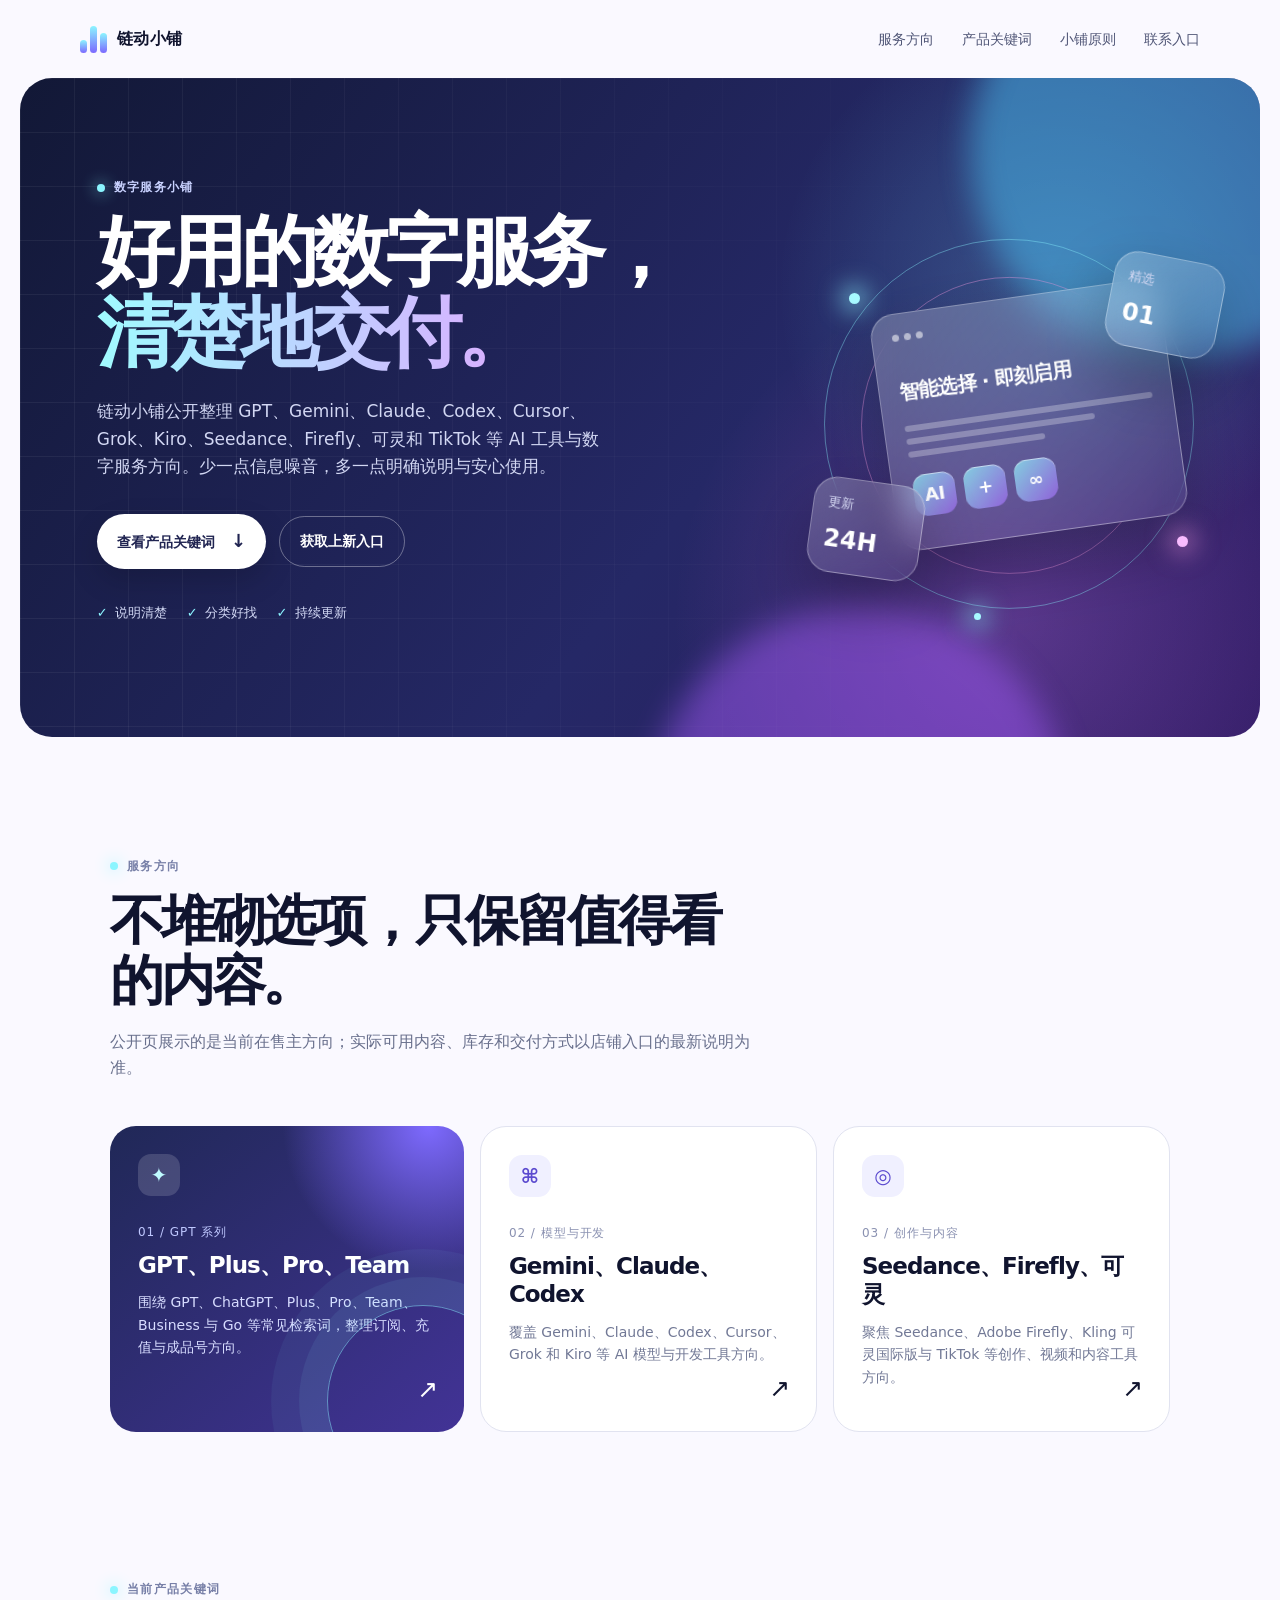
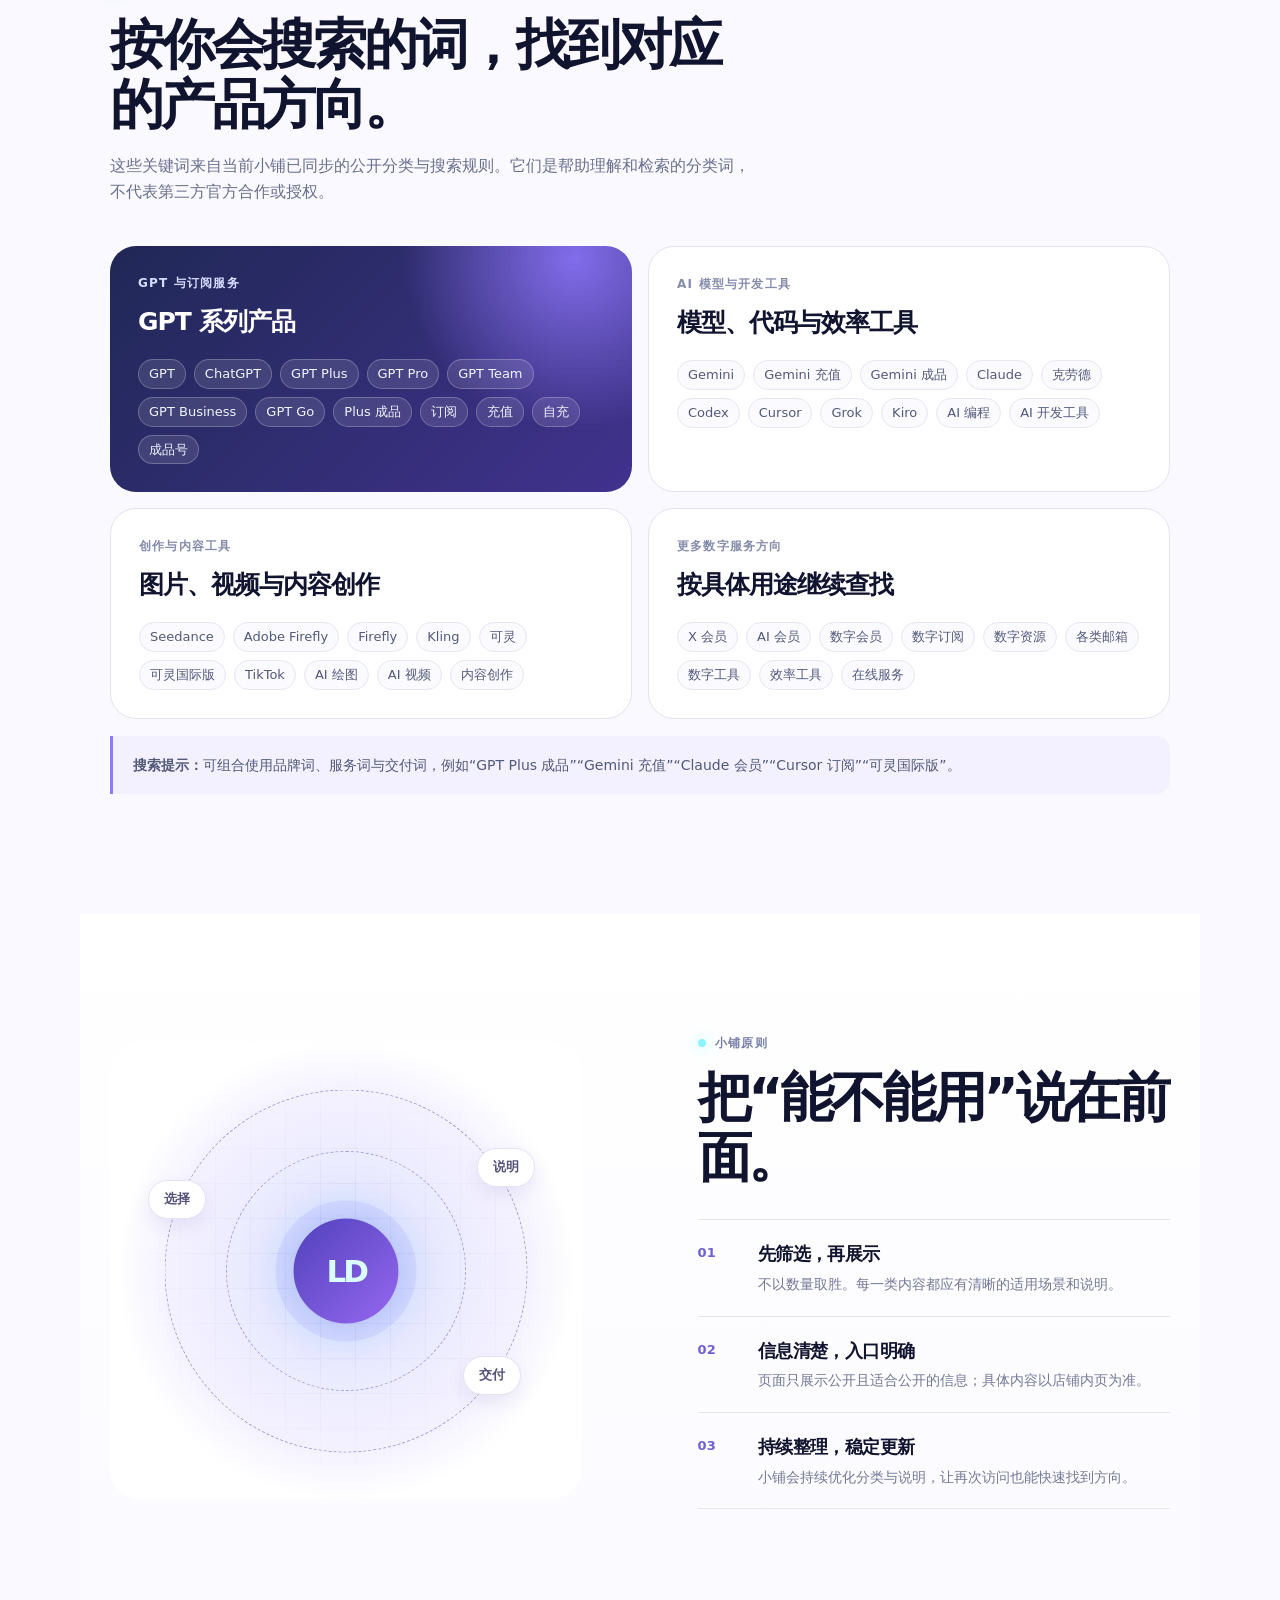
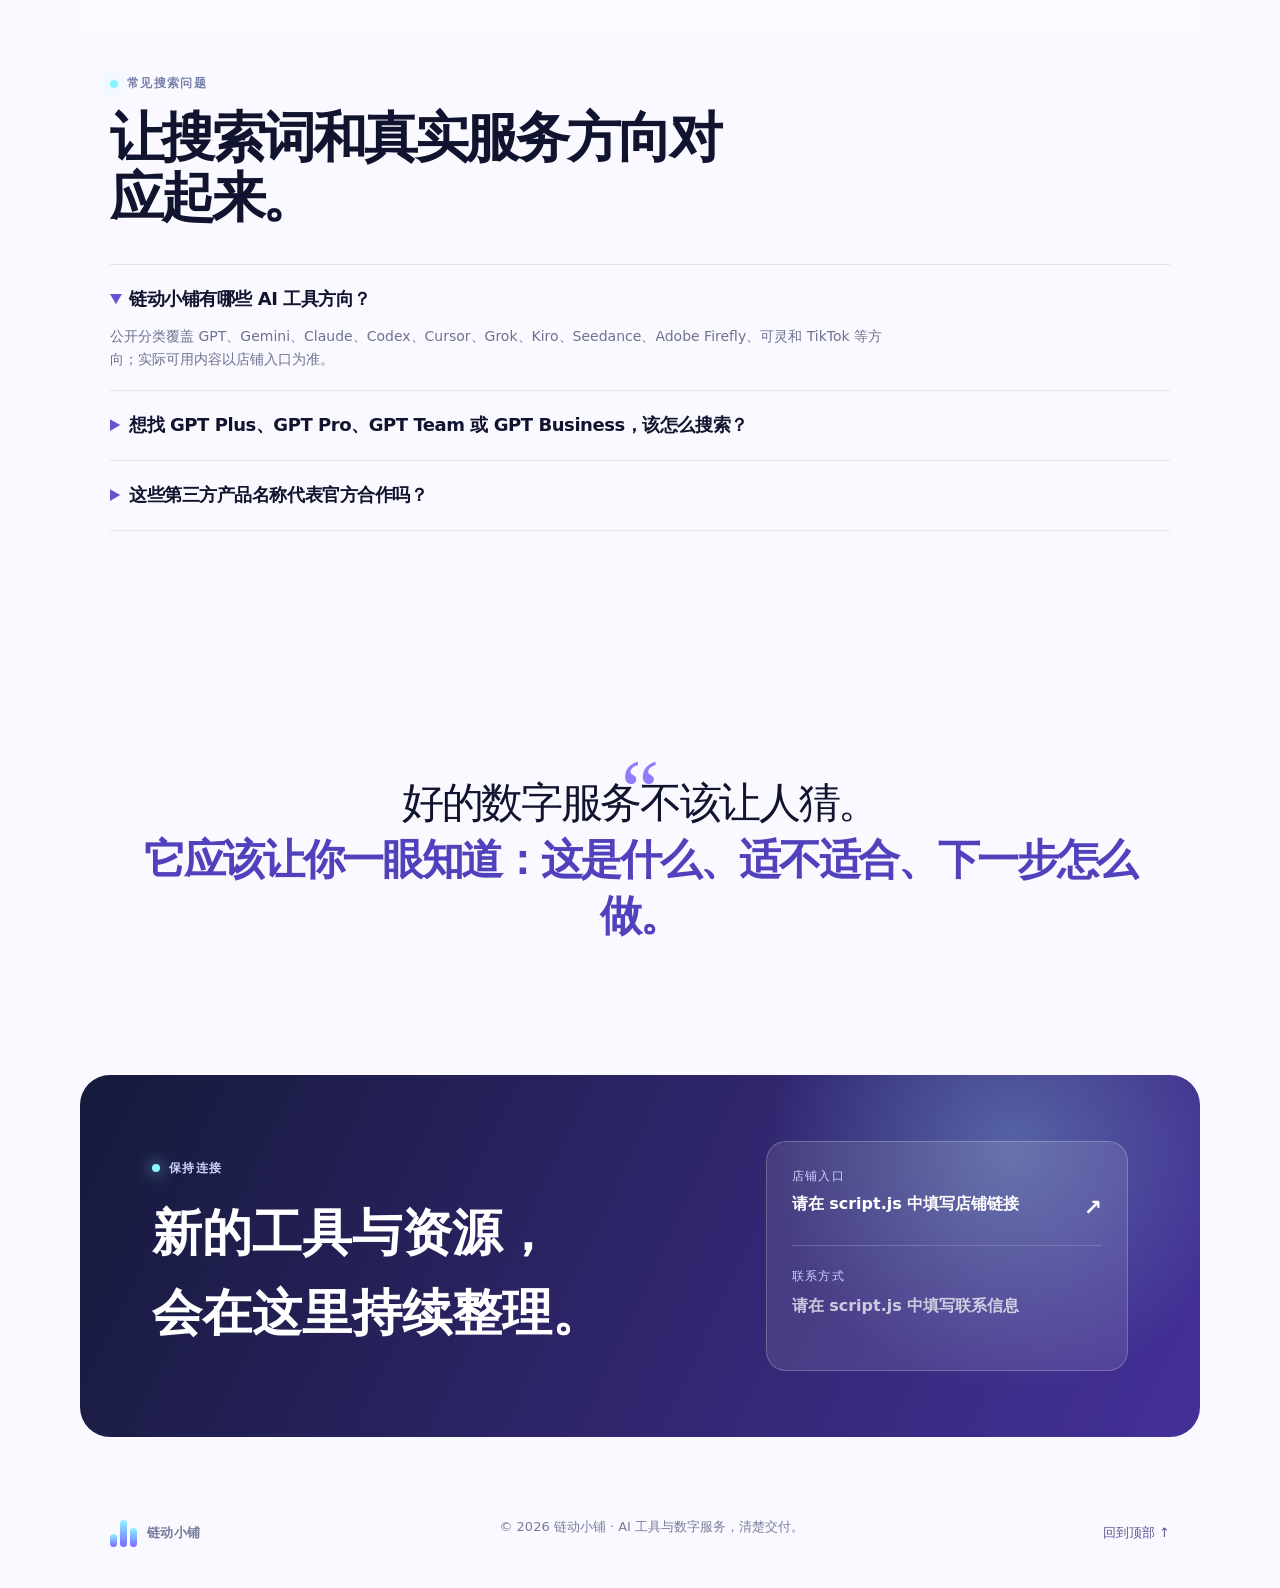
==== index.html @ d486da79 "Add files via upload" ====
<!doctype html>
<html lang="zh-CN">
  <head>
    <meta charset="UTF-8" />
    <meta name="viewport" content="width=device-width, initial-scale=1.0" />
    <meta name="description" content="链动小铺提供 GPT、Gemini、Claude、Codex、Cursor、Grok、Kiro、Seedance、Firefly、可灵和 TikTok 等 AI 工具与数字服务的公开分类入口。" />
    <meta name="keywords" content="链动小铺,AI工具,GPT,ChatGPT,GPT Plus,GPT Pro,GPT Team,GPT Business,GPT Go,Gemini,Claude,Codex,Cursor,Grok,Kiro,Seedance,Adobe Firefly,可灵,Kling,TikTok,AI会员,AI订阅,AI充值,AI成品号,数字服务" />
    <meta name="robots" content="index,follow,max-image-preview:large" />
    <meta property="og:type" content="website" />
    <meta property="og:title" content="链动小铺｜GPT、Gemini、Claude 等 AI 工具与数字服务" />
    <meta property="og:description" content="公开整理 GPT、Gemini、Claude、Codex、Cursor、Grok、Kiro、Seedance、Firefly、可灵、TikTok 等数字服务方向。" />
    <meta name="theme-color" content="#10142e" />
    <title>链动小铺｜GPT、Gemini、Claude 等 AI 工具与数字服务</title>
    <link rel="stylesheet" href="styles.css" />
    <link rel="stylesheet" href="seo.css" />
    <script type="application/ld+json">
      {"@context":"https://schema.org","@graph":[
        {"@type":"WebSite","name":"链动小铺","inLanguage":"zh-CN","description":"公开整理 GPT、Gemini、Claude、Codex、Cursor、Grok、Kiro、Seedance、Firefly、可灵和 TikTok 等 AI 工具与数字服务方向。"},
        {"@type":"FAQPage","mainEntity":[
          {"@type":"Question","name":"链动小铺有哪些 AI 工具方向？","acceptedAnswer":{"@type":"Answer","text":"公开分类覆盖 GPT、Gemini、Claude、Codex、Cursor、Grok、Kiro、Seedance、Adobe Firefly、可灵和 TikTok 等方向；实际可用内容以店铺入口为准。"}},
          {"@type":"Question","name":"如何查找 GPT Plus、GPT Pro、GPT Team 或 GPT Business？","acceptedAnswer":{"@type":"Answer","text":"可通过店铺内的 GPT、Plus、Pro、Team、Business、Go、订阅、充值或成品号等关键词查找对应分类。"}},
          {"@type":"Question","name":"页面展示的品牌名称代表官方合作吗？","acceptedAnswer":{"@type":"Answer","text":"不是。页面中的第三方产品名称仅用于说明服务适用方向和搜索分类，相关商标归各自权利人所有。"}}
        ]}
      ]}
    </script>
  </head>
  <body>
    <a class="skip-link" href="#main">跳到正文</a>
    <header class="site-header">
      <a class="brand" href="#top" aria-label="链动小铺首页">
        <span class="brand-mark" aria-hidden="true"><i></i><i></i><i></i></span>
        <span>链动小铺</span>
      </a>
      <button class="nav-toggle" type="button" aria-expanded="false" aria-controls="site-nav">菜单</button>
      <nav id="site-nav" class="site-nav" aria-label="主导航">
        <a href="#services">服务方向</a>
        <a href="#catalog">产品关键词</a>
        <a href="#why">小铺原则</a>
        <a href="#contact">联系入口</a>
      </nav>
    </header>

    <main id="main">
      <section id="top" class="hero">
        <div class="orb orb-one" aria-hidden="true"></div>
        <div class="orb orb-two" aria-hidden="true"></div>
        <div class="hero-grid" aria-hidden="true"></div>
        <div class="hero-copy">
          <p class="eyebrow"><span></span> 数字服务小铺</p>
          <h1>好用的数字服务，<em>清楚地交付。</em></h1>
          <p class="hero-intro">链动小铺公开整理 GPT、Gemini、Claude、Codex、Cursor、Grok、Kiro、Seedance、Firefly、可灵和 TikTok 等 AI 工具与数字服务方向。少一点信息噪音，多一点明确说明与安心使用。</p>
          <div class="hero-actions">
            <a class="button button-primary" href="#catalog">查看产品关键词 <b>↓</b></a>
            <a class="button button-quiet" href="#contact">获取上新入口</a>
          </div>
          <ul class="hero-points" aria-label="小铺承诺">
            <li>说明清楚</li><li>分类好找</li><li>持续更新</li>
          </ul>
        </div>
        <div class="hero-art" aria-label="抽象的数字服务与智能工具展示插画">
          <div class="glow-ring ring-a"></div>
          <div class="glow-ring ring-b"></div>
          <div class="display-panel panel-main">
            <div class="panel-top"><span></span><span></span><span></span></div>
            <div class="panel-title">智能选择 · 即刻启用</div>
            <div class="panel-lines"><i></i><i></i><i></i></div>
            <div class="panel-cards"><b>AI</b><b>+</b><b>∞</b></div>
          </div>
          <div class="display-panel panel-small top-card"><small>精选</small><strong>01</strong></div>
          <div class="display-panel panel-small bottom-card"><small>更新</small><strong>24H</strong></div>
          <div class="spark spark-a"></div><div class="spark spark-b"></div><div class="spark spark-c"></div>
        </div>
      </section>

      <section id="services" class="section services">
        <div class="section-heading">
          <p class="eyebrow"><span></span> 服务方向</p>
          <h2>不堆砌选项，只保留值得看的内容。</h2>
          <p>公开页展示的是当前在售主方向；实际可用内容、库存和交付方式以店铺入口的最新说明为准。</p>
        </div>
        <div class="service-grid">
          <article class="service-card featured">
            <div class="icon icon-ai">✦</div>
            <p class="service-index">01 / GPT 系列</p>
            <h3>GPT、Plus、Pro、Team</h3>
            <p>围绕 GPT、ChatGPT、Plus、Pro、Team、Business 与 Go 等常见检索词，整理订阅、充值与成品号方向。</p>
            <span class="card-arrow">↗</span>
          </article>
          <article class="service-card">
            <div class="icon icon-code">⌘</div>
            <p class="service-index">02 / 模型与开发</p>
            <h3>Gemini、Claude、Codex</h3>
            <p>覆盖 Gemini、Claude、Codex、Cursor、Grok 和 Kiro 等 AI 模型与开发工具方向。</p>
            <span class="card-arrow">↗</span>
          </article>
          <article class="service-card">
            <div class="icon icon-star">◎</div>
            <p class="service-index">03 / 创作与内容</p>
            <h3>Seedance、Firefly、可灵</h3>
            <p>聚焦 Seedance、Adobe Firefly、Kling 可灵国际版与 TikTok 等创作、视频和内容工具方向。</p>
            <span class="card-arrow">↗</span>
          </article>
        </div>
      </section>

      <section id="catalog" class="section catalog-section">
        <div class="section-heading">
          <p class="eyebrow"><span></span> 当前产品关键词</p>
          <h2>按你会搜索的词，找到对应的产品方向。</h2>
          <p>这些关键词来自当前小铺已同步的公开分类与搜索规则。它们是帮助理解和检索的分类词，不代表第三方官方合作或授权。</p>
        </div>
        <div class="catalog-grid">
          <article class="catalog-card primary-catalog">
            <p class="catalog-label">GPT 与订阅服务</p><h3>GPT 系列产品</h3>
            <ul class="keyword-pills" aria-label="GPT 系列关键词"><li>GPT</li><li>ChatGPT</li><li>GPT Plus</li><li>GPT Pro</li><li>GPT Team</li><li>GPT Business</li><li>GPT Go</li><li>Plus 成品</li><li>订阅</li><li>充值</li><li>自充</li><li>成品号</li></ul>
          </article>
          <article class="catalog-card">
            <p class="catalog-label">AI 模型与开发工具</p><h3>模型、代码与效率工具</h3>
            <ul class="keyword-pills" aria-label="AI 模型与开发工具关键词"><li>Gemini</li><li>Gemini 充值</li><li>Gemini 成品</li><li>Claude</li><li>克劳德</li><li>Codex</li><li>Cursor</li><li>Grok</li><li>Kiro</li><li>AI 编程</li><li>AI 开发工具</li></ul>
          </article>
          <article class="catalog-card">
            <p class="catalog-label">创作与内容工具</p><h3>图片、视频与内容创作</h3>
            <ul class="keyword-pills" aria-label="创作工具关键词"><li>Seedance</li><li>Adobe Firefly</li><li>Firefly</li><li>Kling</li><li>可灵</li><li>可灵国际版</li><li>TikTok</li><li>AI 绘图</li><li>AI 视频</li><li>内容创作</li></ul>
          </article>
          <article class="catalog-card">
            <p class="catalog-label">更多数字服务方向</p><h3>按具体用途继续查找</h3>
            <ul class="keyword-pills" aria-label="更多数字服务关键词"><li>X 会员</li><li>AI 会员</li><li>数字会员</li><li>数字订阅</li><li>数字资源</li><li>各类邮箱</li><li>数字工具</li><li>效率工具</li><li>在线服务</li></ul>
          </article>
        </div>
        <div class="search-note"><b>搜索提示：</b>可组合使用品牌词、服务词与交付词，例如“GPT Plus 成品”“Gemini 充值”“Claude 会员”“Cursor 订阅”“可灵国际版”。</div>
      </section>

      <section id="why" class="section principles">
        <div class="principle-visual" aria-hidden="true">
          <div class="visual-grid"></div><div class="visual-orbit orbit-one"></div><div class="visual-orbit orbit-two"></div>
          <div class="visual-core">LD</div><div class="visual-label one">选择</div><div class="visual-label two">说明</div><div class="visual-label three">交付</div>
        </div>
        <div class="principle-copy">
          <p class="eyebrow"><span></span> 小铺原则</p>
          <h2>把“能不能用”说在前面。</h2>
          <div class="principle-list">
            <article><b>01</b><div><h3>先筛选，再展示</h3><p>不以数量取胜。每一类内容都应有清晰的适用场景和说明。</p></div></article>
            <article><b>02</b><div><h3>信息清楚，入口明确</h3><p>页面只展示公开且适合公开的信息；具体内容以店铺内页为准。</p></div></article>
            <article><b>03</b><div><h3>持续整理，稳定更新</h3><p>小铺会持续优化分类与说明，让再次访问也能快速找到方向。</p></div></article>
          </div>
        </div>
      </section>

      <section class="section faq-section" aria-labelledby="faq-title">
        <div class="section-heading"><p class="eyebrow"><span></span> 常见搜索问题</p><h2 id="faq-title">让搜索词和真实服务方向对应起来。</h2></div>
        <div class="faq-list">
          <details open><summary>链动小铺有哪些 AI 工具方向？</summary><p>公开分类覆盖 GPT、Gemini、Claude、Codex、Cursor、Grok、Kiro、Seedance、Adobe Firefly、可灵和 TikTok 等方向；实际可用内容以店铺入口为准。</p></details>
          <details><summary>想找 GPT Plus、GPT Pro、GPT Team 或 GPT Business，该怎么搜索？</summary><p>可使用 GPT、Plus、Pro、Team、Business、Go、订阅、充值、自充或成品号等关键词组合查找。</p></details>
          <details><summary>这些第三方产品名称代表官方合作吗？</summary><p>不代表。页面中的第三方产品名称仅用于说明服务适用方向和搜索分类；相关商标归各自权利人所有。</p></details>
        </div>
      </section>

      <section class="section note-section">
        <div class="note-mark">“</div>
        <p>好的数字服务不该让人猜。<br /><strong>它应该让你一眼知道：这是什么、适不适合、下一步怎么做。</strong></p>
      </section>

      <section id="contact" class="contact-section">
        <div>
          <p class="eyebrow"><span></span> 保持连接</p>
          <h2>新的工具与资源，<br />会在这里持续整理。</h2>
        </div>
        <div class="contact-card">
          <p>店铺入口</p>
          <a id="store-link" class="contact-link" href="#" rel="noopener noreferrer">请在 script.js 中填写店铺链接 <span>↗</span></a>
          <hr />
          <p>联系方式</p>
          <button id="contact-copy" class="copy-button" type="button" disabled>请在 script.js 中填写联系信息</button>
          <small id="copy-feedback" aria-live="polite"></small>
        </div>
      </section>
    </main>

    <footer class="site-footer">
      <a class="brand" href="#top"><span class="brand-mark" aria-hidden="true"><i></i><i></i><i></i></span><span>链动小铺</span></a>
      <p>© <span id="year"></span> 链动小铺 · AI 工具与数字服务，清楚交付。</p>
      <a href="#top">回到顶部 ↑</a>
    </footer>
    <script src="script.js"></script>
  </body>
</html>
---- styles.css ----
:root{--ink:#10142e;--ink-2:#1b2150;--cream:#faf9ff;--muted:#959ab6;--line:rgba(132,143,196,.21);--cyan:#8bf5ff;--violet:#9078ff;--pink:#f79ce3;--radius:26px}*{box-sizing:border-box}html{scroll-behavior:smooth}body{margin:0;color:var(--ink);background:var(--cream);font-family:"Microsoft YaHei",ui-sans-serif,system-ui,-apple-system,"Segoe UI",sans-serif;line-height:1.6}.skip-link{position:absolute;left:12px;top:-48px;padding:9px 14px;background:#fff;color:#111;border-radius:8px;z-index:9}.skip-link:focus{top:12px}.site-header{height:78px;max-width:1180px;margin:auto;padding:0 30px;display:flex;align-items:center;justify-content:space-between;position:relative;z-index:4}.brand{display:flex;gap:10px;align-items:center;color:inherit;text-decoration:none;font-weight:800;letter-spacing:.03em}.brand-mark{width:27px;height:27px;display:grid;grid-template-columns:repeat(3,1fr);gap:3px;align-items:end}.brand-mark i{display:block;border-radius:4px;background:linear-gradient(180deg,#8bf5ff,#7c68ff)}.brand-mark i:nth-child(1){height:48%}.brand-mark i:nth-child(2){height:100%}.brand-mark i:nth-child(3){height:72%}.site-nav{display:flex;gap:28px}.site-nav a{font-size:14px;color:#4f5576;text-decoration:none}.site-nav a:hover{color:#5648c9}.nav-toggle{display:none;border:0;background:transparent;font:inherit;color:var(--ink);font-weight:700}.hero{position:relative;overflow:hidden;min-height:610px;margin:0 max(16px,calc((100vw - 1240px)/2));padding:100px clamp(28px,6vw,82px);border-radius:32px;background:radial-gradient(circle at 84% 32%,rgba(113,229,255,.25),transparent 25%),radial-gradient(circle at 80% 82%,rgba(228,120,255,.25),transparent 30%),linear-gradient(127deg,#121836 0%,#252866 57%,#301c65 100%);color:white}.hero-grid{position:absolute;inset:0;background-image:linear-gradient(rgba(255,255,255,.06) 1px,transparent 1px),linear-gradient(90deg,rgba(255,255,255,.06) 1px,transparent 1px);background-size:54px 54px;mask-image:linear-gradient(90deg,#000,transparent 80%)}.orb{position:absolute;width:420px;height:420px;border-radius:50%;filter:blur(16px);opacity:.45}.orb-one{right:-130px;top:-140px;background:#4ecfff}.orb-two{right:190px;bottom:-290px;background:#a85dff}.hero-copy{max-width:590px;position:relative;z-index:2}.eyebrow{display:flex;align-items:center;gap:9px;color:#7880a8;letter-spacing:.11em;text-transform:uppercase;font-size:12px;font-weight:700;margin:0 0 15px}.hero .eyebrow{color:#c9d2ff}.eyebrow span{height:8px;width:8px;border-radius:50%;background:var(--cyan);box-shadow:0 0 16px var(--cyan)}h1,h2,h3,p{margin-top:0}h1{font-size:clamp(48px,6vw,78px);letter-spacing:-.065em;line-height:1.05;margin-bottom:25px;max-width:620px}h1 em{font-style:normal;background:linear-gradient(90deg,#a0fbff,#dcaaff);-webkit-background-clip:text;background-clip:text;color:transparent}.hero-intro{max-width:510px;color:#d2d7f3;font-size:17px}.hero-actions{display:flex;gap:13px;align-items:center;margin:34px 0}.button{border-radius:999px;padding:13px 20px;text-decoration:none;font-weight:700;font-size:14px;transition:transform .2s,background .2s}.button:hover{transform:translateY(-2px)}.button-primary{background:#fff;color:#202451;box-shadow:0 12px 30px rgba(0,0,0,.16)}.button-primary b{font-size:18px;margin-left:11px}.button-quiet{border:1px solid rgba(255,255,255,.35);color:white}.button-quiet:hover{background:rgba(255,255,255,.1)}.hero-points{list-style:none;padding:0;display:flex;gap:20px;color:#d5dbf7;font-size:13px}.hero-points li:before{content:"✓";color:var(--cyan);margin-right:7px}.hero-art{position:absolute;right:3%;top:50%;width:430px;height:430px;transform:translateY(-47%);z-index:1}.display-panel{position:absolute;border:1px solid rgba(255,255,255,.33);box-shadow:0 28px 65px rgba(0,0,0,.27);backdrop-filter:blur(14px);background:linear-gradient(140deg,rgba(255,255,255,.23),rgba(255,255,255,.06));border-radius:24px}.panel-main{width:292px;height:238px;right:48px;top:91px;padding:20px;transform:rotate(-8deg)}.panel-top{display:flex;gap:5px}.panel-top span{width:7px;height:7px;border-radius:99px;background:rgba(255,255,255,.55)}.panel-title{font-size:20px;font-weight:700;margin-top:35px;letter-spacing:-.04em}.panel-lines{margin:18px 0;display:grid;gap:7px}.panel-lines i{display:block;height:6px;background:rgba(255,255,255,.28);border-radius:9px}.panel-lines i:nth-child(2){width:76%}.panel-lines i:nth-child(3){width:55%}.panel-cards{display:flex;gap:9px}.panel-cards b{font-size:18px;width:42px;height:42px;display:grid;place-items:center;border-radius:13px;background:linear-gradient(135deg,rgba(147,255,255,.7),rgba(170,108,255,.65));box-shadow:inset 0 1px rgba(255,255,255,.5)}.panel-small{width:112px;height:96px;padding:14px;display:flex;flex-direction:column;justify-content:space-between}.panel-small small{color:#d7daf4}.panel-small strong{font-size:24px}.top-card{right:2px;top:52px;transform:rotate(11deg)}.bottom-card{left:17px;bottom:58px;transform:rotate(8deg)}.glow-ring{position:absolute;border:1px solid rgba(139,245,255,.4);border-radius:50%}.ring-a{width:370px;height:370px;top:34px;left:31px}.ring-b{width:297px;height:297px;top:72px;left:68px;border-color:rgba(247,156,227,.4)}.spark{position:absolute;width:11px;height:11px;border-radius:50%;background:#a7faff;box-shadow:0 0 24px 7px rgba(139,245,255,.7)}.spark-a{left:56px;top:88px}.spark-b{right:35px;bottom:88px;background:#f9bcff;box-shadow:0 0 24px 7px rgba(247,156,227,.55)}.spark-c{bottom:15px;left:181px;width:7px;height:7px}.section{max-width:1120px;margin:0 auto;padding:120px 30px}.section-heading{max-width:650px}.section h2{font-size:clamp(34px,4.2vw,54px);line-height:1.12;letter-spacing:-.06em;margin-bottom:18px}.section-heading>p:last-child{color:#69708d}.service-grid{display:grid;grid-template-columns:1.05fr 1fr 1fr;gap:16px;margin-top:46px}.service-card{min-height:306px;border:1px solid #e1e3f0;border-radius:var(--radius);padding:28px;position:relative;background:#fff;overflow:hidden;transition:transform .25s,box-shadow .25s}.service-card:hover{transform:translateY(-6px);box-shadow:0 20px 45px rgba(25,30,78,.09)}.service-card.featured{color:white;border:0;background:radial-gradient(circle at 90% 0%,#7e6aff,transparent 33%),linear-gradient(140deg,#202857,#423396)}.service-card.featured:after{content:"";position:absolute;width:190px;height:190px;right:-55px;bottom:-65px;border:1px solid rgba(139,245,255,.5);border-radius:50%;box-shadow:0 0 0 28px rgba(139,245,255,.07),0 0 0 56px rgba(139,245,255,.05)}.icon{width:42px;height:42px;border-radius:13px;display:grid;place-items:center;background:#f0f0ff;color:#5b4acf;font-weight:900;font-size:20px}.featured .icon{background:rgba(255,255,255,.15);color:#bffbff}.service-index{font-size:12px;letter-spacing:.08em;color:#8a91b1;margin:27px 0 8px}.featured .service-index{color:#bfc8ff}.service-card h3{font-size:23px;line-height:1.25;letter-spacing:-.04em;margin-bottom:12px}.service-card>p:not(.service-index){color:#727996;font-size:14px;margin-bottom:0}.featured>p:not(.service-index){color:#d7dcff}.card-arrow{position:absolute;right:26px;bottom:22px;font-size:25px}.principles{display:grid;grid-template-columns:1fr 1fr;gap:9vw;align-items:center;background:linear-gradient(#fff,#fbfaff)}.principle-visual{height:456px;border-radius:30px;background:radial-gradient(circle at center,#c0f9ff 0%,#e9eaff 27%,#f4f1ff 54%,#fff 70%);position:relative;overflow:hidden}.visual-grid{position:absolute;inset:0;background-image:linear-gradient(rgba(107,102,196,.1) 1px,transparent 1px),linear-gradient(90deg,rgba(107,102,196,.1) 1px,transparent 1px);background-size:35px 35px;mask-image:radial-gradient(circle at center,#000,transparent 67%)}.visual-core{position:absolute;top:50%;left:50%;transform:translate(-50%,-50%);display:grid;place-items:center;width:105px;height:105px;border-radius:50%;background:linear-gradient(135deg,#5141bb,#9668f0);color:#dbffff;font-size:31px;font-weight:900;letter-spacing:-.1em;box-shadow:0 0 0 18px rgba(142,119,255,.13),0 0 52px rgba(104,72,220,.35)}.visual-orbit{position:absolute;border:1px dashed #a3a0db;border-radius:50%;left:50%;top:50%;transform:translate(-50%,-50%)}.orbit-one{width:240px;height:240px}.orbit-two{width:363px;height:363px}.visual-label{position:absolute;padding:8px 15px;border-radius:99px;background:white;border:1px solid #e3e2f7;box-shadow:0 8px 18px rgba(64,57,129,.08);font-size:13px;font-weight:700;color:#54517a}.visual-label.one{left:8%;top:30%}.visual-label.two{right:10%;top:23%}.visual-label.three{right:13%;bottom:23%}.principle-list{margin-top:31px;border-top:1px solid #e5e6ef}.principle-list article{display:grid;grid-template-columns:48px 1fr;gap:12px;padding:20px 0;border-bottom:1px solid #e5e6ef}.principle-list b{color:#7061d7;font-size:13px;padding-top:3px}.principle-list h3{margin:0 0 4px;font-size:18px;letter-spacing:-.03em}.principle-list p{margin:0;color:#737995;font-size:14px}.note-section{text-align:center;padding-top:72px;padding-bottom:130px}.note-mark{font-family:Georgia,serif;color:#8f7cff;font-size:86px;height:52px}.note-section p{font-size:clamp(25px,3.4vw,42px);line-height:1.35;letter-spacing:-.055em;margin:auto}.note-section strong{color:#5141bc}.contact-section{max-width:1120px;margin:0 auto 80px;padding:66px clamp(30px,6vw,72px);color:white;border-radius:30px;background:radial-gradient(circle at 83% 20%,rgba(162,249,255,.28),transparent 25%),linear-gradient(115deg,#161a3b,#453099);display:grid;grid-template-columns:1.2fr .8fr;gap:70px;align-items:center}.contact-section .eyebrow{color:#cbd2ff}.contact-section h2{margin:0;font-size:clamp(31px,4vw,50px)}.contact-card{background:rgba(255,255,255,.1);border:1px solid rgba(255,255,255,.22);border-radius:20px;padding:25px}.contact-card p{font-size:12px;text-transform:uppercase;letter-spacing:.11em;color:#cbd2ff;margin-bottom:7px}.contact-link,.copy-button{color:white;background:none;border:0;padding:0;font:inherit;text-align:left;font-weight:700;line-height:1.4}.contact-link{display:flex;justify-content:space-between;gap:12px;text-decoration:none}.contact-link span{font-size:22px}.contact-card hr{border:0;border-top:1px solid rgba(255,255,255,.18);margin:21px 0}.copy-button:disabled{opacity:.72;cursor:not-allowed}.copy-button:not(:disabled){cursor:pointer}.contact-card small{display:block;color:#aafaff;min-height:19px;margin-top:7px}.site-footer{max-width:1120px;margin:auto;padding:0 30px 38px;display:flex;align-items:center;justify-content:space-between;gap:18px;color:#767d9b;font-size:13px}.site-footer a:not(.brand){color:#5e5793;text-decoration:none}@media(max-width:820px){.site-header{height:68px;padding:0 22px}.nav-toggle{display:block}.site-nav{display:none;position:absolute;top:59px;right:18px;background:#fff;padding:16px;border-radius:14px;box-shadow:0 16px 35px rgba(28,31,70,.13);flex-direction:column;gap:11px}.site-nav.open{display:flex}.hero{margin:0 12px;padding:70px 27px;min-height:720px}.hero-art{opacity:.67;right:-100px;top:auto;bottom:-55px;transform:none}.hero-copy{max-width:500px}.service-grid,.principles,.contact-section{grid-template-columns:1fr}.service-grid{gap:13px}.service-card{min-height:248px}.principles{gap:50px}.principle-visual{height:350px}.contact-section{margin:0 16px 50px;gap:35px}.section{padding:85px 24px}.site-footer{padding:0 22px 28px;flex-wrap:wrap}.hero-points{gap:10px;flex-wrap:wrap}}@media(max-width:460px){h1{font-size:47px}.hero-actions{flex-direction:column;align-items:stretch}.button{text-align:center}.hero-art{transform:scale(.82);transform-origin:bottom right;right:-126px;bottom:-77px}.hero{min-height:700px}.panel-main{right:57px}.section h2{font-size:36px}.principle-visual{height:306px}.visual-label{font-size:11px;padding:6px 10px}.site-footer{align-items:flex-start;flex-direction:column}}
---- seo.css ----
.catalog-section{padding-top:28px}.catalog-grid{display:grid;grid-template-columns:repeat(2,minmax(0,1fr));gap:16px;margin-top:42px}.catalog-card{border:1px solid #e1e3f0;border-radius:var(--radius);padding:28px;background:#fff}.primary-catalog{color:#fff;border:0;background:radial-gradient(circle at 89% 5%,rgba(144,120,255,.85),transparent 33%),linear-gradient(135deg,#202856,#41328e)}.catalog-label{font-size:12px;font-weight:700;letter-spacing:.1em;text-transform:uppercase;color:#858cab;margin-bottom:14px}.primary-catalog .catalog-label{color:#d7ddff}.catalog-card h3{font-size:25px;line-height:1.2;letter-spacing:-.04em;margin-bottom:22px}.keyword-pills{display:flex;flex-wrap:wrap;gap:8px;padding:0;margin:0;list-style:none}.keyword-pills li{padding:6px 10px;border:1px solid #e5e7f2;border-radius:999px;color:#52597b;background:#fbfbff;font-size:13px;line-height:1.2}.primary-catalog .keyword-pills li{border-color:rgba(255,255,255,.24);background:rgba(255,255,255,.11);color:#f2f4ff}.search-note{margin-top:17px;padding:18px 20px;border-left:3px solid var(--violet);border-radius:0 14px 14px 0;background:#f3f1ff;color:#525979;font-size:14px}.faq-section{padding-top:45px}.faq-list{margin-top:35px;border-top:1px solid #e3e4ee}.faq-list details{border-bottom:1px solid #e3e4ee;padding:20px 0}.faq-list summary{cursor:pointer;font-size:18px;font-weight:800;letter-spacing:-.025em}.faq-list summary::marker{color:#6554cf}.faq-list p{max-width:780px;margin:12px 0 0;color:#6c7390;font-size:14px}@media(max-width:820px){.catalog-grid{grid-template-columns:1fr}.catalog-card{padding:23px}.catalog-section{padding-top:0}.faq-section{padding-top:8px}}
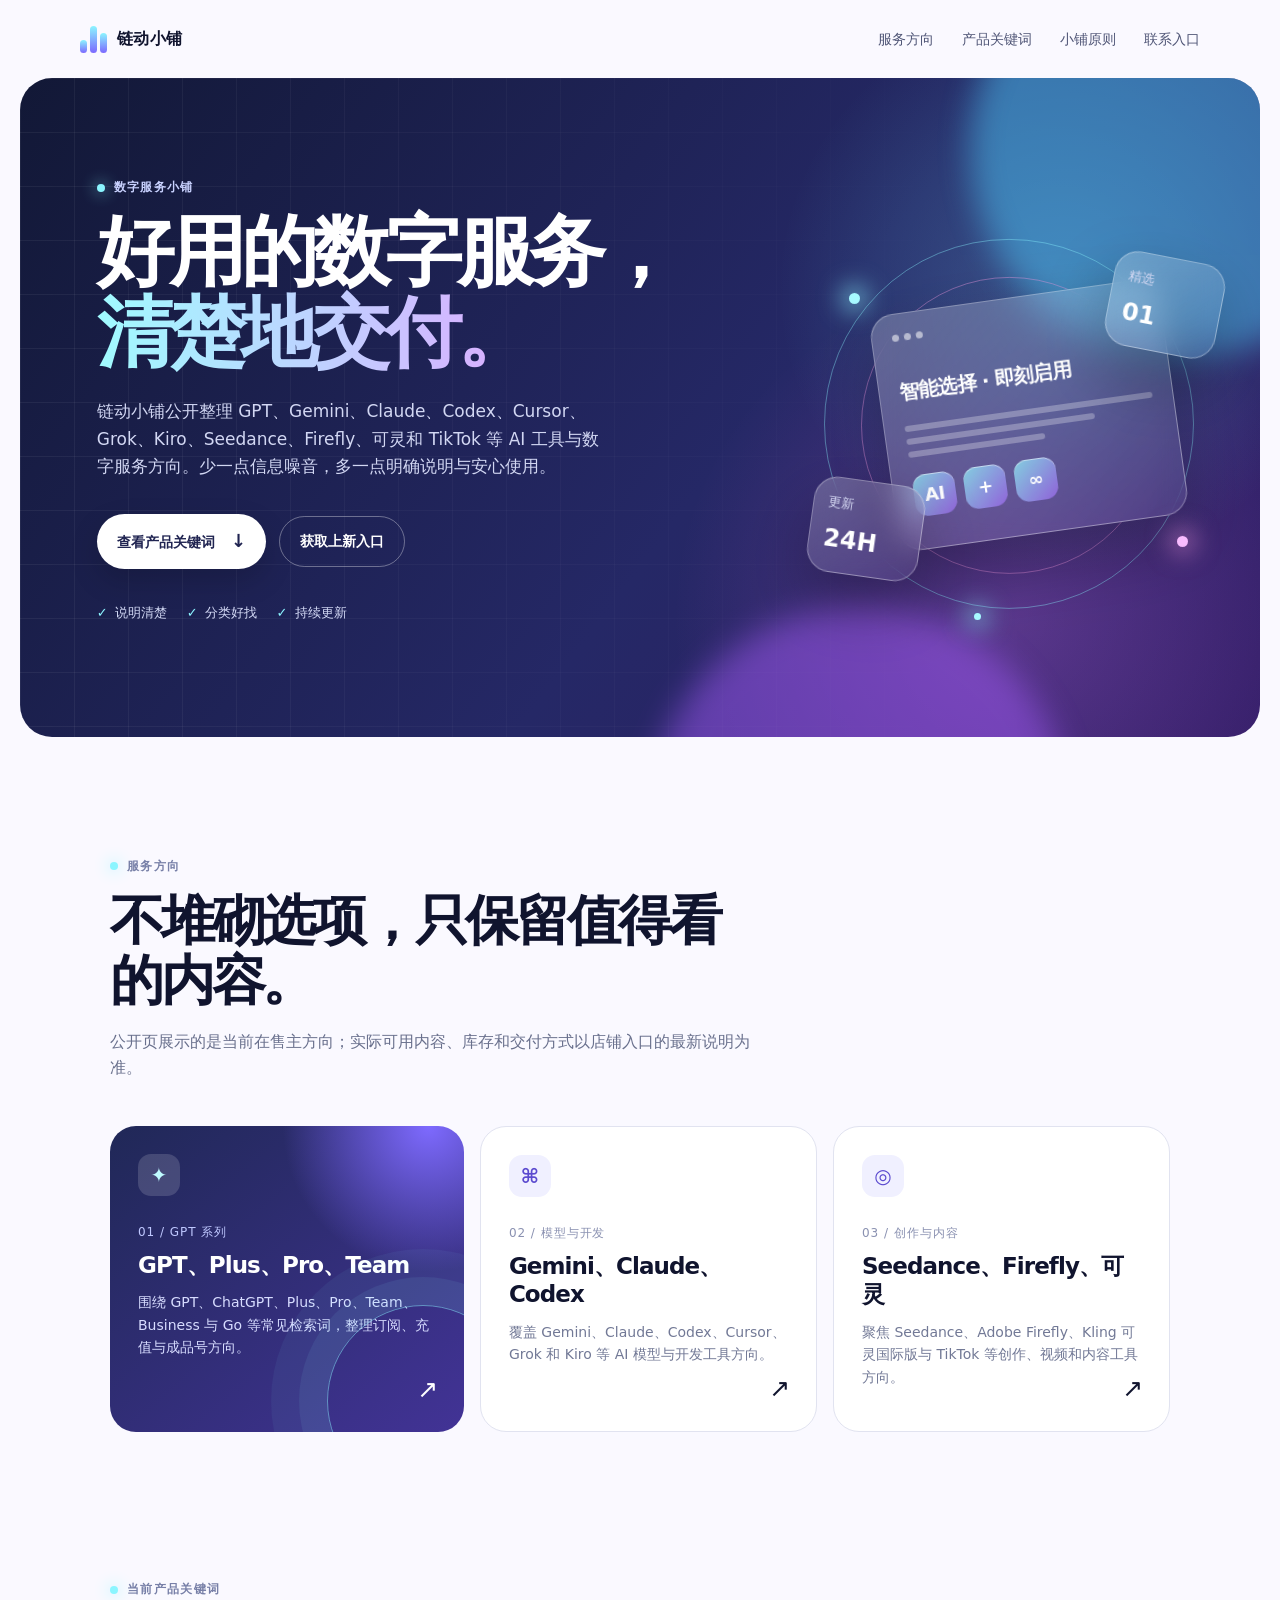
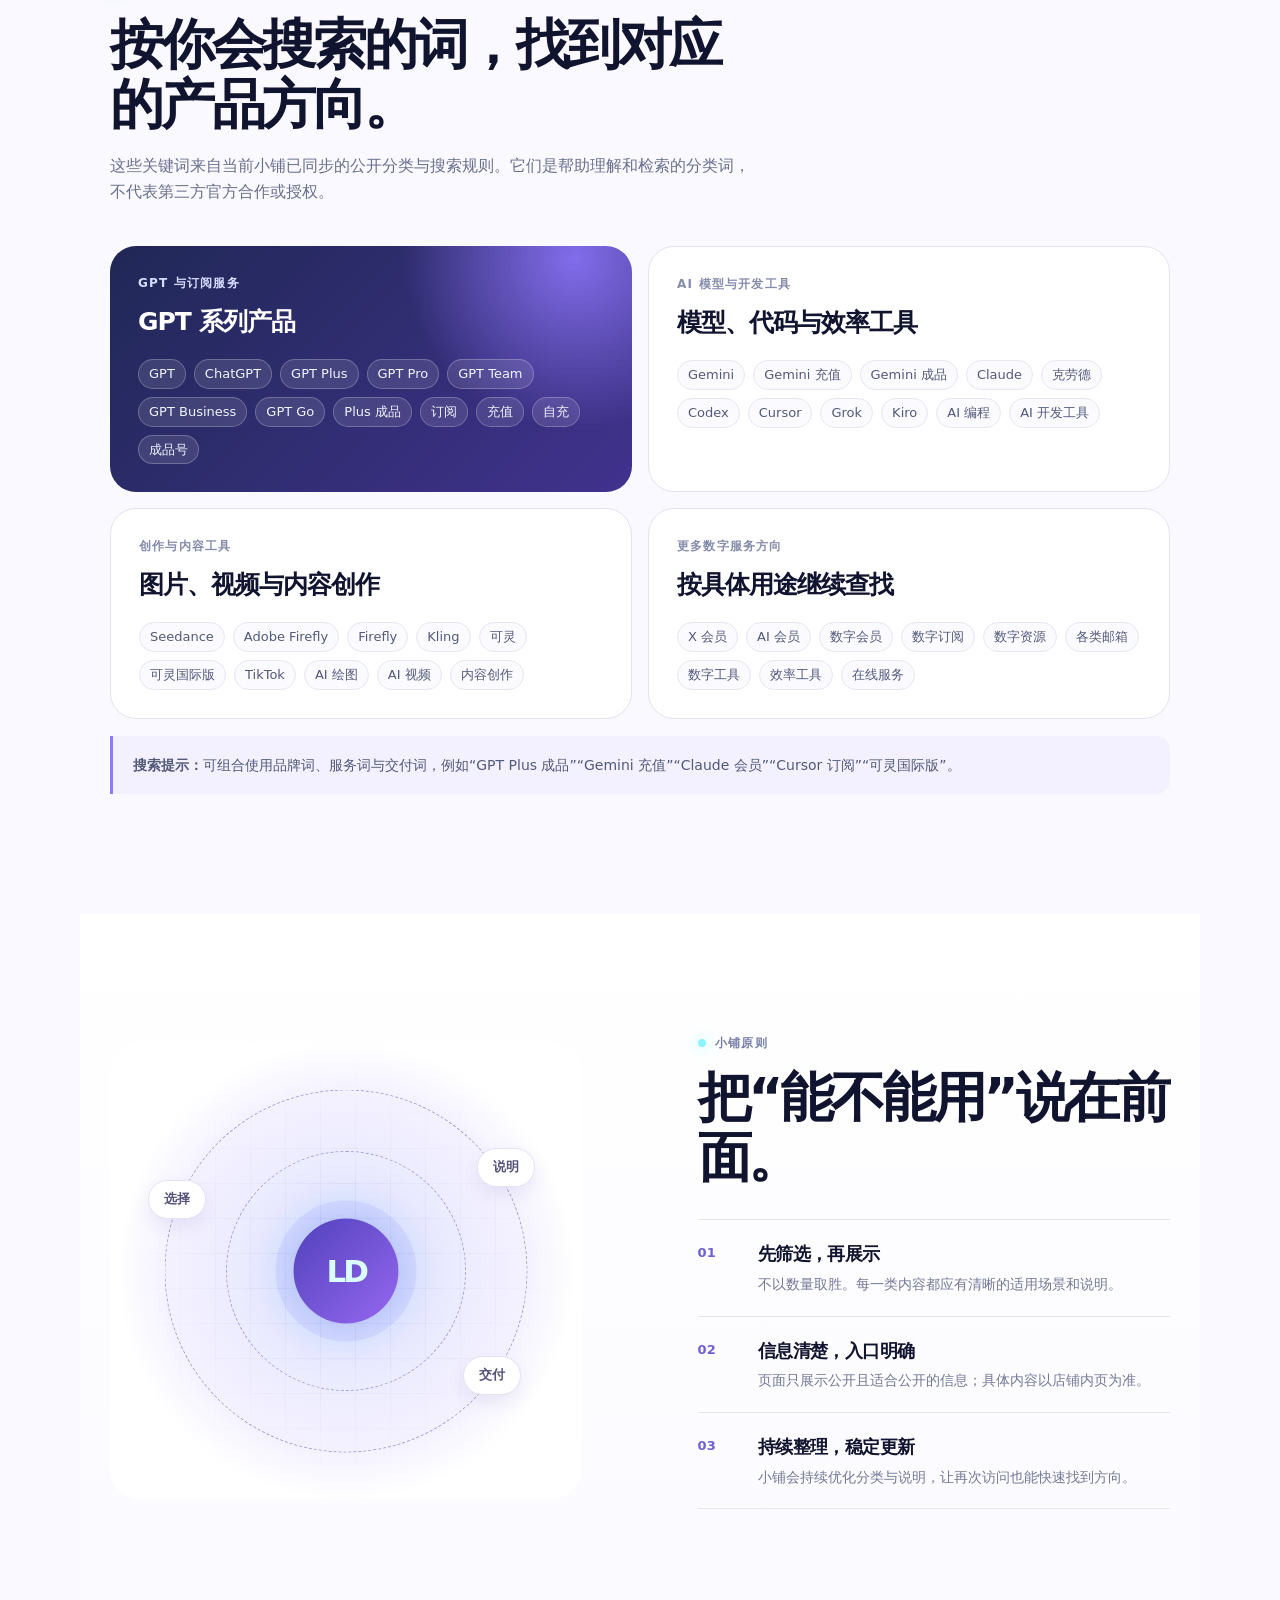
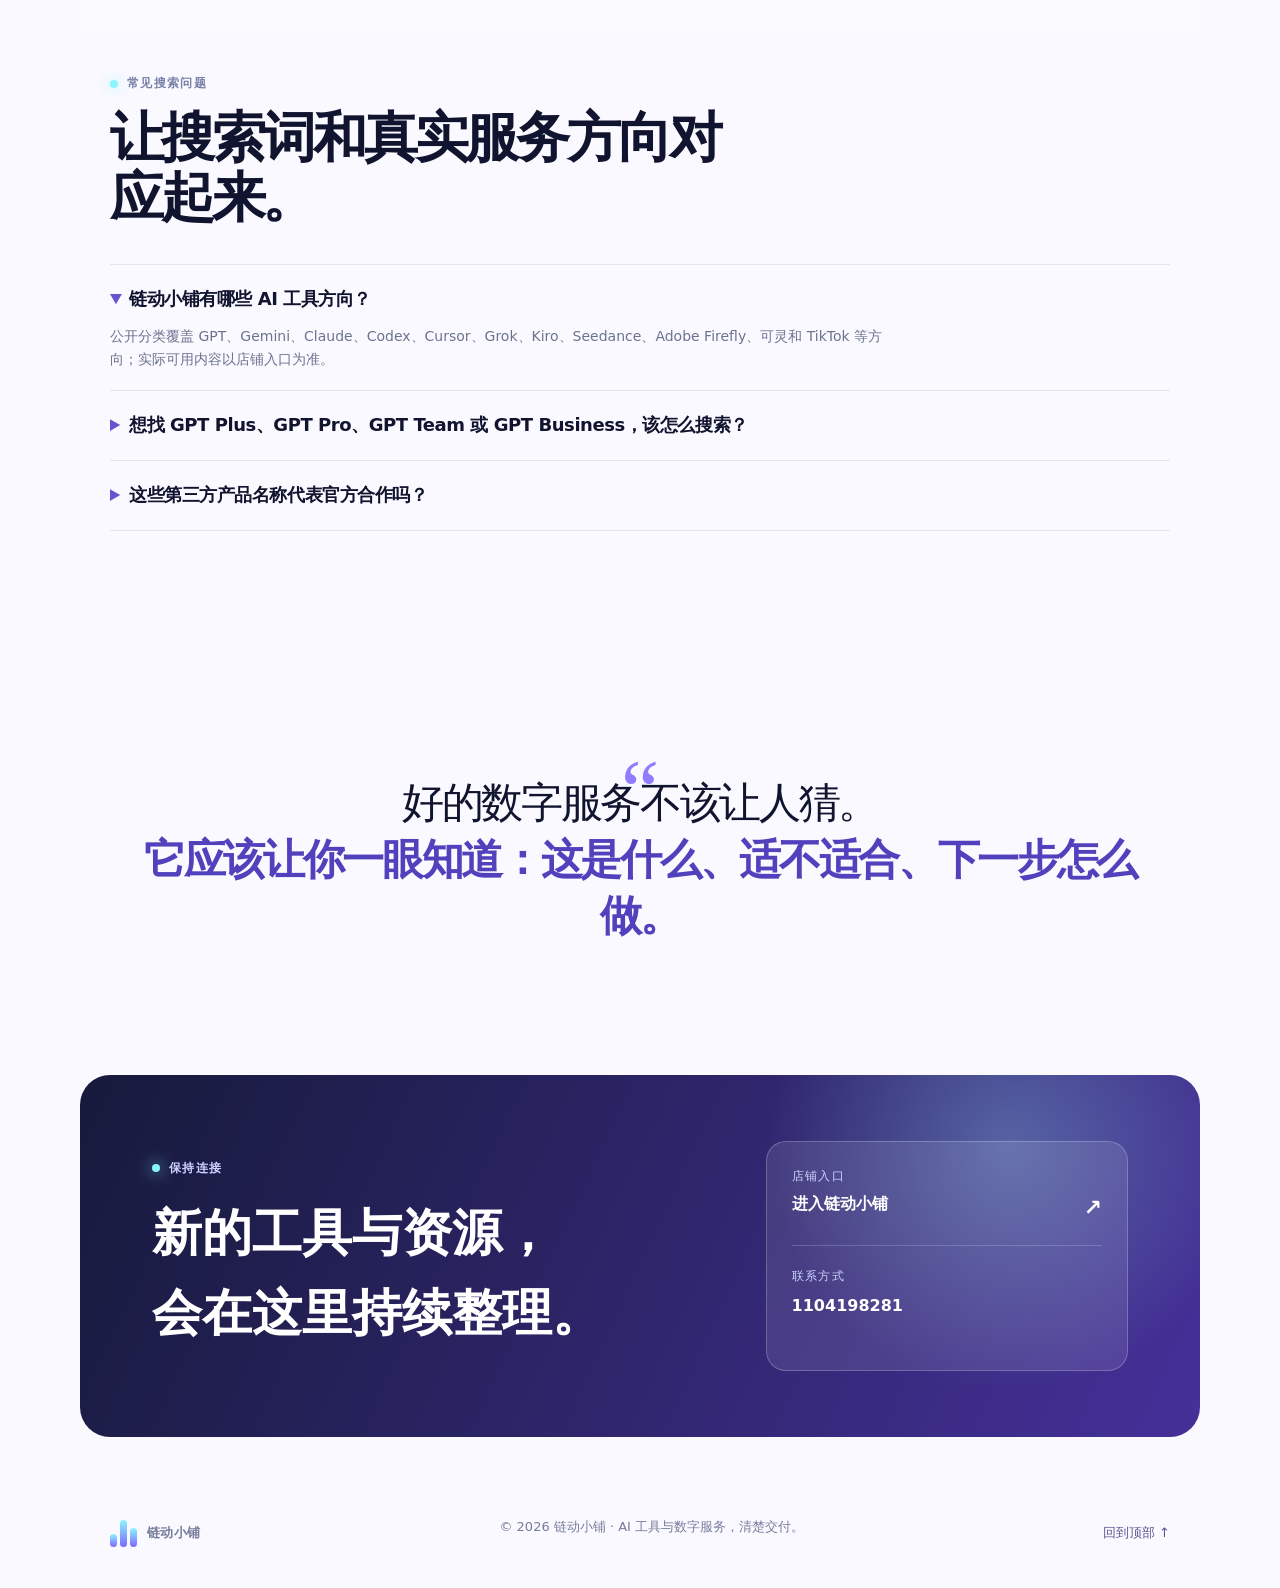
==== commit 17cc18fb: "Add files via upload" ====
--- a/index.html
+++ b/index.html
@@ -6,7 +6,9 @@
     <meta name="description" content="链动小铺提供 GPT、Gemini、Claude、Codex、Cursor、Grok、Kiro、Seedance、Firefly、可灵和 TikTok 等 AI 工具与数字服务的公开分类入口。" />
     <meta name="keywords" content="链动小铺,AI工具,GPT,ChatGPT,GPT Plus,GPT Pro,GPT Team,GPT Business,GPT Go,Gemini,Claude,Codex,Cursor,Grok,Kiro,Seedance,Adobe Firefly,可灵,Kling,TikTok,AI会员,AI订阅,AI充值,AI成品号,数字服务" />
     <meta name="robots" content="index,follow,max-image-preview:large" />
+    <link rel="canonical" href="https://s988777.github.io/ldxp-showcase/" />
     <meta property="og:type" content="website" />
+    <meta property="og:url" content="https://s988777.github.io/ldxp-showcase/" />
     <meta property="og:title" content="链动小铺｜GPT、Gemini、Claude 等 AI 工具与数字服务" />
     <meta property="og:description" content="公开整理 GPT、Gemini、Claude、Codex、Cursor、Grok、Kiro、Seedance、Firefly、可灵、TikTok 等数字服务方向。" />
     <meta name="theme-color" content="#10142e" />
@@ -15,7 +17,7 @@
     <link rel="stylesheet" href="seo.css" />
     <script type="application/ld+json">
       {"@context":"https://schema.org","@graph":[
-        {"@type":"WebSite","name":"链动小铺","inLanguage":"zh-CN","description":"公开整理 GPT、Gemini、Claude、Codex、Cursor、Grok、Kiro、Seedance、Firefly、可灵和 TikTok 等 AI 工具与数字服务方向。"},
+        {"@type":"WebSite","name":"链动小铺","url":"https://s988777.github.io/ldxp-showcase/","inLanguage":"zh-CN","description":"公开整理 GPT、Gemini、Claude、Codex、Cursor、Grok、Kiro、Seedance、Firefly、可灵和 TikTok 等 AI 工具与数字服务方向。"},
         {"@type":"FAQPage","mainEntity":[
           {"@type":"Question","name":"链动小铺有哪些 AI 工具方向？","acceptedAnswer":{"@type":"Answer","text":"公开分类覆盖 GPT、Gemini、Claude、Codex、Cursor、Grok、Kiro、Seedance、Adobe Firefly、可灵和 TikTok 等方向；实际可用内容以店铺入口为准。"}},
           {"@type":"Question","name":"如何查找 GPT Plus、GPT Pro、GPT Team 或 GPT Business？","acceptedAnswer":{"@type":"Answer","text":"可通过店铺内的 GPT、Plus、Pro、Team、Business、Go、订阅、充值或成品号等关键词查找对应分类。"}},
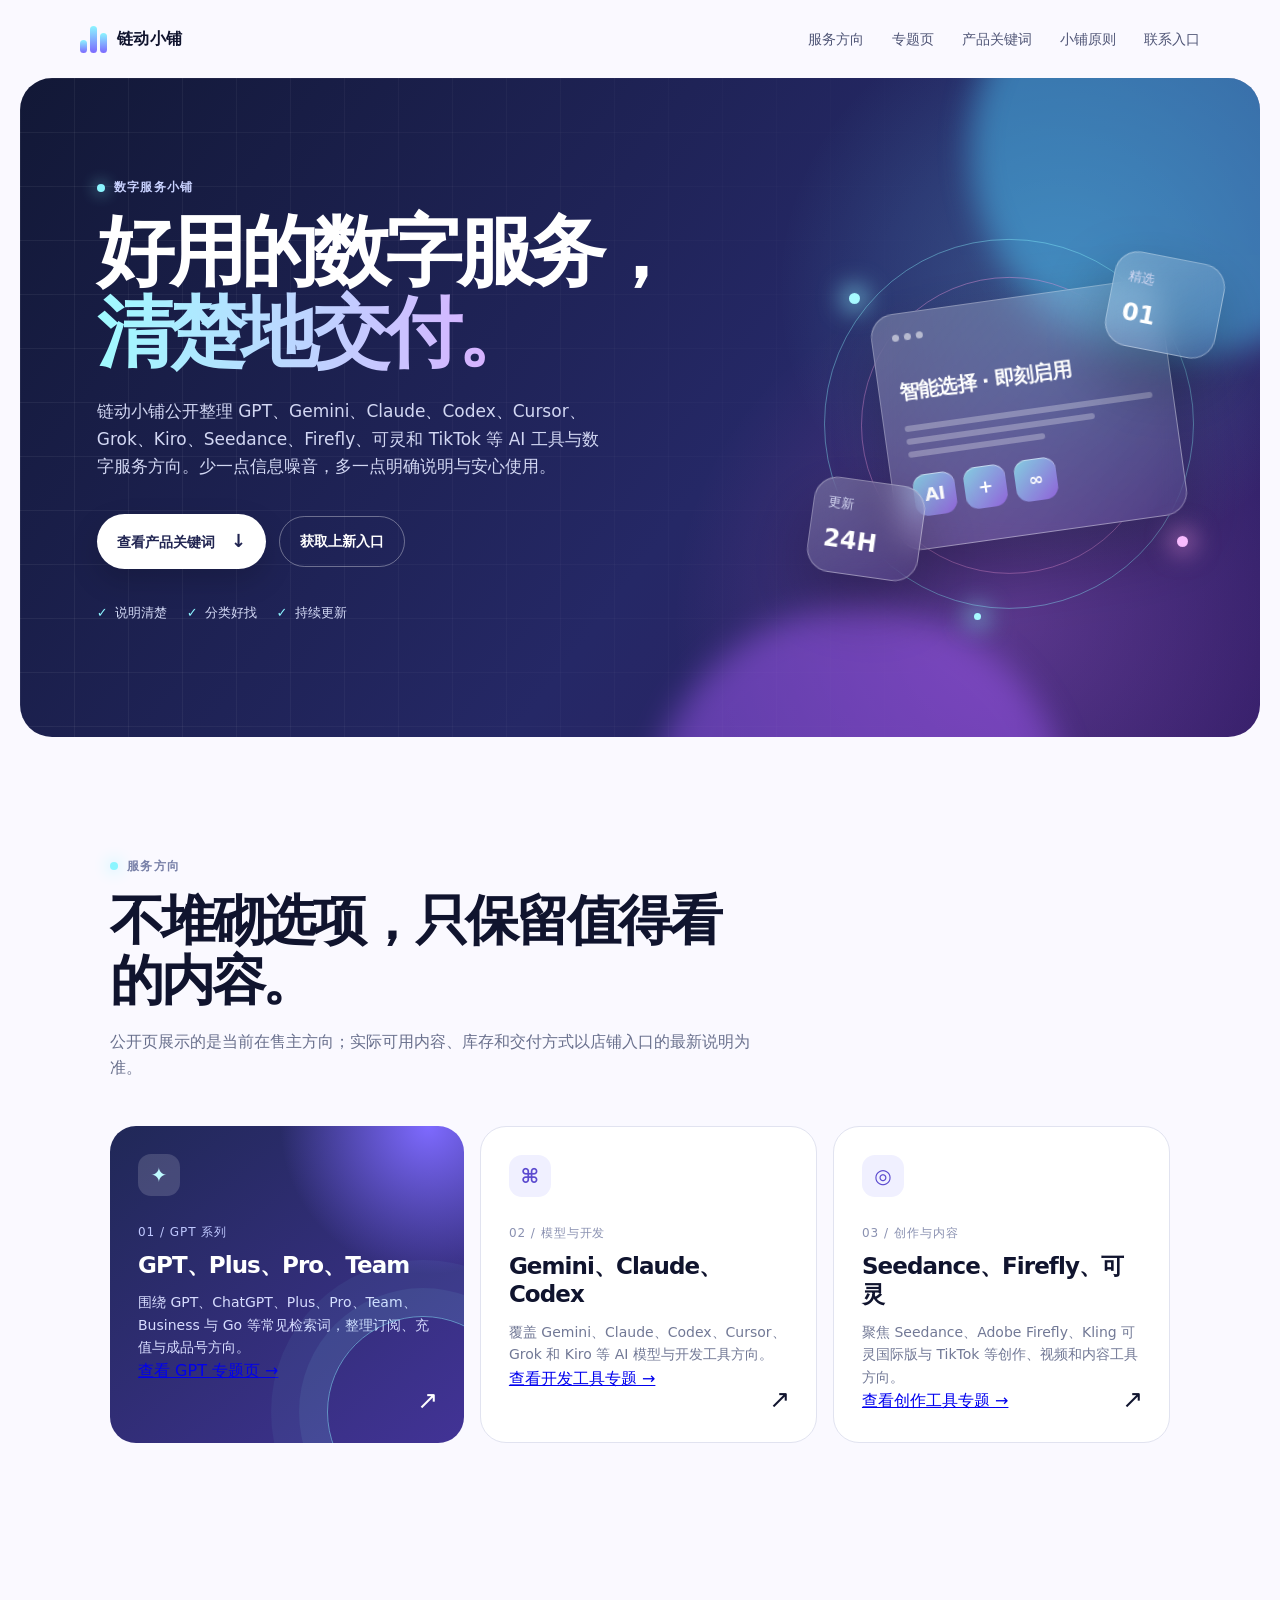
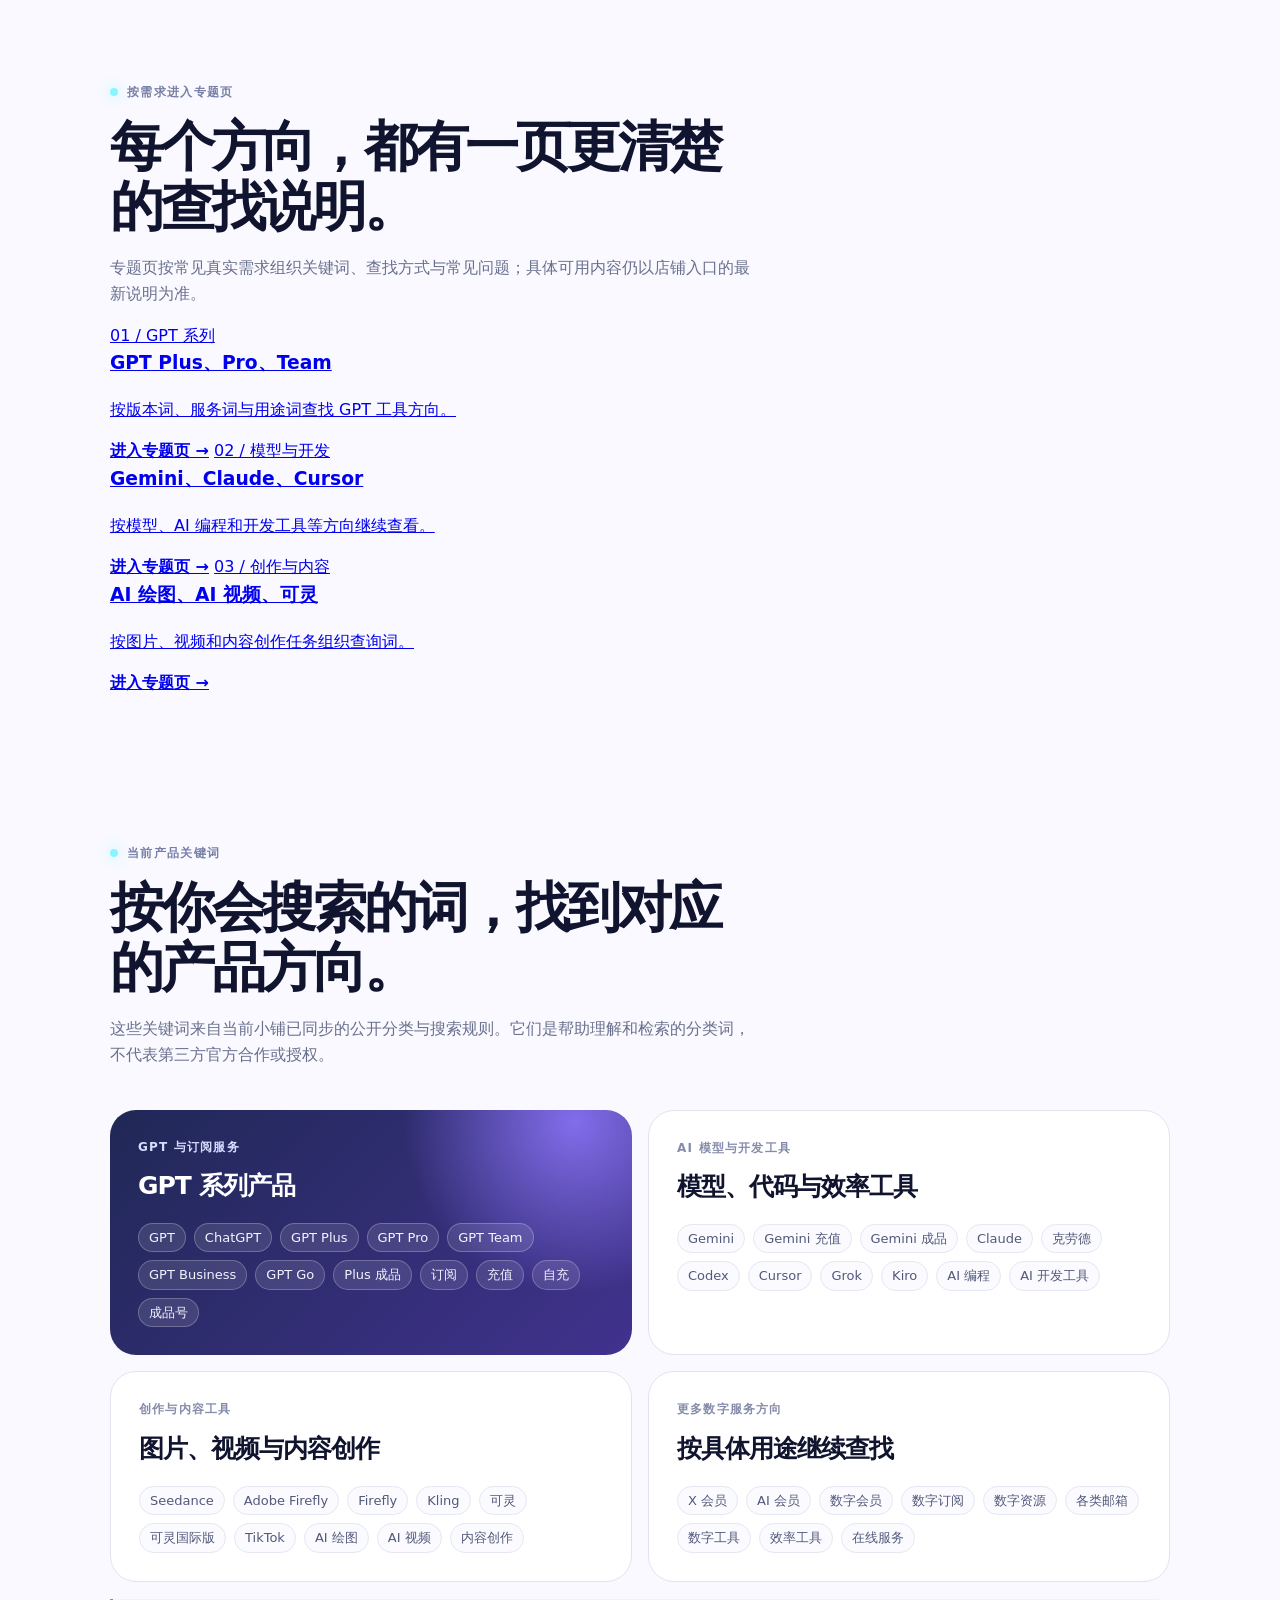
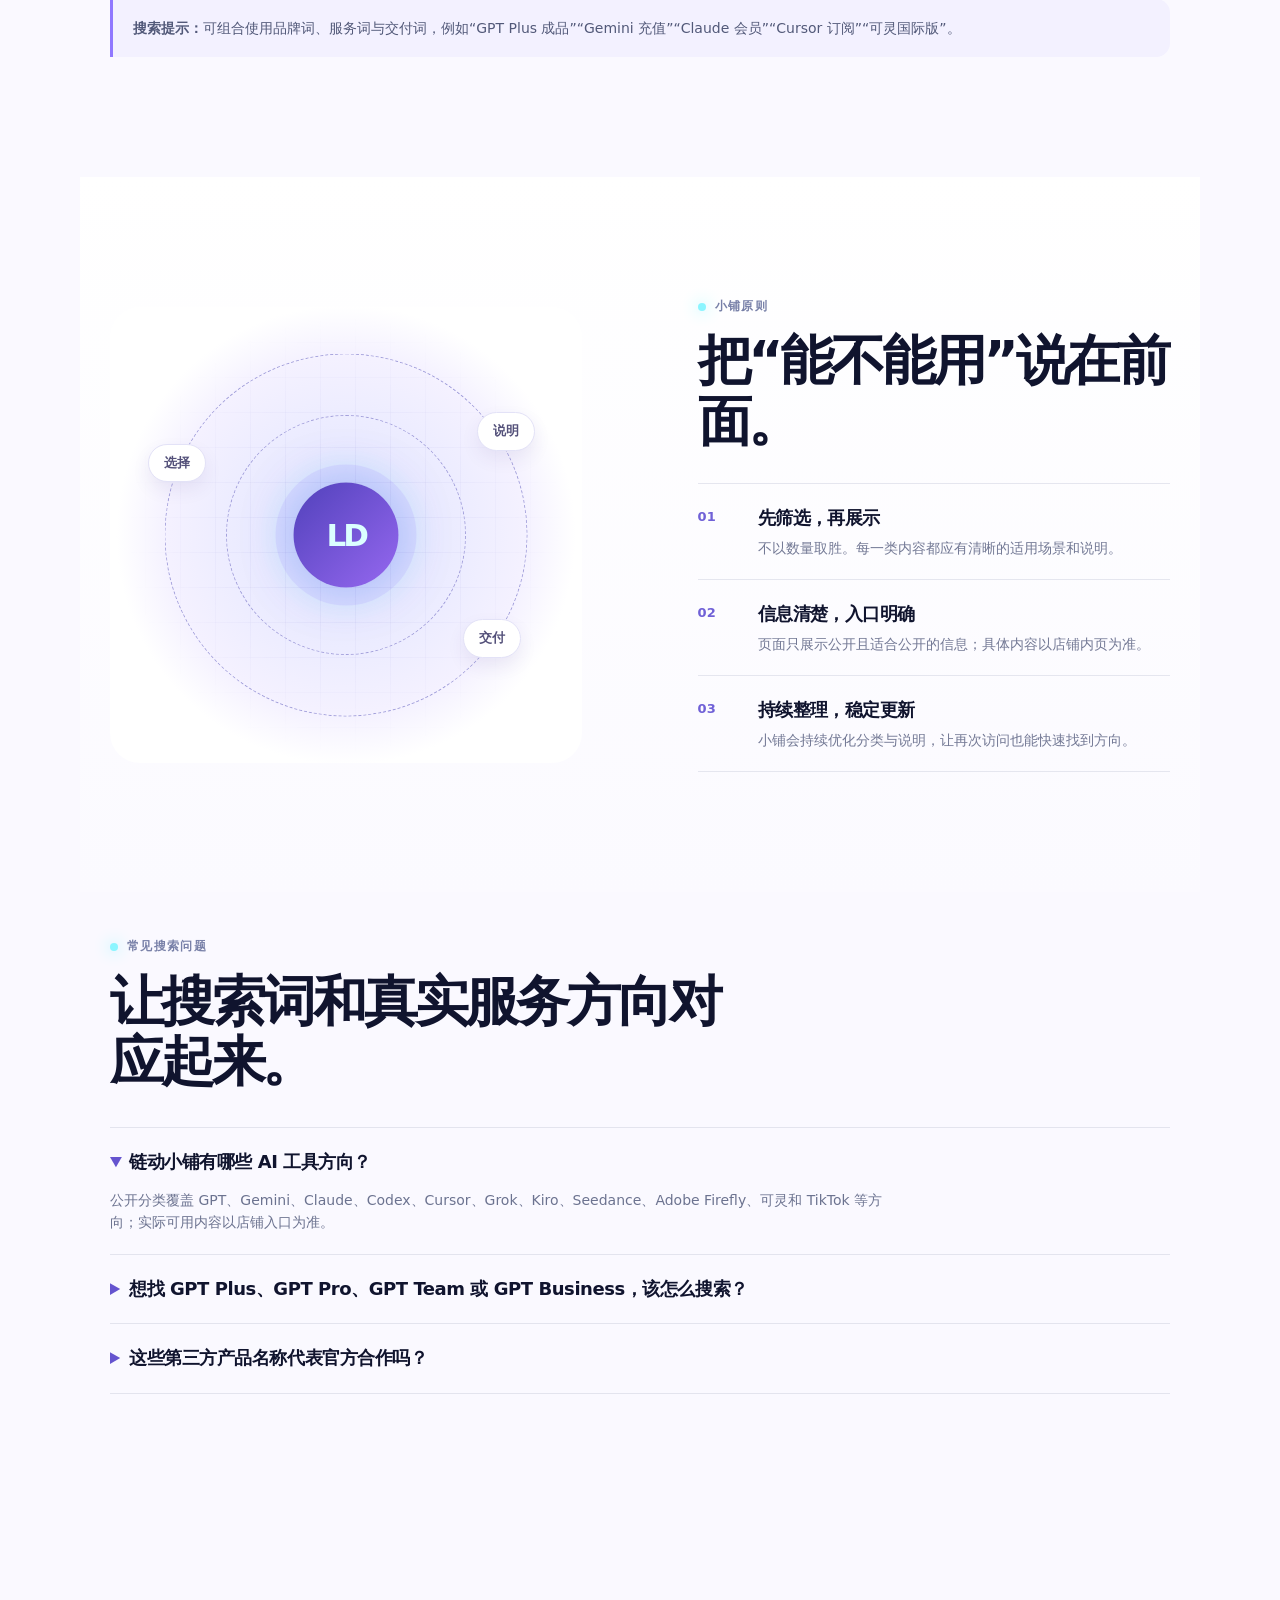
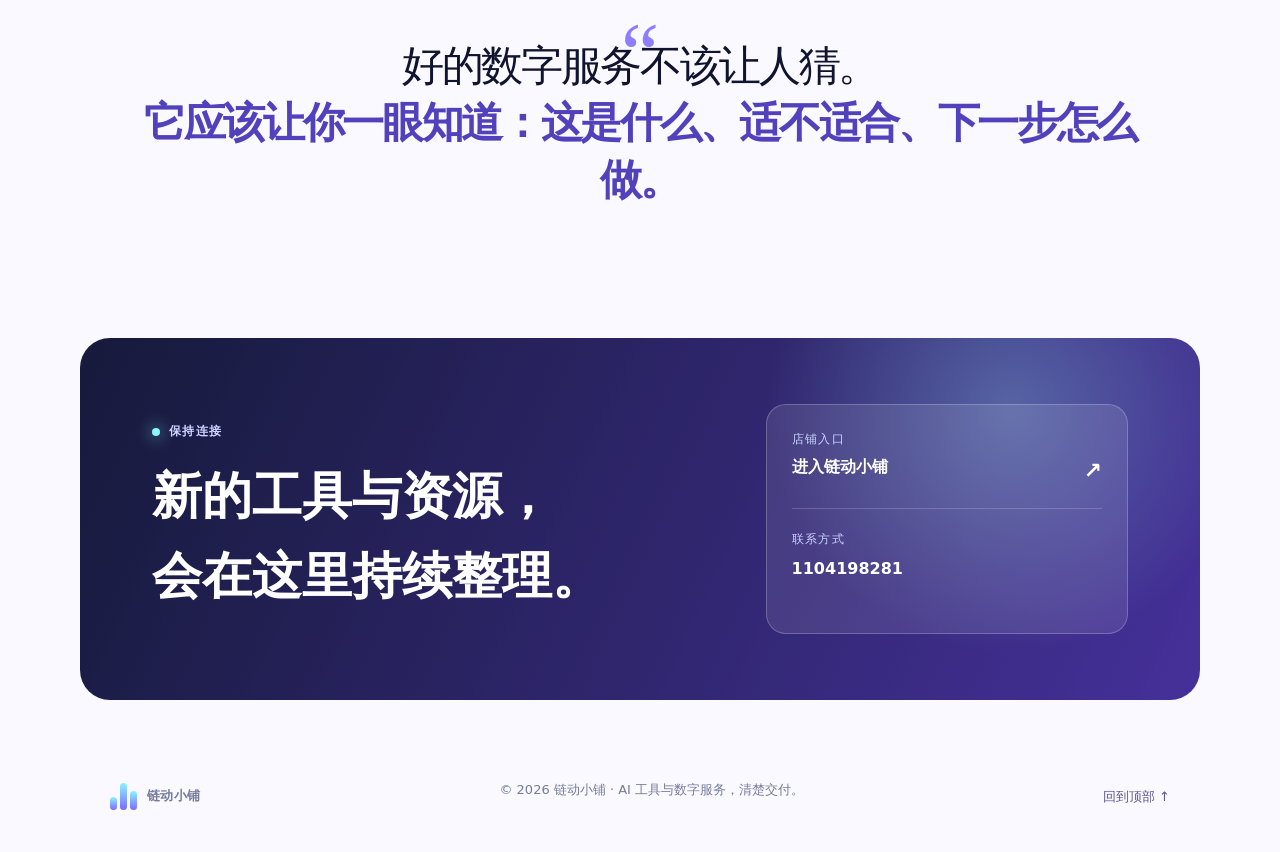
==== commit e8f03a89: "Add guides section with topic links Added new sections for guides and topics with links." ====
--- a/index.html
+++ b/index.html
@@ -36,6 +36,7 @@
       <button class="nav-toggle" type="button" aria-expanded="false" aria-controls="site-nav">菜单</button>
       <nav id="site-nav" class="site-nav" aria-label="主导航">
         <a href="#services">服务方向</a>
+        <a href="#guides">专题页</a>
         <a href="#catalog">产品关键词</a>
         <a href="#why">小铺原则</a>
         <a href="#contact">联系入口</a>
@@ -86,6 +87,7 @@
             <p class="service-index">01 / GPT 系列</p>
             <h3>GPT、Plus、Pro、Team</h3>
             <p>围绕 GPT、ChatGPT、Plus、Pro、Team、Business 与 Go 等常见检索词，整理订阅、充值与成品号方向。</p>
+            <a class="card-cta" href="gpt-plus.html">查看 GPT 专题页 <span>→</span></a>
             <span class="card-arrow">↗</span>
           </article>
           <article class="service-card">
@@ -93,6 +95,7 @@
             <p class="service-index">02 / 模型与开发</p>
             <h3>Gemini、Claude、Codex</h3>
             <p>覆盖 Gemini、Claude、Codex、Cursor、Grok 和 Kiro 等 AI 模型与开发工具方向。</p>
+            <a class="card-cta" href="ai-development.html">查看开发工具专题 <span>→</span></a>
             <span class="card-arrow">↗</span>
           </article>
           <article class="service-card">
@@ -100,8 +103,22 @@
             <p class="service-index">03 / 创作与内容</p>
             <h3>Seedance、Firefly、可灵</h3>
             <p>聚焦 Seedance、Adobe Firefly、Kling 可灵国际版与 TikTok 等创作、视频和内容工具方向。</p>
+            <a class="card-cta" href="ai-creation.html">查看创作工具专题 <span>→</span></a>
             <span class="card-arrow">↗</span>
           </article>
+        </div>
+      </section>
+
+      <section id="guides" class="section guide-section">
+        <div class="section-heading">
+          <p class="eyebrow"><span></span> 按需求进入专题页</p>
+          <h2>每个方向，都有一页更清楚的查找说明。</h2>
+          <p>专题页按常见真实需求组织关键词、查找方式与常见问题；具体可用内容仍以店铺入口的最新说明为准。</p>
+        </div>
+        <div class="guide-grid">
+          <a class="guide-card guide-gpt" href="gpt-plus.html"><span>01 / GPT 系列</span><h3>GPT Plus、Pro、Team</h3><p>按版本词、服务词与用途词查找 GPT 工具方向。</p><b>进入专题页 →</b></a>
+          <a class="guide-card" href="ai-development.html"><span>02 / 模型与开发</span><h3>Gemini、Claude、Cursor</h3><p>按模型、AI 编程和开发工具等方向继续查看。</p><b>进入专题页 →</b></a>
+          <a class="guide-card" href="ai-creation.html"><span>03 / 创作与内容</span><h3>AI 绘图、AI 视频、可灵</h3><p>按图片、视频和内容创作任务组织查询词。</p><b>进入专题页 →</b></a>
         </div>
       </section>
 
@@ -186,3 +203,4 @@
     <script src="script.js"></script>
   </body>
 </html>
+
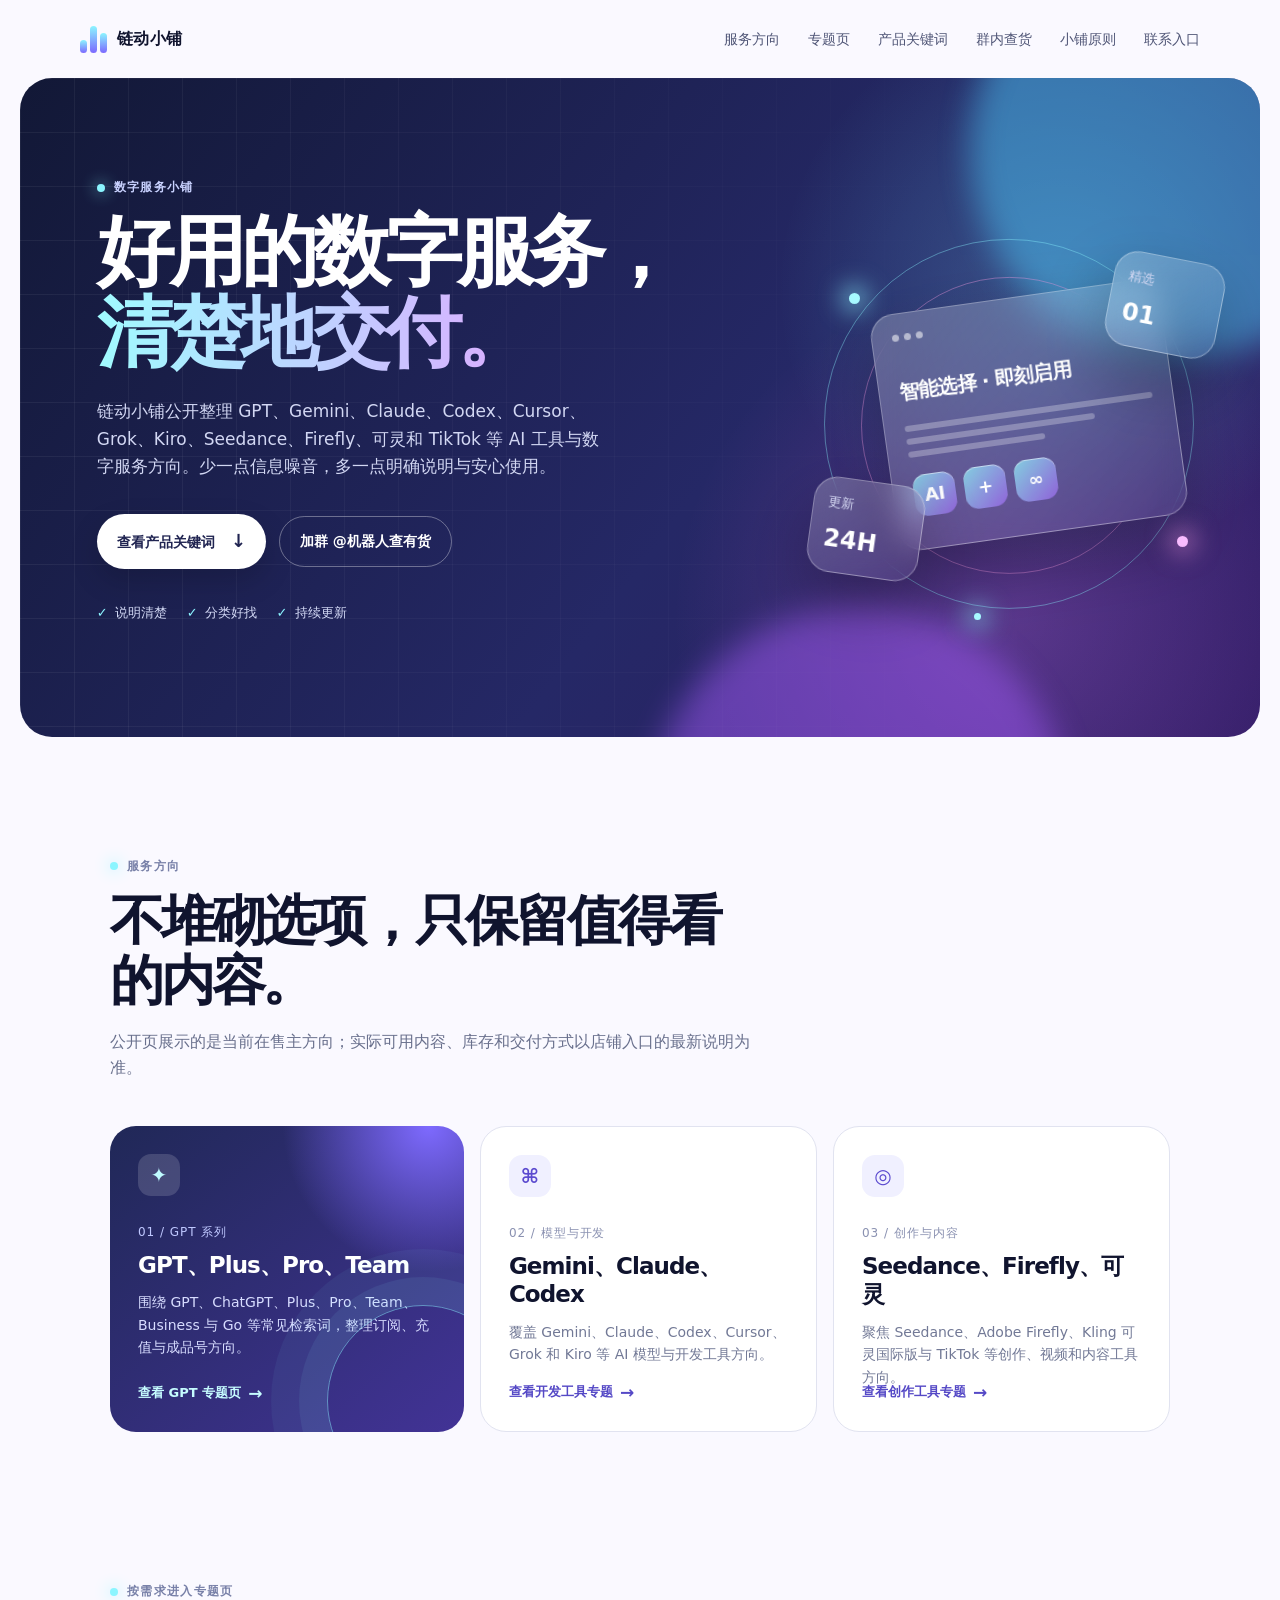
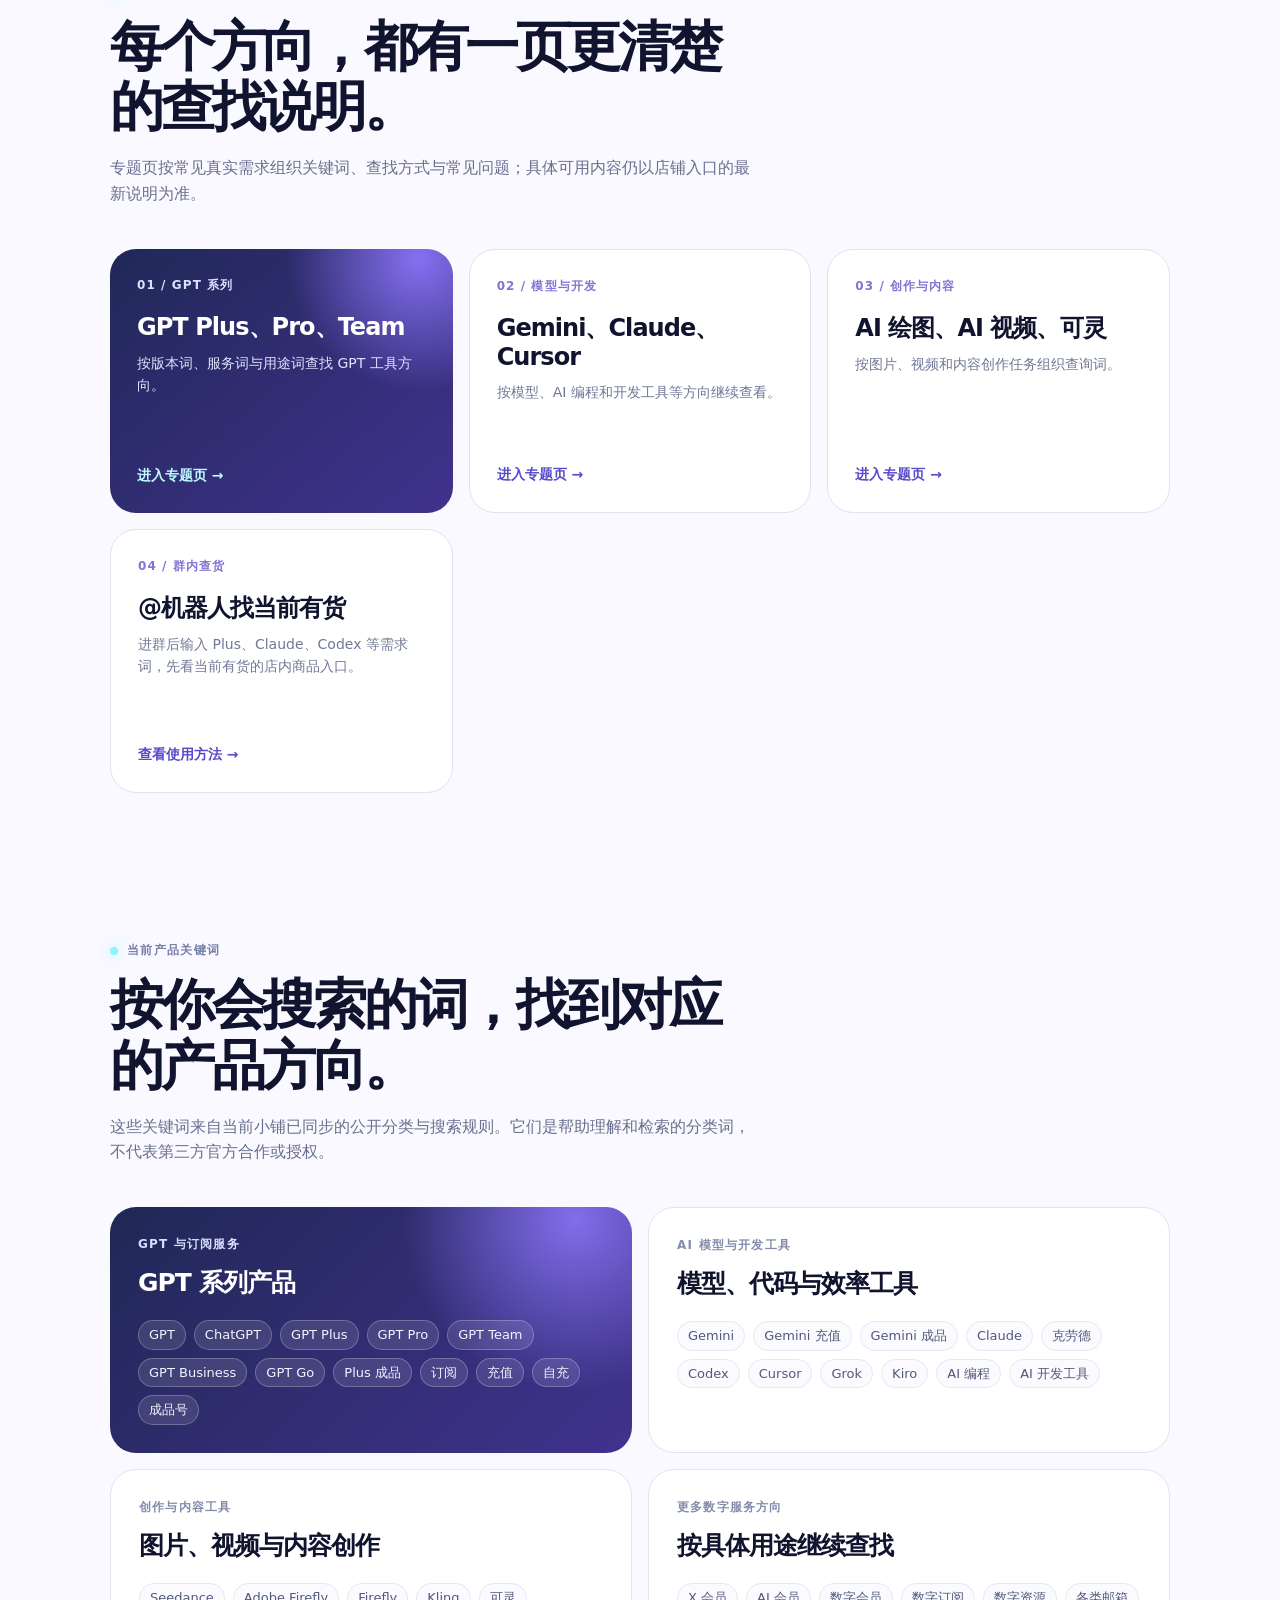
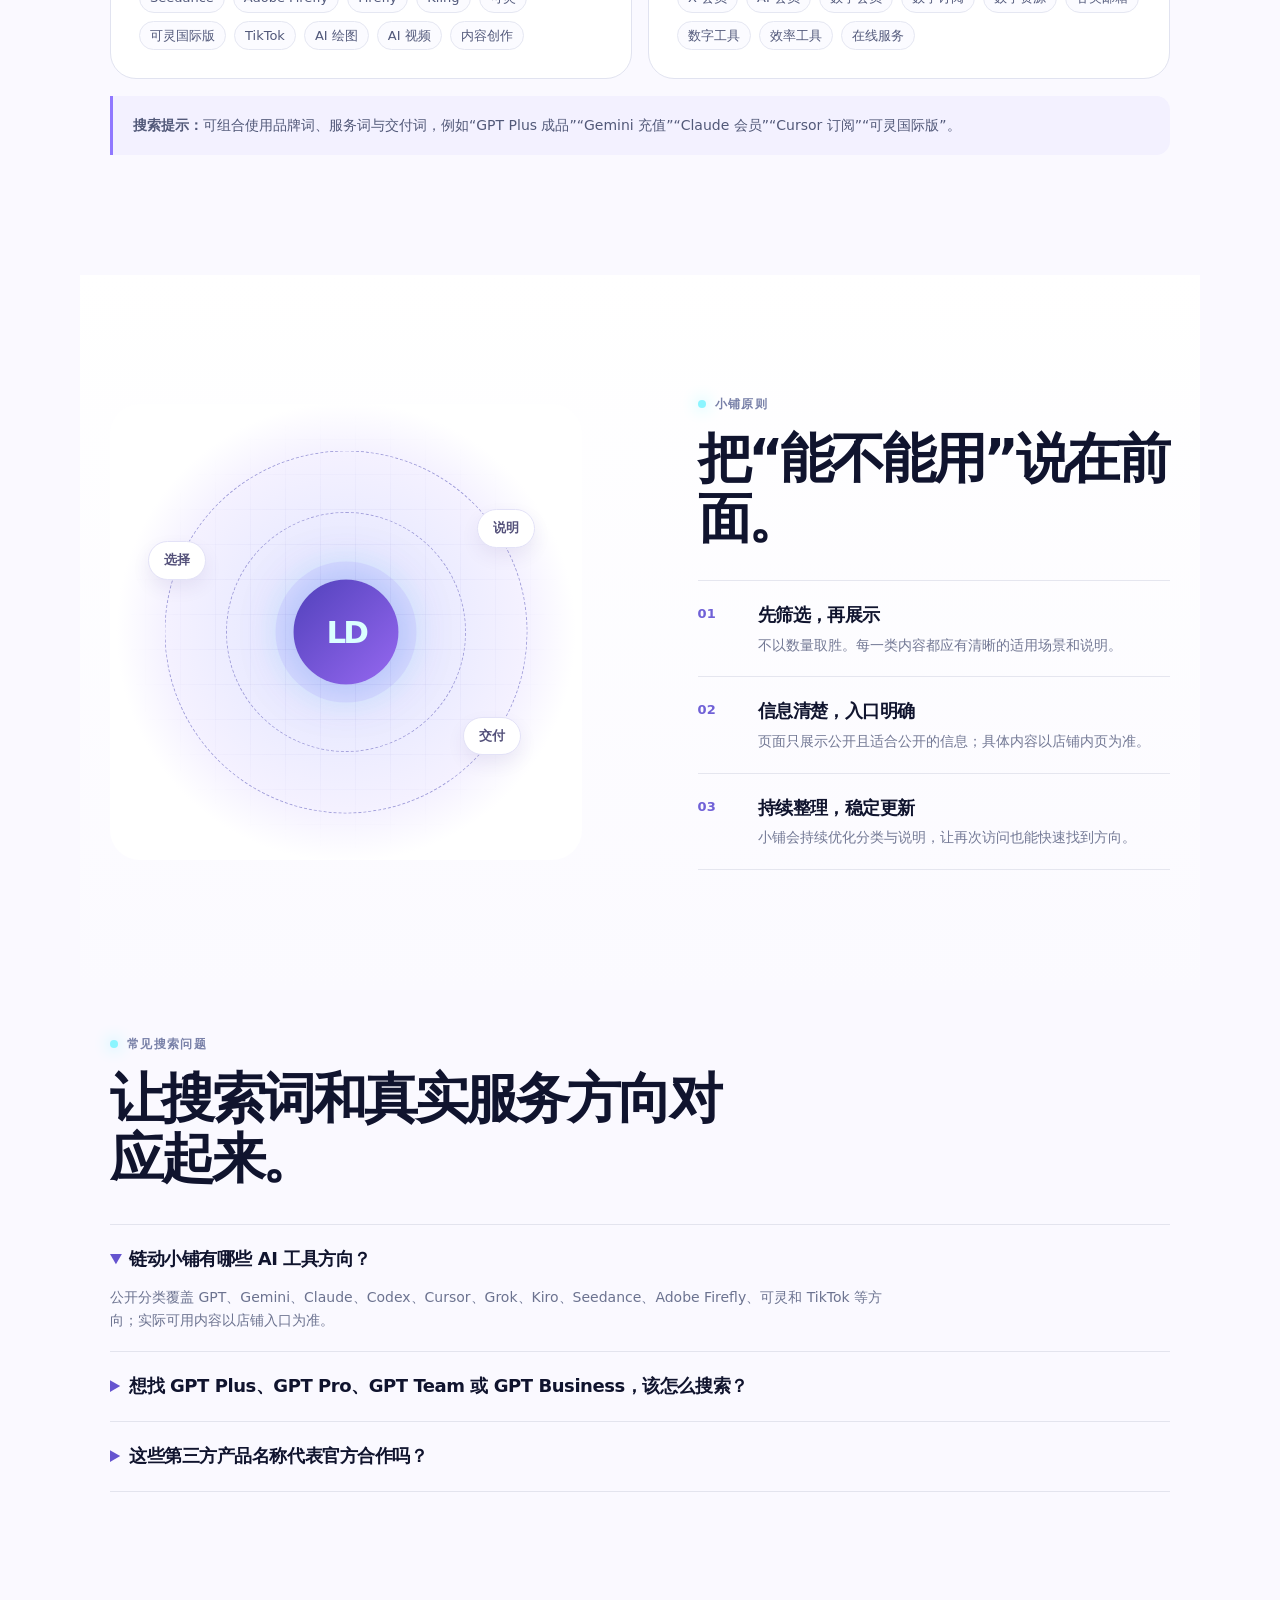
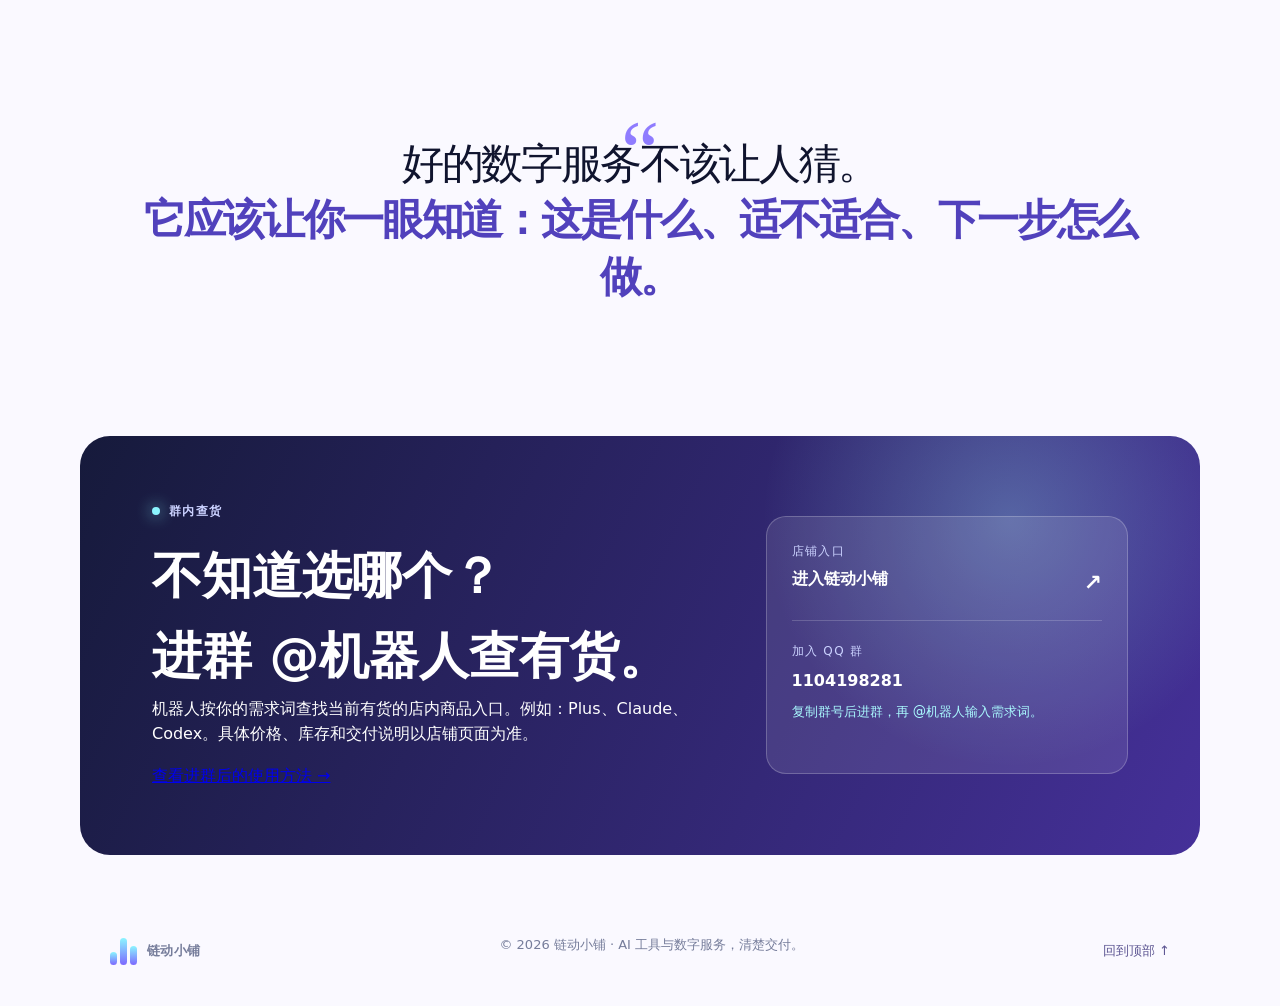
==== commit 4b196d44: "Add QQ bot group-entry promotion" ====
--- a/index.html
+++ b/index.html
@@ -15,6 +15,7 @@
     <title>链动小铺｜GPT、Gemini、Claude 等 AI 工具与数字服务</title>
     <link rel="stylesheet" href="styles.css" />
     <link rel="stylesheet" href="seo.css" />
+    <link rel="stylesheet" href="group-entry.css" />
     <script type="application/ld+json">
       {"@context":"https://schema.org","@graph":[
         {"@type":"WebSite","name":"链动小铺","url":"https://s988777.github.io/ldxp-showcase/","inLanguage":"zh-CN","description":"公开整理 GPT、Gemini、Claude、Codex、Cursor、Grok、Kiro、Seedance、Firefly、可灵和 TikTok 等 AI 工具与数字服务方向。"},
@@ -38,6 +39,7 @@
         <a href="#services">服务方向</a>
         <a href="#guides">专题页</a>
         <a href="#catalog">产品关键词</a>
+        <a href="qq-bot.html">群内查货</a>
         <a href="#why">小铺原则</a>
         <a href="#contact">联系入口</a>
       </nav>
@@ -54,7 +56,7 @@
           <p class="hero-intro">链动小铺公开整理 GPT、Gemini、Claude、Codex、Cursor、Grok、Kiro、Seedance、Firefly、可灵和 TikTok 等 AI 工具与数字服务方向。少一点信息噪音，多一点明确说明与安心使用。</p>
           <div class="hero-actions">
             <a class="button button-primary" href="#catalog">查看产品关键词 <b>↓</b></a>
-            <a class="button button-quiet" href="#contact">获取上新入口</a>
+            <a class="button button-quiet" href="qq-bot.html#join">加群 @机器人查有货</a>
           </div>
           <ul class="hero-points" aria-label="小铺承诺">
             <li>说明清楚</li><li>分类好找</li><li>持续更新</li>
@@ -119,6 +121,7 @@
           <a class="guide-card guide-gpt" href="gpt-plus.html"><span>01 / GPT 系列</span><h3>GPT Plus、Pro、Team</h3><p>按版本词、服务词与用途词查找 GPT 工具方向。</p><b>进入专题页 →</b></a>
           <a class="guide-card" href="ai-development.html"><span>02 / 模型与开发</span><h3>Gemini、Claude、Cursor</h3><p>按模型、AI 编程和开发工具等方向继续查看。</p><b>进入专题页 →</b></a>
           <a class="guide-card" href="ai-creation.html"><span>03 / 创作与内容</span><h3>AI 绘图、AI 视频、可灵</h3><p>按图片、视频和内容创作任务组织查询词。</p><b>进入专题页 →</b></a>
+          <a class="guide-card group-guide-card" href="qq-bot.html"><span>04 / 群内查货</span><h3>@机器人找当前有货</h3><p>进群后输入 Plus、Claude、Codex 等需求词，先看当前有货的店内商品入口。</p><b>查看使用方法 →</b></a>
         </div>
       </section>
 
@@ -181,15 +184,18 @@
 
       <section id="contact" class="contact-section">
         <div>
-          <p class="eyebrow"><span></span> 保持连接</p>
-          <h2>新的工具与资源，<br />会在这里持续整理。</h2>
+          <p class="eyebrow"><span></span> 群内查货</p>
+          <h2>不知道选哪个？<br />进群 @机器人查有货。</h2>
+          <p class="group-copy">机器人按你的需求词查找当前有货的店内商品入口。例如：Plus、Claude、Codex。具体价格、库存和交付说明以店铺页面为准。</p>
+          <a class="group-text-link" href="qq-bot.html#join">查看进群后的使用方法 →</a>
         </div>
         <div class="contact-card">
           <p>店铺入口</p>
           <a id="store-link" class="contact-link" href="#" rel="noopener noreferrer">请在 script.js 中填写店铺链接 <span>↗</span></a>
           <hr />
-          <p>联系方式</p>
+          <p>加入 QQ 群</p>
           <button id="contact-copy" class="copy-button" type="button" disabled>请在 script.js 中填写联系信息</button>
+          <small class="group-copy-hint">复制群号后进群，再 @机器人输入需求词。</small>
           <small id="copy-feedback" aria-live="polite"></small>
         </div>
       </section>
@@ -203,4 +209,3 @@
     <script src="script.js"></script>
   </body>
 </html>
-
--- a/seo.css
+++ b/seo.css
@@ -1 +1,3 @@
+.service-card .card-cta{display:inline-flex;align-items:center;gap:7px;position:absolute;left:28px;bottom:25px;color:#5549c6;text-decoration:none;font-size:13px;font-weight:800}.service-card .card-cta span{font-size:17px}.service-card.featured .card-cta{color:#c6fcff}.service-card .card-arrow{display:none}.guide-section{padding-top:30px}.guide-grid{display:grid;grid-template-columns:repeat(3,1fr);gap:16px;margin-top:43px}.guide-card{display:flex;min-height:264px;flex-direction:column;padding:27px;border:1px solid #e1e3f0;border-radius:var(--radius);background:#fff;color:var(--ink);text-decoration:none;transition:transform .25s,box-shadow .25s}.guide-card:hover{transform:translateY(-6px);box-shadow:0 20px 45px rgba(25,30,78,.09)}.guide-card>span{font-size:12px;font-weight:800;letter-spacing:.09em;color:#8075d3}.guide-card h3{margin:18px 0 10px;font-size:24px;line-height:1.18;letter-spacing:-.04em}.guide-card p{margin:0;color:#717896;font-size:14px}.guide-card b{margin-top:auto;padding-top:20px;font-size:14px;color:#584ac9}.guide-gpt{border:0;background:radial-gradient(circle at 90% 4%,rgba(143,119,255,.9),transparent 33%),linear-gradient(140deg,#202857,#41328e);color:#fff}.guide-gpt>span{color:#dbe0ff}.guide-gpt p{color:#e0e3ff}.guide-gpt b{color:#bffbff}@media(max-width:820px){.guide-grid{grid-template-columns:1fr}.guide-section{padding-top:0}.service-card .card-cta{bottom:24px}}
 .catalog-section{padding-top:28px}.catalog-grid{display:grid;grid-template-columns:repeat(2,minmax(0,1fr));gap:16px;margin-top:42px}.catalog-card{border:1px solid #e1e3f0;border-radius:var(--radius);padding:28px;background:#fff}.primary-catalog{color:#fff;border:0;background:radial-gradient(circle at 89% 5%,rgba(144,120,255,.85),transparent 33%),linear-gradient(135deg,#202856,#41328e)}.catalog-label{font-size:12px;font-weight:700;letter-spacing:.1em;text-transform:uppercase;color:#858cab;margin-bottom:14px}.primary-catalog .catalog-label{color:#d7ddff}.catalog-card h3{font-size:25px;line-height:1.2;letter-spacing:-.04em;margin-bottom:22px}.keyword-pills{display:flex;flex-wrap:wrap;gap:8px;padding:0;margin:0;list-style:none}.keyword-pills li{padding:6px 10px;border:1px solid #e5e7f2;border-radius:999px;color:#52597b;background:#fbfbff;font-size:13px;line-height:1.2}.primary-catalog .keyword-pills li{border-color:rgba(255,255,255,.24);background:rgba(255,255,255,.11);color:#f2f4ff}.search-note{margin-top:17px;padding:18px 20px;border-left:3px solid var(--violet);border-radius:0 14px 14px 0;background:#f3f1ff;color:#525979;font-size:14px}.faq-section{padding-top:45px}.faq-list{margin-top:35px;border-top:1px solid #e3e4ee}.faq-list details{border-bottom:1px solid #e3e4ee;padding:20px 0}.faq-list summary{cursor:pointer;font-size:18px;font-weight:800;letter-spacing:-.025em}.faq-list summary::marker{color:#6554cf}.faq-list p{max-width:780px;margin:12px 0 0;color:#6c7390;font-size:14px}@media(max-width:820px){.catalog-grid{grid-template-columns:1fr}.catalog-card{padding:23px}.catalog-section{padding-top:0}.faq-section{padding-top:8px}} 
+
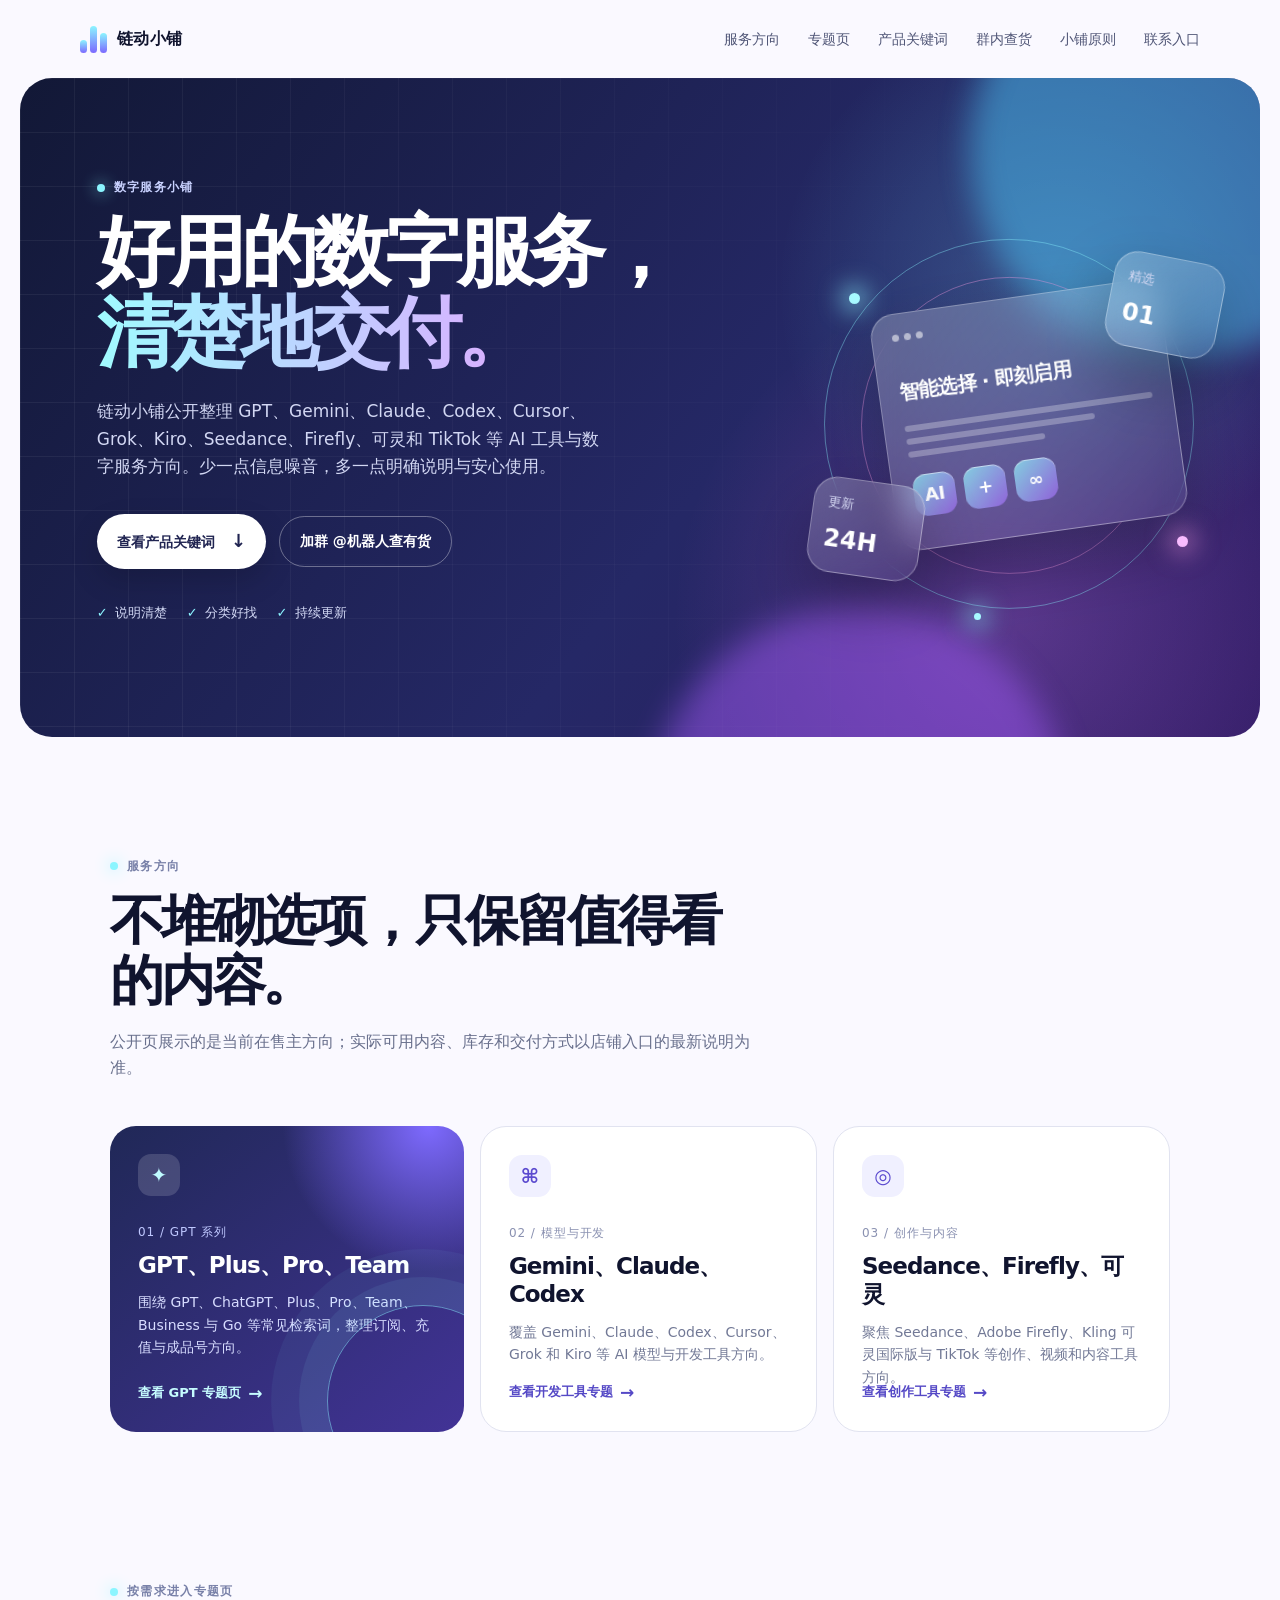
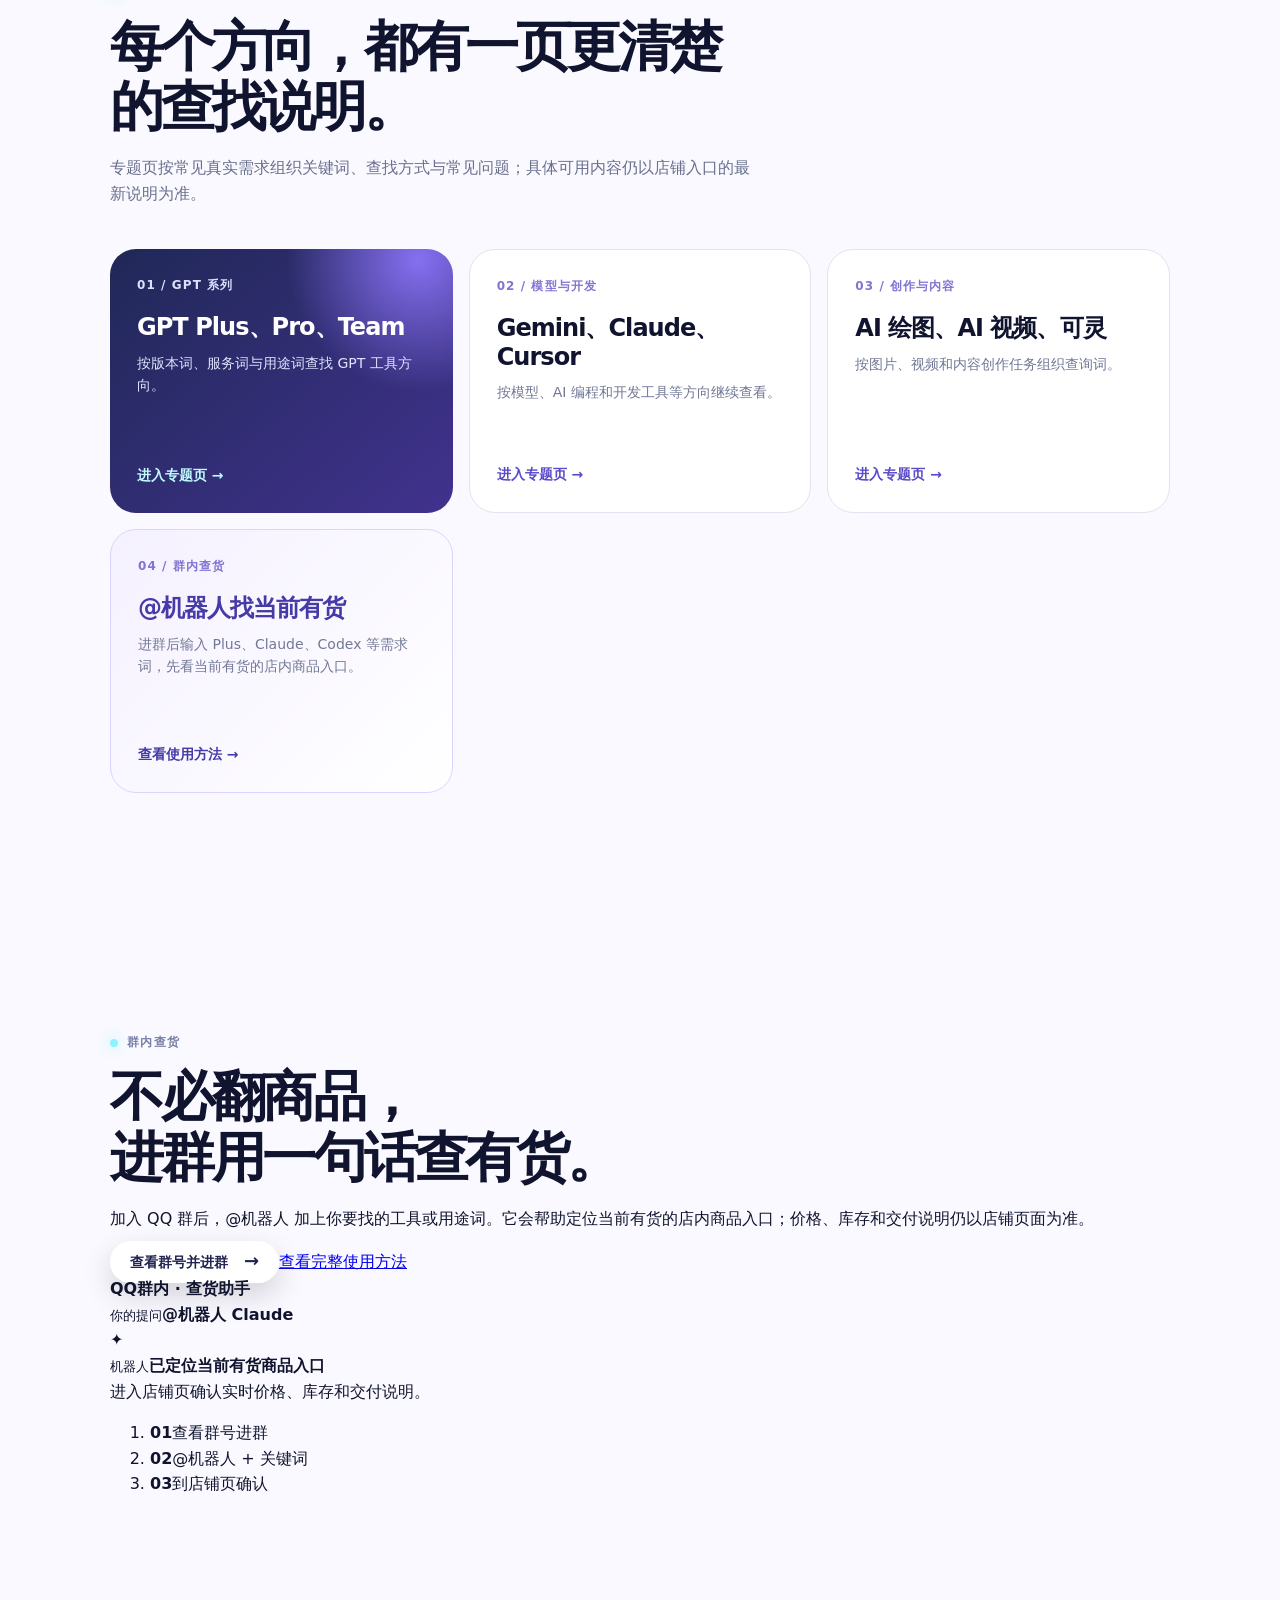
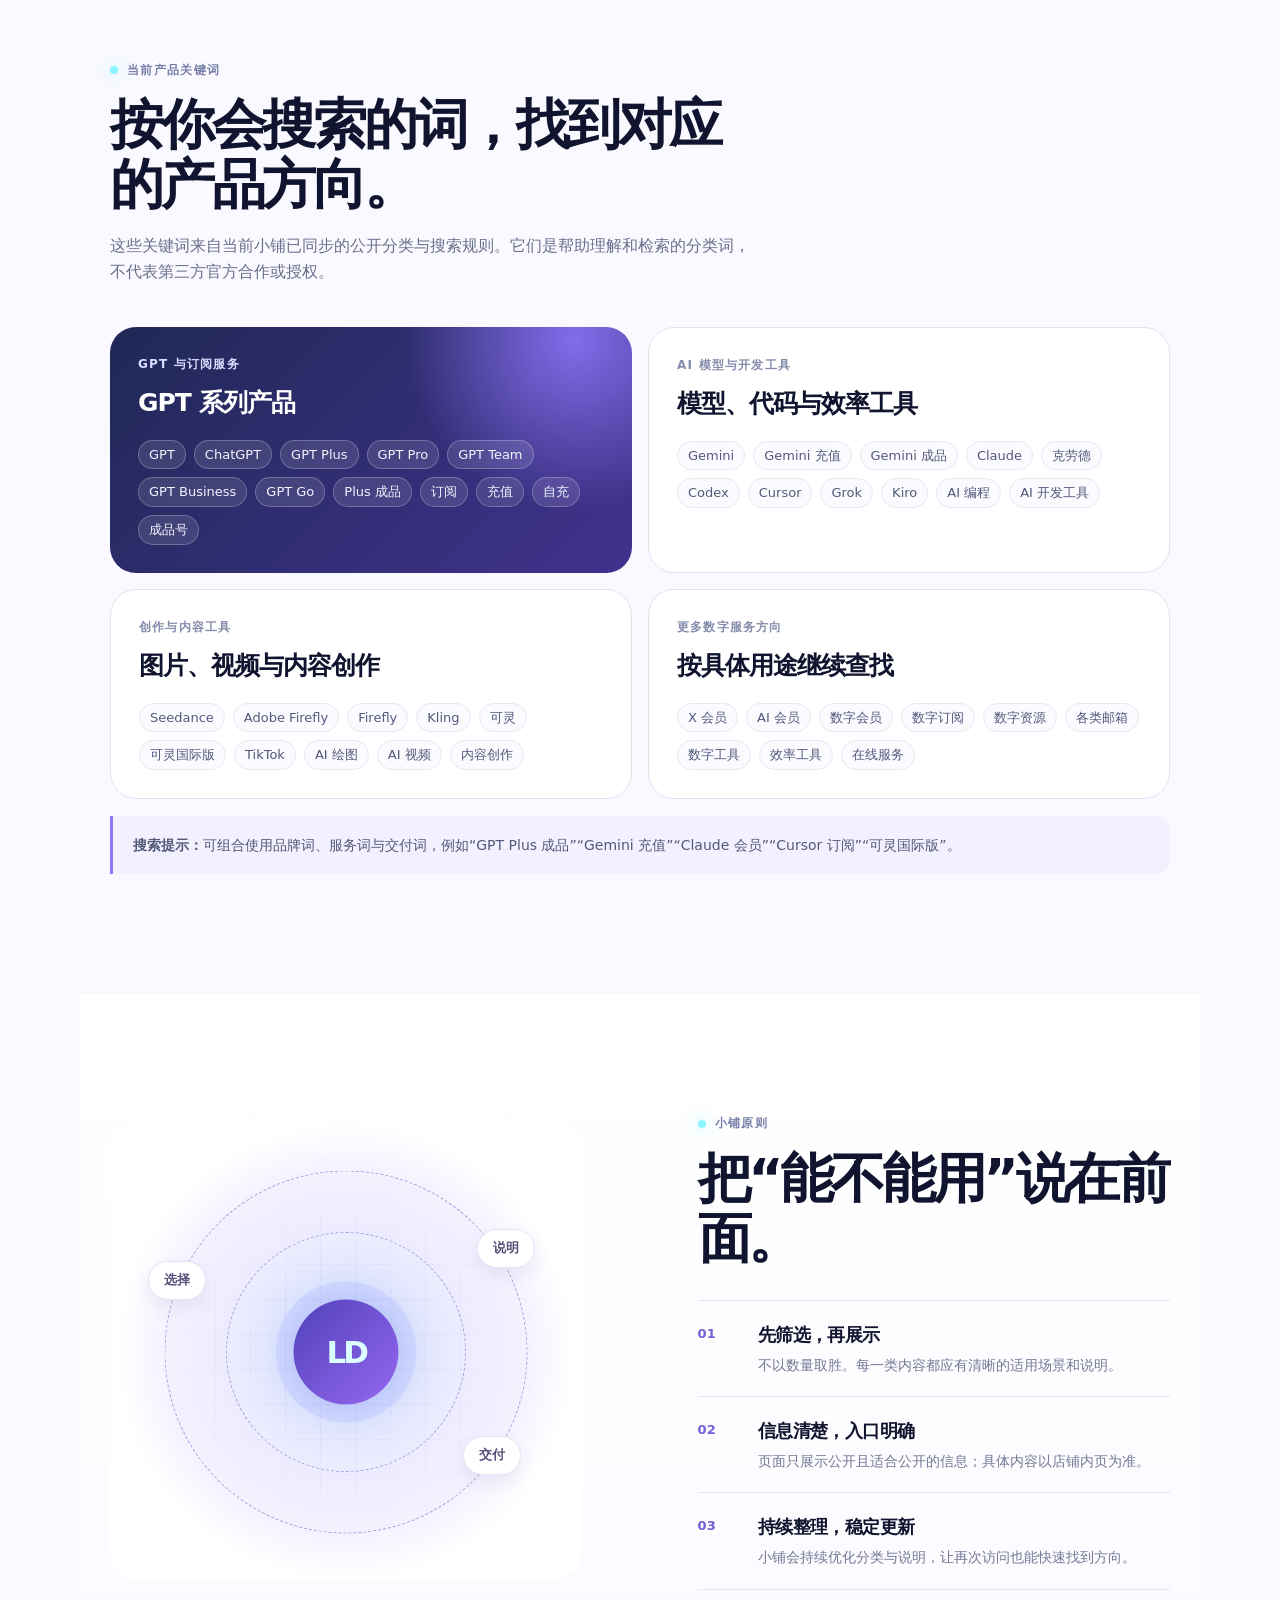
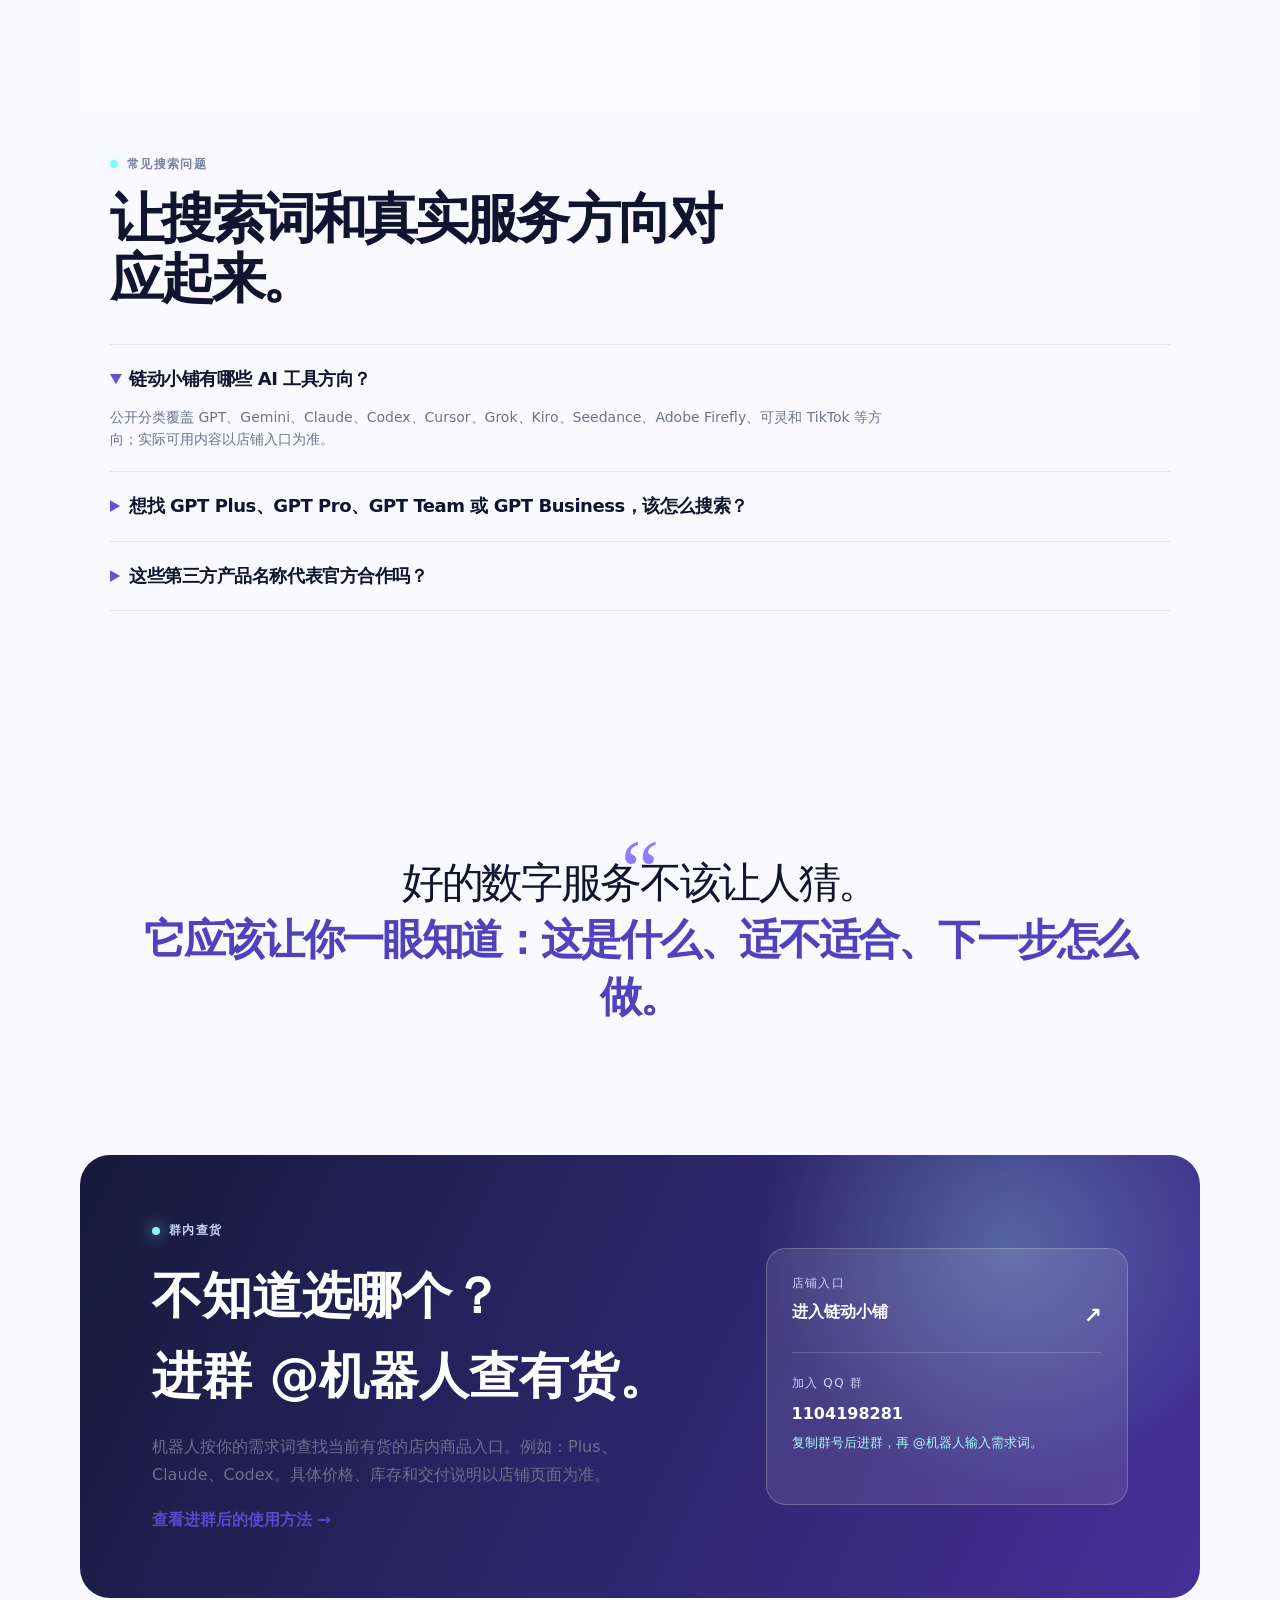
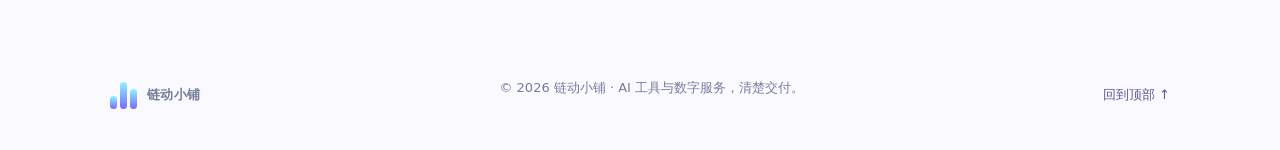
==== commit fd26caff: "Revise meta tags and add QQ bot instructions Updated meta tags for improved SEO and added instructio" ====
--- a/index.html
+++ b/index.html
@@ -3,14 +3,14 @@
   <head>
     <meta charset="UTF-8" />
     <meta name="viewport" content="width=device-width, initial-scale=1.0" />
-    <meta name="description" content="链动小铺提供 GPT、Gemini、Claude、Codex、Cursor、Grok、Kiro、Seedance、Firefly、可灵和 TikTok 等 AI 工具与数字服务的公开分类入口。" />
-    <meta name="keywords" content="链动小铺,AI工具,GPT,ChatGPT,GPT Plus,GPT Pro,GPT Team,GPT Business,GPT Go,Gemini,Claude,Codex,Cursor,Grok,Kiro,Seedance,Adobe Firefly,可灵,Kling,TikTok,AI会员,AI订阅,AI充值,AI成品号,数字服务" />
+    <meta name="description" content="链动小铺提供 GPT、Gemini、Claude、Codex、Cursor、Grok、Kiro、Seedance、Firefly、可灵和 TikTok 等 AI 工具与数字服务的公开分类入口；可加入 QQ 群 @机器人 查询当前有货商品入口。" />
+    <meta name="keywords" content="链动小铺,AI工具,QQ机器人查货,QQ群查货,GPT,ChatGPT,GPT Plus,GPT Pro,GPT Team,GPT Business,GPT Go,Gemini,Claude,Codex,Cursor,Grok,Kiro,Seedance,Adobe Firefly,可灵,Kling,TikTok,AI会员,AI订阅,AI充值,AI成品号,数字服务" />
     <meta name="robots" content="index,follow,max-image-preview:large" />
     <link rel="canonical" href="https://s988777.github.io/ldxp-showcase/" />
     <meta property="og:type" content="website" />
     <meta property="og:url" content="https://s988777.github.io/ldxp-showcase/" />
     <meta property="og:title" content="链动小铺｜GPT、Gemini、Claude 等 AI 工具与数字服务" />
-    <meta property="og:description" content="公开整理 GPT、Gemini、Claude、Codex、Cursor、Grok、Kiro、Seedance、Firefly、可灵、TikTok 等数字服务方向。" />
+    <meta property="og:description" content="公开整理 AI 工具与数字服务方向；加入 QQ 群后可 @机器人 查询当前有货商品入口。" />
     <meta name="theme-color" content="#10142e" />
     <title>链动小铺｜GPT、Gemini、Claude 等 AI 工具与数字服务</title>
     <link rel="stylesheet" href="styles.css" />
@@ -22,6 +22,7 @@
         {"@type":"FAQPage","mainEntity":[
           {"@type":"Question","name":"链动小铺有哪些 AI 工具方向？","acceptedAnswer":{"@type":"Answer","text":"公开分类覆盖 GPT、Gemini、Claude、Codex、Cursor、Grok、Kiro、Seedance、Adobe Firefly、可灵和 TikTok 等方向；实际可用内容以店铺入口为准。"}},
           {"@type":"Question","name":"如何查找 GPT Plus、GPT Pro、GPT Team 或 GPT Business？","acceptedAnswer":{"@type":"Answer","text":"可通过店铺内的 GPT、Plus、Pro、Team、Business、Go、订阅、充值或成品号等关键词查找对应分类。"}},
+          {"@type":"Question","name":"如何在 QQ 群内查当前有货商品？","acceptedAnswer":{"@type":"Answer","text":"加入公开 QQ 群后，@机器人 并输入需求词，例如 plus、Claude 或 Codex。机器人帮助定位当前有货的店内商品入口；价格、库存和交付说明以店铺页面为准。"}},
           {"@type":"Question","name":"页面展示的品牌名称代表官方合作吗？","acceptedAnswer":{"@type":"Answer","text":"不是。页面中的第三方产品名称仅用于说明服务适用方向和搜索分类，相关商标归各自权利人所有。"}}
         ]}
       ]}
@@ -125,6 +126,23 @@
         </div>
       </section>
 
+      <section id="bot-flow" class="section bot-flow-section" aria-labelledby="bot-flow-title">
+        <div class="bot-flow-copy">
+          <p class="eyebrow"><span></span> 群内查货</p>
+          <h2 id="bot-flow-title">不必翻商品，<br />进群用一句话查有货。</h2>
+          <p>加入 QQ 群后，@机器人 加上你要找的工具或用途词。它会帮助定位当前有货的店内商品入口；价格、库存和交付说明仍以店铺页面为准。</p>
+          <div class="bot-flow-actions"><a class="button button-primary" href="qq-bot.html#join">查看群号并进群 <b>→</b></a><a class="bot-flow-link" href="qq-bot.html">查看完整使用方法</a></div>
+        </div>
+        <div class="bot-demo" aria-label="群内机器人查货示意图">
+          <div class="bot-demo-window">
+            <div class="bot-demo-bar"><span></span><span></span><span></span><b>QQ群内 · 查货助手</b></div>
+            <div class="bot-query"><small>你的提问</small><strong>@机器人 Claude</strong></div>
+            <div class="bot-response"><div class="bot-avatar" aria-hidden="true">✦</div><div><small>机器人</small><strong>已定位当前有货商品入口</strong><p>进入店铺页确认实时价格、库存和交付说明。</p></div></div>
+          </div>
+          <ol class="bot-flow-steps"><li><b>01</b><span>查看群号进群</span></li><li><b>02</b><span>@机器人 + 关键词</span></li><li><b>03</b><span>到店铺页确认</span></li></ol>
+        </div>
+      </section>
+
       <section id="catalog" class="section catalog-section">
         <div class="section-heading">
           <p class="eyebrow"><span></span> 当前产品关键词</p>
--- a/group-entry.css
+++ b/group-entry.css
@@ -0,0 +1,157 @@
+.group-guide-card {
+  background: linear-gradient(135deg, #f5f1ff, #fff);
+  border-color: #dcd4ff;
+}
+
+.group-guide-card h3,
+.group-guide-card b {
+  color: #463aa7;
+}
+
+.group-copy {
+  max-width: 510px;
+  margin: 17px 0 0;
+  color: #69718e;
+  line-height: 1.75;
+}
+
+.group-text-link {
+  display: inline-flex;
+  margin-top: 18px;
+  color: #584ac9;
+  font-weight: 800;
+  text-decoration: none;
+}
+
+.group-copy-hint {
+  display: block;
+  margin-top: 9px;
+  color: #69718e;
+  font-size: 13px;
+  line-height: 1.55;
+}
+
+.group-page {
+  max-width: 1080px;
+  margin: 0 auto;
+}
+
+.group-command-grid {
+  display: grid;
+  grid-template-columns: repeat(3, 1fr);
+  gap: 16px;
+  margin-top: 28px;
+}
+
+.group-command {
+  padding: 23px;
+  border: 1px solid #e2e1f1;
+  border-radius: 18px;
+  background: #fff;
+}
+
+.group-command b {
+  display: block;
+  color: #4f43bd;
+  font-size: 16px;
+}
+
+.group-command span {
+  display: block;
+  margin-top: 9px;
+  color: #69718e;
+  font-size: 14px;
+  line-height: 1.6;
+}
+
+.group-join-panel {
+  margin-top: 30px;
+  padding: 31px;
+  border-radius: 22px;
+  color: #fff;
+  background: radial-gradient(circle at 92% 6%, rgba(144, 120, 255, .82), transparent 31%), linear-gradient(135deg, #202856, #41328e);
+}
+
+.group-join-panel p {
+  margin: 0;
+  color: #dfe3ff;
+}
+
+.group-join-panel h2 {
+  margin: 11px 0;
+  font-size: clamp(28px, 4vw, 42px);
+}
+
+.group-number {
+  display: inline-flex;
+  margin-top: 17px;
+  padding: 12px 16px;
+  border: 1px solid rgba(255, 255, 255, .26);
+  border-radius: 12px;
+  background: rgba(255, 255, 255, .11);
+  color: #fff;
+  font-size: 22px;
+  font-weight: 900;
+  letter-spacing: .07em;
+}
+
+.group-copy-row {
+  display: flex;
+  align-items: center;
+  gap: 12px;
+  margin-top: 12px;
+}
+
+.group-copy-button {
+  padding: 9px 13px;
+  border: 1px solid rgba(255, 255, 255, .45);
+  border-radius: 10px;
+  color: #fff;
+  background: transparent;
+  font: inherit;
+  font-size: 14px;
+  font-weight: 800;
+  cursor: pointer;
+}
+
+.group-copy-button:hover,
+.group-copy-button:focus-visible {
+  background: rgba(255, 255, 255, .12);
+}
+
+.group-copy-feedback {
+  min-height: 1.4em;
+  color: #dfe3ff;
+  font-size: 13px;
+}
+
+.group-join-panel .button-row {
+  margin-top: 20px;
+}
+
+.group-join-panel .button {
+  background: #fff;
+  color: #4538aa;
+}
+
+.group-join-panel .button.subtle {
+  background: transparent;
+  color: #fff;
+  border-color: rgba(255, 255, 255, .45);
+}
+
+@media (max-width: 820px) {
+  .group-command-grid {
+    grid-template-columns: 1fr;
+  }
+
+  .group-join-panel {
+    padding: 24px;
+  }
+
+  .group-copy-row {
+    align-items: flex-start;
+    flex-direction: column;
+    gap: 6px;
+  }
+}
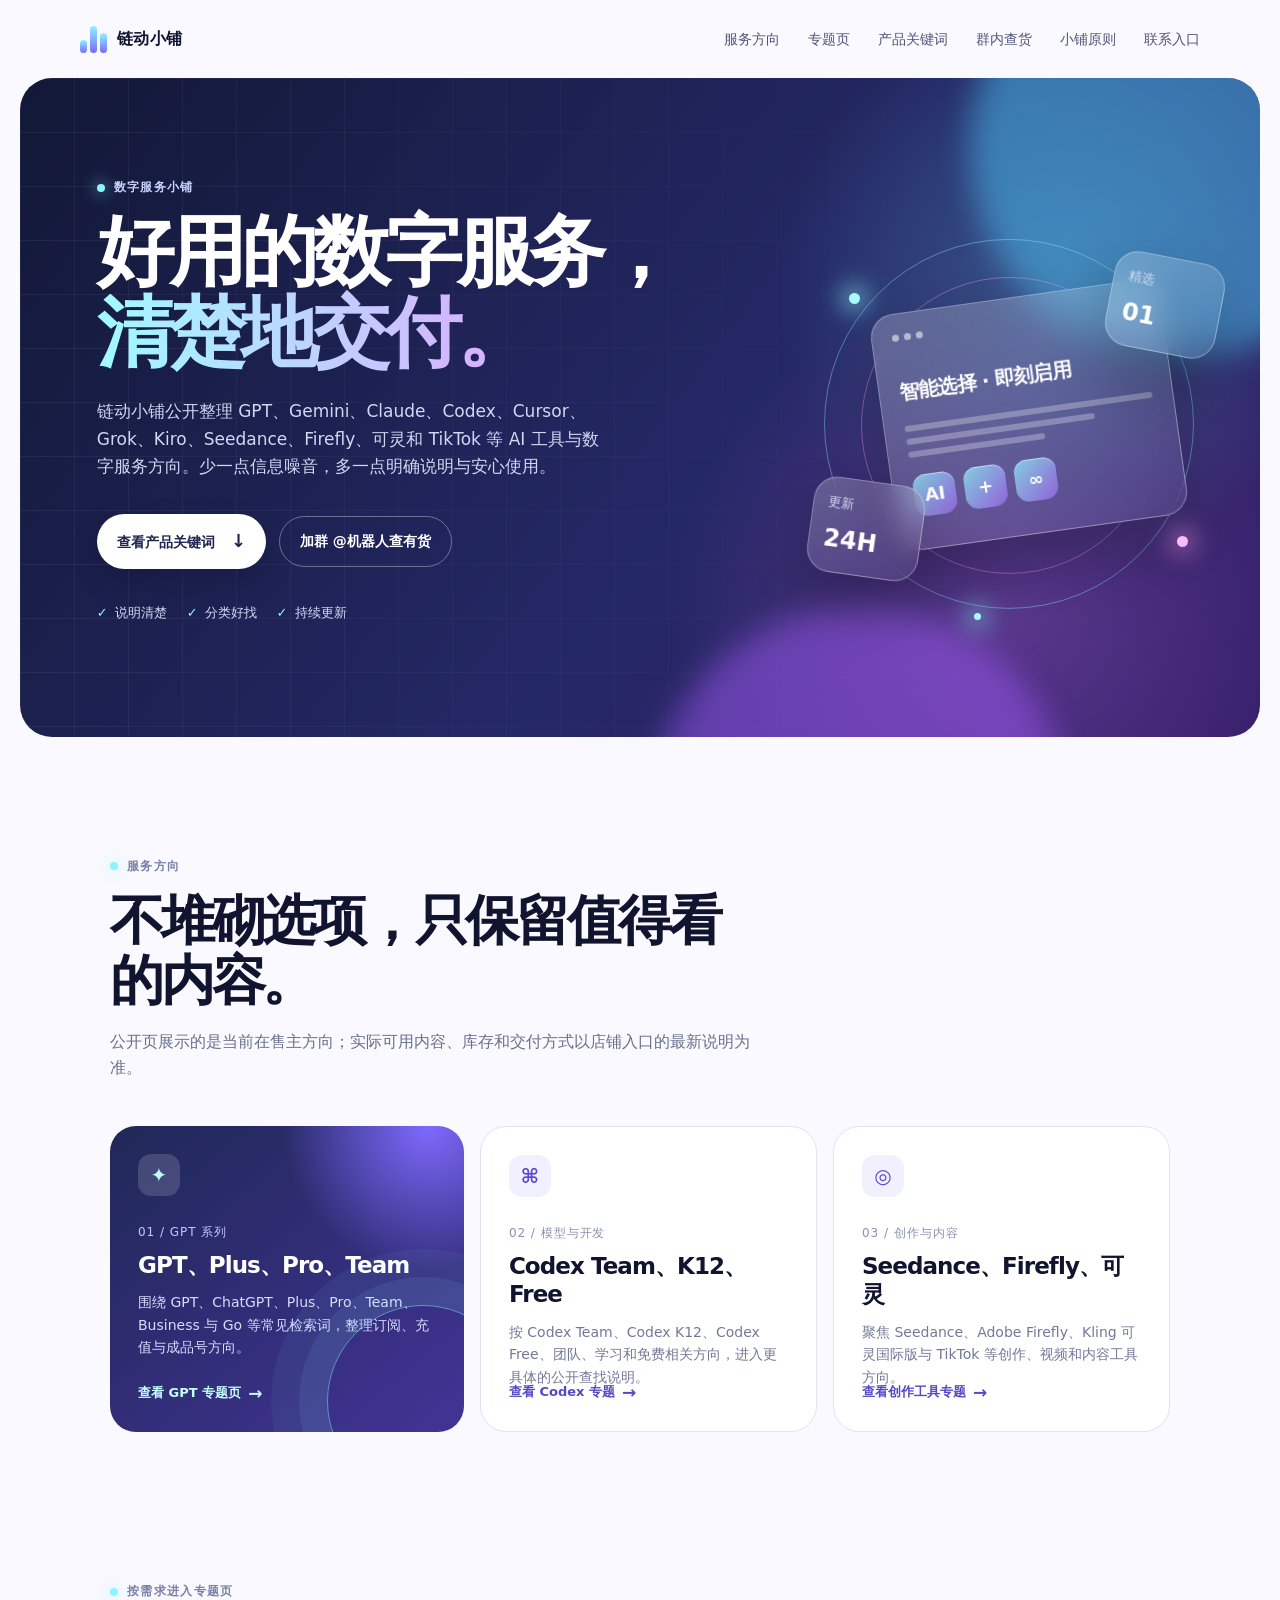
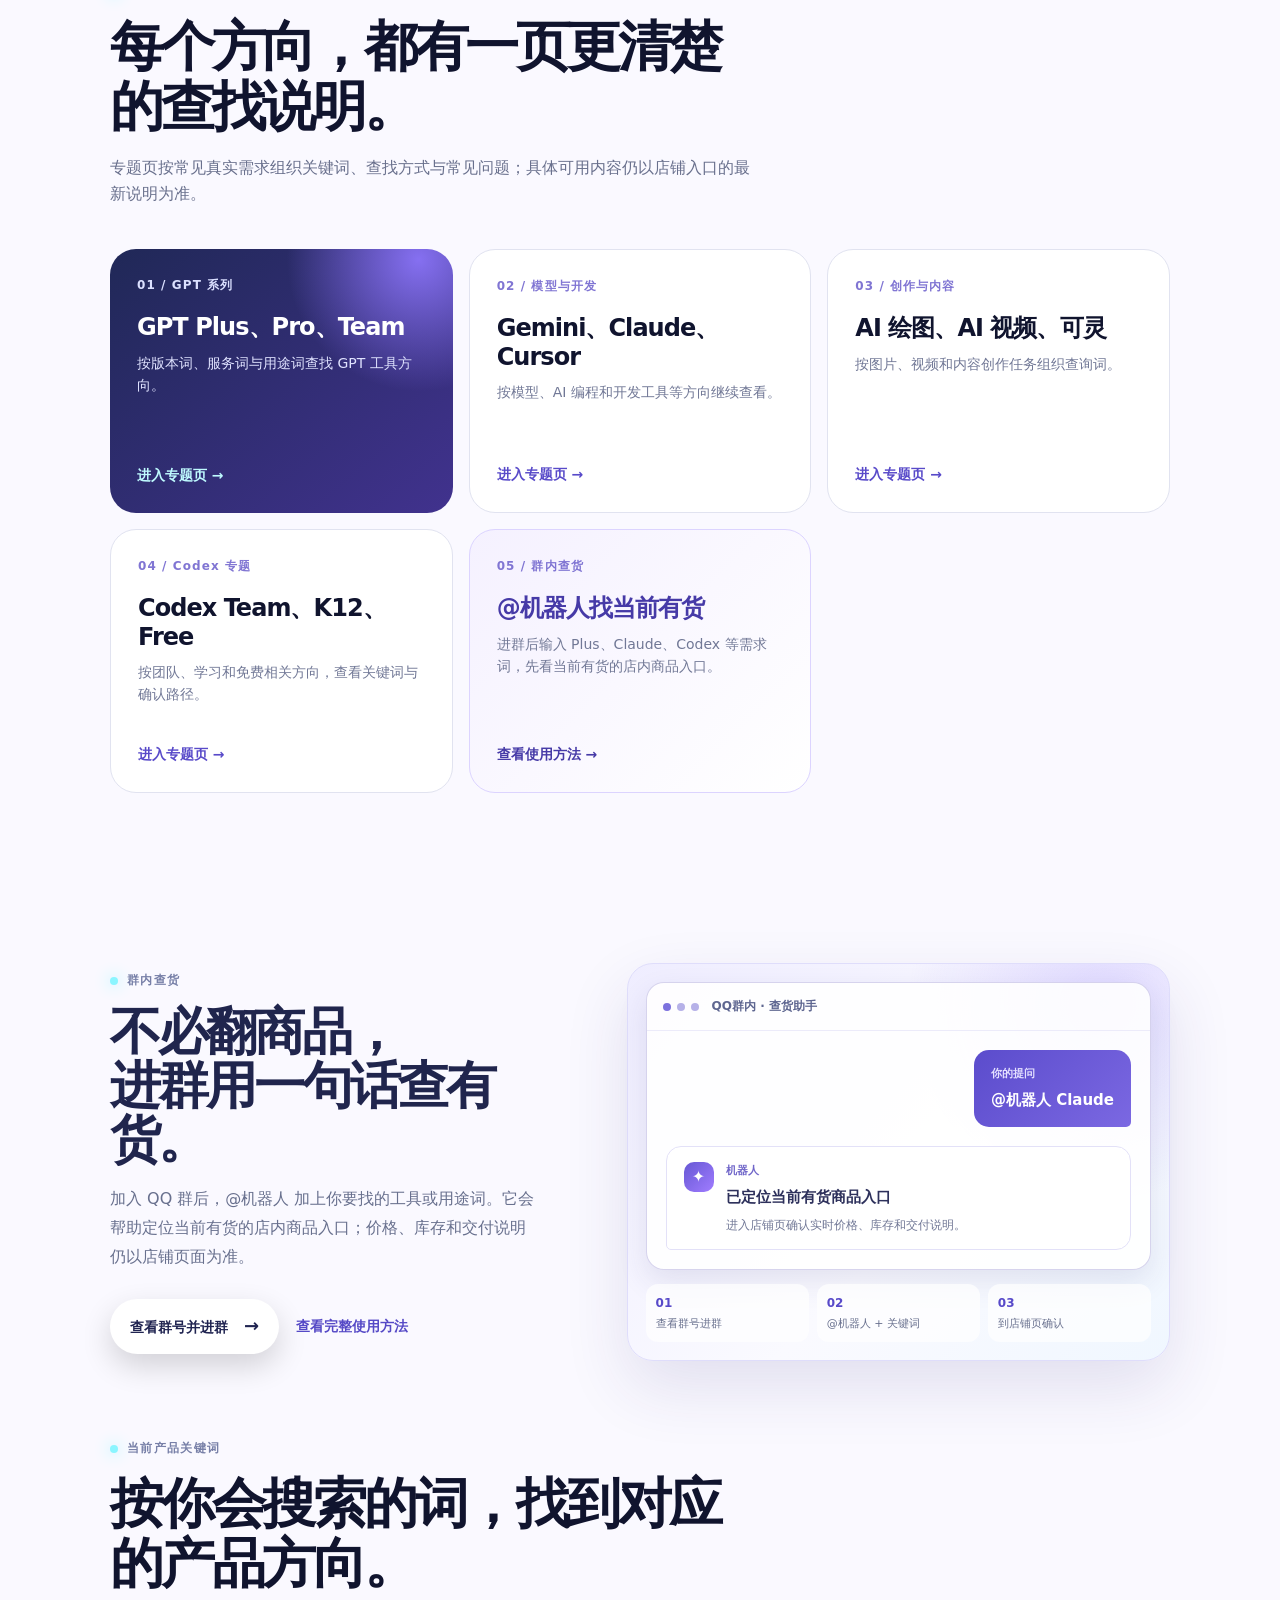
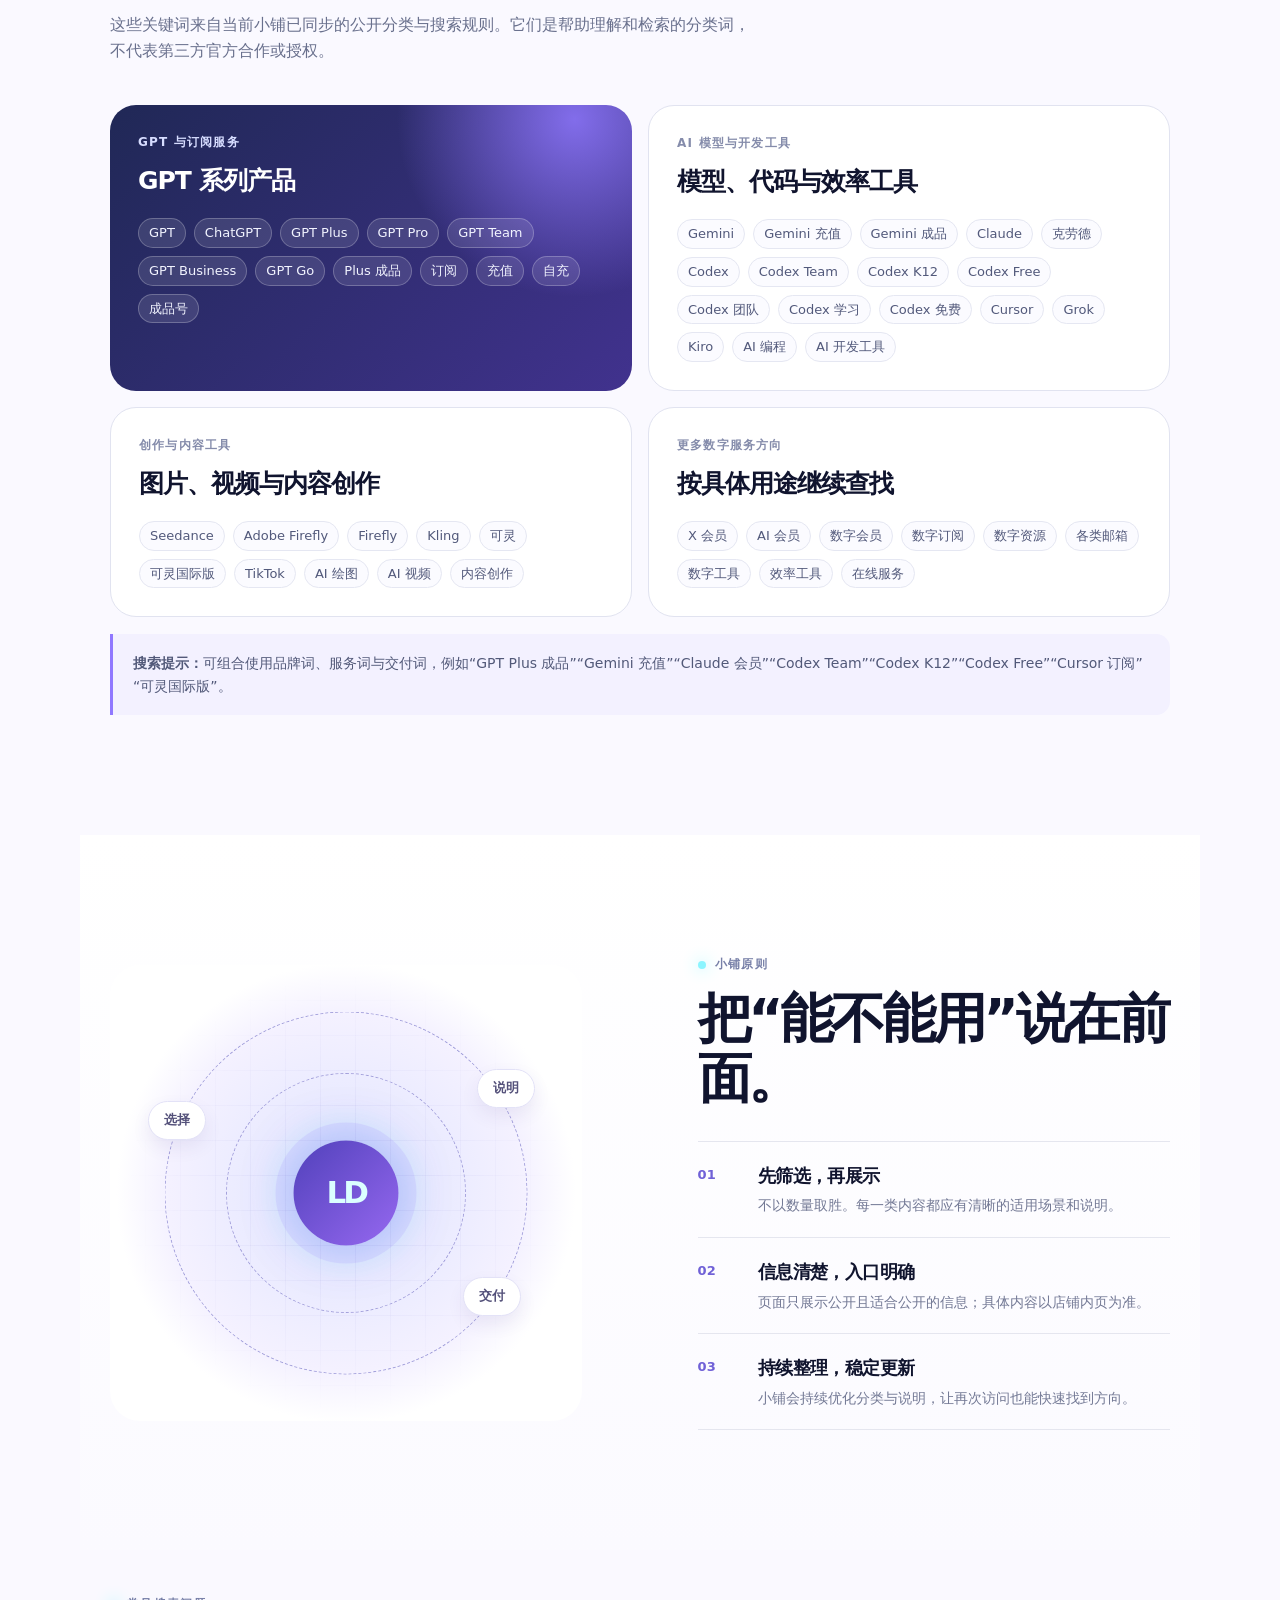
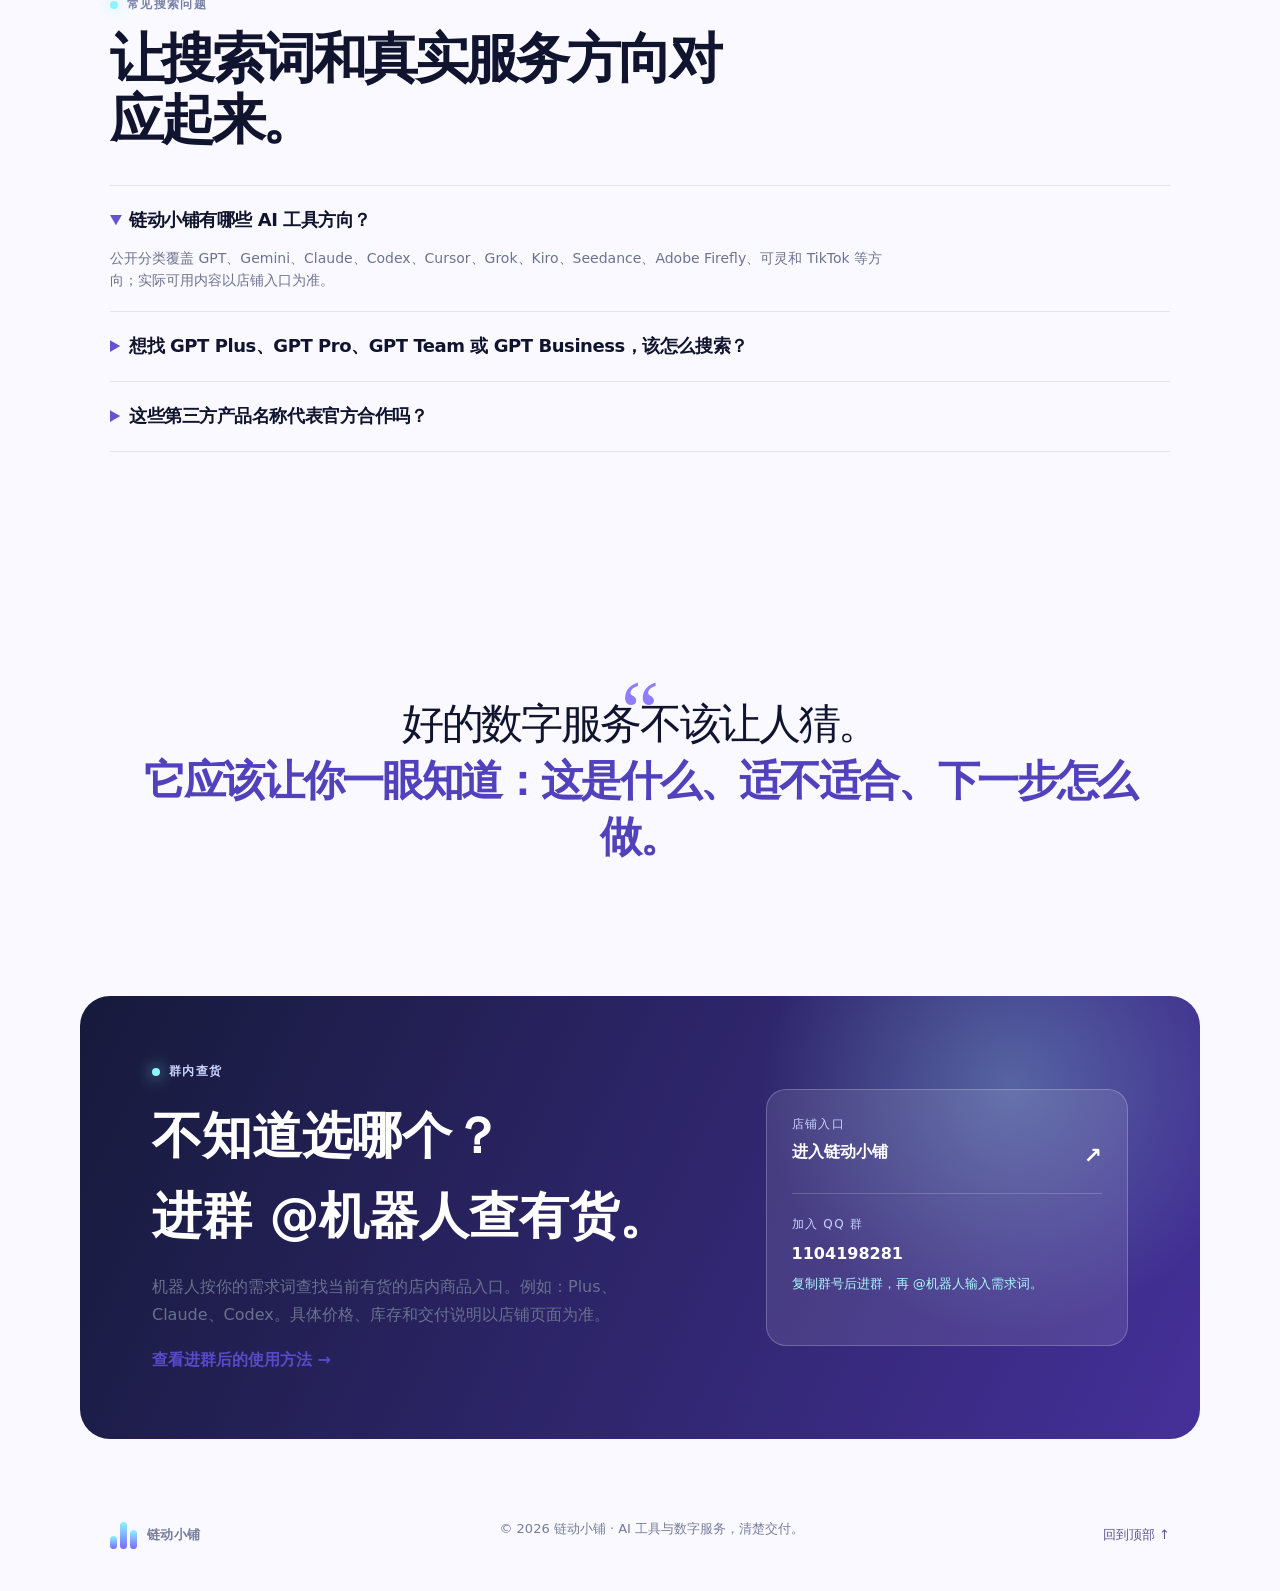
==== commit cbde9b6c: "Update meta tags and content descriptions" ====
--- a/index.html
+++ b/index.html
@@ -3,8 +3,8 @@
   <head>
     <meta charset="UTF-8" />
     <meta name="viewport" content="width=device-width, initial-scale=1.0" />
-    <meta name="description" content="链动小铺提供 GPT、Gemini、Claude、Codex、Cursor、Grok、Kiro、Seedance、Firefly、可灵和 TikTok 等 AI 工具与数字服务的公开分类入口；可加入 QQ 群 @机器人 查询当前有货商品入口。" />
-    <meta name="keywords" content="链动小铺,AI工具,QQ机器人查货,QQ群查货,GPT,ChatGPT,GPT Plus,GPT Pro,GPT Team,GPT Business,GPT Go,Gemini,Claude,Codex,Cursor,Grok,Kiro,Seedance,Adobe Firefly,可灵,Kling,TikTok,AI会员,AI订阅,AI充值,AI成品号,数字服务" />
+    <meta name="description" content="链动小铺提供 GPT、Gemini、Claude、Codex、Codex Team、Codex K12、Codex Free、Cursor、Grok、Kiro、Seedance、Firefly、可灵和 TikTok 等 AI 工具与数字服务的公开分类入口；可加入 QQ 群 @机器人 查询当前有货商品入口。" />
+    <meta name="keywords" content="链动小铺,AI工具,QQ机器人查货,QQ群查货,GPT,ChatGPT,GPT Plus,GPT Pro,GPT Team,GPT Business,GPT Go,Gemini,Claude,Codex,Codex Team,Codex K12,Codex Free,Codex 团队,Codex 学习,Codex 免费,Cursor,Grok,Kiro,Seedance,Adobe Firefly,可灵,Kling,TikTok,AI会员,AI订阅,AI充值,AI成品号,数字服务" />
     <meta name="robots" content="index,follow,max-image-preview:large" />
     <link rel="canonical" href="https://s988777.github.io/ldxp-showcase/" />
     <meta property="og:type" content="website" />
@@ -18,9 +18,9 @@
     <link rel="stylesheet" href="group-entry.css" />
     <script type="application/ld+json">
       {"@context":"https://schema.org","@graph":[
-        {"@type":"WebSite","name":"链动小铺","url":"https://s988777.github.io/ldxp-showcase/","inLanguage":"zh-CN","description":"公开整理 GPT、Gemini、Claude、Codex、Cursor、Grok、Kiro、Seedance、Firefly、可灵和 TikTok 等 AI 工具与数字服务方向。"},
+        {"@type":"WebSite","name":"链动小铺","url":"https://s988777.github.io/ldxp-showcase/","inLanguage":"zh-CN","description":"公开整理 GPT、Gemini、Claude、Codex、Codex Team、Codex K12、Codex Free、Cursor、Grok、Kiro、Seedance、Firefly、可灵和 TikTok 等 AI 工具与数字服务方向。"},
         {"@type":"FAQPage","mainEntity":[
-          {"@type":"Question","name":"链动小铺有哪些 AI 工具方向？","acceptedAnswer":{"@type":"Answer","text":"公开分类覆盖 GPT、Gemini、Claude、Codex、Cursor、Grok、Kiro、Seedance、Adobe Firefly、可灵和 TikTok 等方向；实际可用内容以店铺入口为准。"}},
+          {"@type":"Question","name":"链动小铺有哪些 AI 工具方向？","acceptedAnswer":{"@type":"Answer","text":"公开分类覆盖 GPT、Gemini、Claude、Codex、Codex Team、Codex K12、Codex Free、Cursor、Grok、Kiro、Seedance、Adobe Firefly、可灵和 TikTok 等方向；实际可用内容以店铺入口为准。"}},
           {"@type":"Question","name":"如何查找 GPT Plus、GPT Pro、GPT Team 或 GPT Business？","acceptedAnswer":{"@type":"Answer","text":"可通过店铺内的 GPT、Plus、Pro、Team、Business、Go、订阅、充值或成品号等关键词查找对应分类。"}},
           {"@type":"Question","name":"如何在 QQ 群内查当前有货商品？","acceptedAnswer":{"@type":"Answer","text":"加入公开 QQ 群后，@机器人 并输入需求词，例如 plus、Claude 或 Codex。机器人帮助定位当前有货的店内商品入口；价格、库存和交付说明以店铺页面为准。"}},
           {"@type":"Question","name":"页面展示的品牌名称代表官方合作吗？","acceptedAnswer":{"@type":"Answer","text":"不是。页面中的第三方产品名称仅用于说明服务适用方向和搜索分类，相关商标归各自权利人所有。"}}
@@ -96,9 +96,9 @@
           <article class="service-card">
             <div class="icon icon-code">⌘</div>
             <p class="service-index">02 / 模型与开发</p>
-            <h3>Gemini、Claude、Codex</h3>
-            <p>覆盖 Gemini、Claude、Codex、Cursor、Grok 和 Kiro 等 AI 模型与开发工具方向。</p>
-            <a class="card-cta" href="ai-development.html">查看开发工具专题 <span>→</span></a>
+            <h3>Codex Team、K12、Free</h3>
+            <p>按 Codex Team、Codex K12、Codex Free、团队、学习和免费相关方向，进入更具体的公开查找说明。</p>
+            <a class="card-cta" href="codex-team-k12-free.html">查看 Codex 专题 <span>→</span></a>
             <span class="card-arrow">↗</span>
           </article>
           <article class="service-card">
@@ -122,7 +122,8 @@
           <a class="guide-card guide-gpt" href="gpt-plus.html"><span>01 / GPT 系列</span><h3>GPT Plus、Pro、Team</h3><p>按版本词、服务词与用途词查找 GPT 工具方向。</p><b>进入专题页 →</b></a>
           <a class="guide-card" href="ai-development.html"><span>02 / 模型与开发</span><h3>Gemini、Claude、Cursor</h3><p>按模型、AI 编程和开发工具等方向继续查看。</p><b>进入专题页 →</b></a>
           <a class="guide-card" href="ai-creation.html"><span>03 / 创作与内容</span><h3>AI 绘图、AI 视频、可灵</h3><p>按图片、视频和内容创作任务组织查询词。</p><b>进入专题页 →</b></a>
-          <a class="guide-card group-guide-card" href="qq-bot.html"><span>04 / 群内查货</span><h3>@机器人找当前有货</h3><p>进群后输入 Plus、Claude、Codex 等需求词，先看当前有货的店内商品入口。</p><b>查看使用方法 →</b></a>
+          <a class="guide-card" href="codex-team-k12-free.html"><span>04 / Codex 专题</span><h3>Codex Team、K12、Free</h3><p>按团队、学习和免费相关方向，查看关键词与确认路径。</p><b>进入专题页 →</b></a>
+          <a class="guide-card group-guide-card" href="qq-bot.html"><span>05 / 群内查货</span><h3>@机器人找当前有货</h3><p>进群后输入 Plus、Claude、Codex 等需求词，先看当前有货的店内商品入口。</p><b>查看使用方法 →</b></a>
         </div>
       </section>
 
@@ -156,7 +157,7 @@
           </article>
           <article class="catalog-card">
             <p class="catalog-label">AI 模型与开发工具</p><h3>模型、代码与效率工具</h3>
-            <ul class="keyword-pills" aria-label="AI 模型与开发工具关键词"><li>Gemini</li><li>Gemini 充值</li><li>Gemini 成品</li><li>Claude</li><li>克劳德</li><li>Codex</li><li>Cursor</li><li>Grok</li><li>Kiro</li><li>AI 编程</li><li>AI 开发工具</li></ul>
+            <ul class="keyword-pills" aria-label="AI 模型与开发工具关键词"><li>Gemini</li><li>Gemini 充值</li><li>Gemini 成品</li><li>Claude</li><li>克劳德</li><li>Codex</li><li>Codex Team</li><li>Codex K12</li><li>Codex Free</li><li>Codex 团队</li><li>Codex 学习</li><li>Codex 免费</li><li>Cursor</li><li>Grok</li><li>Kiro</li><li>AI 编程</li><li>AI 开发工具</li></ul>
           </article>
           <article class="catalog-card">
             <p class="catalog-label">创作与内容工具</p><h3>图片、视频与内容创作</h3>
@@ -167,7 +168,7 @@
             <ul class="keyword-pills" aria-label="更多数字服务关键词"><li>X 会员</li><li>AI 会员</li><li>数字会员</li><li>数字订阅</li><li>数字资源</li><li>各类邮箱</li><li>数字工具</li><li>效率工具</li><li>在线服务</li></ul>
           </article>
         </div>
-        <div class="search-note"><b>搜索提示：</b>可组合使用品牌词、服务词与交付词，例如“GPT Plus 成品”“Gemini 充值”“Claude 会员”“Cursor 订阅”“可灵国际版”。</div>
+        <div class="search-note"><b>搜索提示：</b>可组合使用品牌词、服务词与交付词，例如“GPT Plus 成品”“Gemini 充值”“Claude 会员”“Codex Team”“Codex K12”“Codex Free”“Cursor 订阅”“可灵国际版”。</div>
       </section>
 
       <section id="why" class="section principles">
--- a/group-entry.css
+++ b/group-entry.css
@@ -29,6 +29,184 @@
   color: #69718e;
   font-size: 13px;
   line-height: 1.55;
+}
+
+.bot-flow-section {
+  display: grid;
+  grid-template-columns: minmax(0, .88fr) minmax(360px, 1.12fr);
+  align-items: center;
+  gap: clamp(34px, 7vw, 94px);
+  padding-top: 50px;
+  padding-bottom: 50px;
+}
+
+.bot-flow-copy h2 {
+  max-width: 510px;
+  margin: 15px 0 18px;
+  color: #20254d;
+  font-size: clamp(31px, 4vw, 51px);
+  line-height: 1.06;
+  letter-spacing: -.06em;
+}
+
+.bot-flow-copy > p:not(.eyebrow) {
+  max-width: 510px;
+  margin: 0;
+  color: #68708e;
+  line-height: 1.8;
+}
+
+.bot-flow-actions {
+  display: flex;
+  align-items: center;
+  flex-wrap: wrap;
+  gap: 17px;
+  margin-top: 27px;
+}
+
+.bot-flow-actions .button {
+  text-decoration: none;
+}
+
+.bot-flow-link {
+  color: #5549c6;
+  font-size: 14px;
+  font-weight: 850;
+  text-decoration: none;
+}
+
+.bot-demo {
+  padding: 18px;
+  border: 1px solid #dfddfb;
+  border-radius: 26px;
+  background: radial-gradient(circle at 88% 10%, rgba(148, 124, 255, .25), transparent 33%), linear-gradient(135deg, #efedff, #fafaff 58%, #f0f7ff);
+  box-shadow: 0 26px 65px rgba(49, 43, 125, .12);
+}
+
+.bot-demo-window {
+  overflow: hidden;
+  border: 1px solid rgba(73, 61, 173, .22);
+  border-radius: 18px;
+  background: rgba(255, 255, 255, .88);
+  box-shadow: 0 12px 30px rgba(48, 43, 121, .11);
+}
+
+.bot-demo-bar {
+  display: flex;
+  align-items: center;
+  gap: 6px;
+  padding: 14px 16px;
+  border-bottom: 1px solid #ecebfa;
+  color: #5e6690;
+  font-size: 12px;
+}
+
+.bot-demo-bar span {
+  width: 8px;
+  height: 8px;
+  border-radius: 50%;
+  background: #b6b1e8;
+}
+
+.bot-demo-bar span:first-child {
+  background: #7c71de;
+}
+
+.bot-demo-bar b {
+  margin-left: 7px;
+  font-weight: 800;
+}
+
+.bot-query,
+.bot-response {
+  margin: 19px;
+  padding: 15px 17px;
+  border-radius: 15px;
+}
+
+.bot-query {
+  width: fit-content;
+  margin-left: auto;
+  border-bottom-right-radius: 5px;
+  color: #fff;
+  background: linear-gradient(135deg, #5b4ccc, #7b68e2);
+}
+
+.bot-query small,
+.bot-response small {
+  display: block;
+  margin-bottom: 5px;
+  font-size: 11px;
+  font-weight: 800;
+}
+
+.bot-query small {
+  color: #e4e0ff;
+}
+
+.bot-query strong,
+.bot-response strong {
+  display: block;
+  font-size: 15px;
+}
+
+.bot-response {
+  display: flex;
+  gap: 12px;
+  align-items: flex-start;
+  margin-top: 0;
+  border: 1px solid #e3e1f8;
+  border-bottom-left-radius: 5px;
+  color: #2e315c;
+  background: #fff;
+}
+
+.bot-response small {
+  color: #7066c9;
+}
+
+.bot-response p {
+  margin: 7px 0 0;
+  color: #717896;
+  font-size: 12px;
+  line-height: 1.55;
+}
+
+.bot-avatar {
+  display: grid;
+  flex: 0 0 auto;
+  width: 30px;
+  height: 30px;
+  place-items: center;
+  border-radius: 10px;
+  color: #fff;
+  background: linear-gradient(135deg, #6758d4, #a07cff);
+}
+
+.bot-flow-steps {
+  display: grid;
+  grid-template-columns: repeat(3, 1fr);
+  gap: 8px;
+  margin: 14px 0 0;
+  padding: 0;
+  list-style: none;
+}
+
+.bot-flow-steps li {
+  min-width: 0;
+  padding: 11px 10px;
+  border-radius: 12px;
+  background: rgba(255, 255, 255, .72);
+  color: #68708e;
+  font-size: 11px;
+  line-height: 1.45;
+}
+
+.bot-flow-steps b {
+  display: block;
+  margin-bottom: 3px;
+  color: #584ac9;
+  font-size: 12px;
 }
 
 .group-page {
@@ -141,6 +319,27 @@
 }
 
 @media (max-width: 820px) {
+  .bot-flow-section {
+    grid-template-columns: 1fr;
+    gap: 28px;
+    padding-top: 28px;
+    padding-bottom: 28px;
+  }
+
+  .bot-flow-copy h2 {
+    font-size: clamp(31px, 10vw, 44px);
+  }
+
+  .bot-demo {
+    padding: 12px;
+    border-radius: 20px;
+  }
+
+  .bot-query,
+  .bot-response {
+    margin: 13px;
+  }
+
   .group-command-grid {
     grid-template-columns: 1fr;
   }
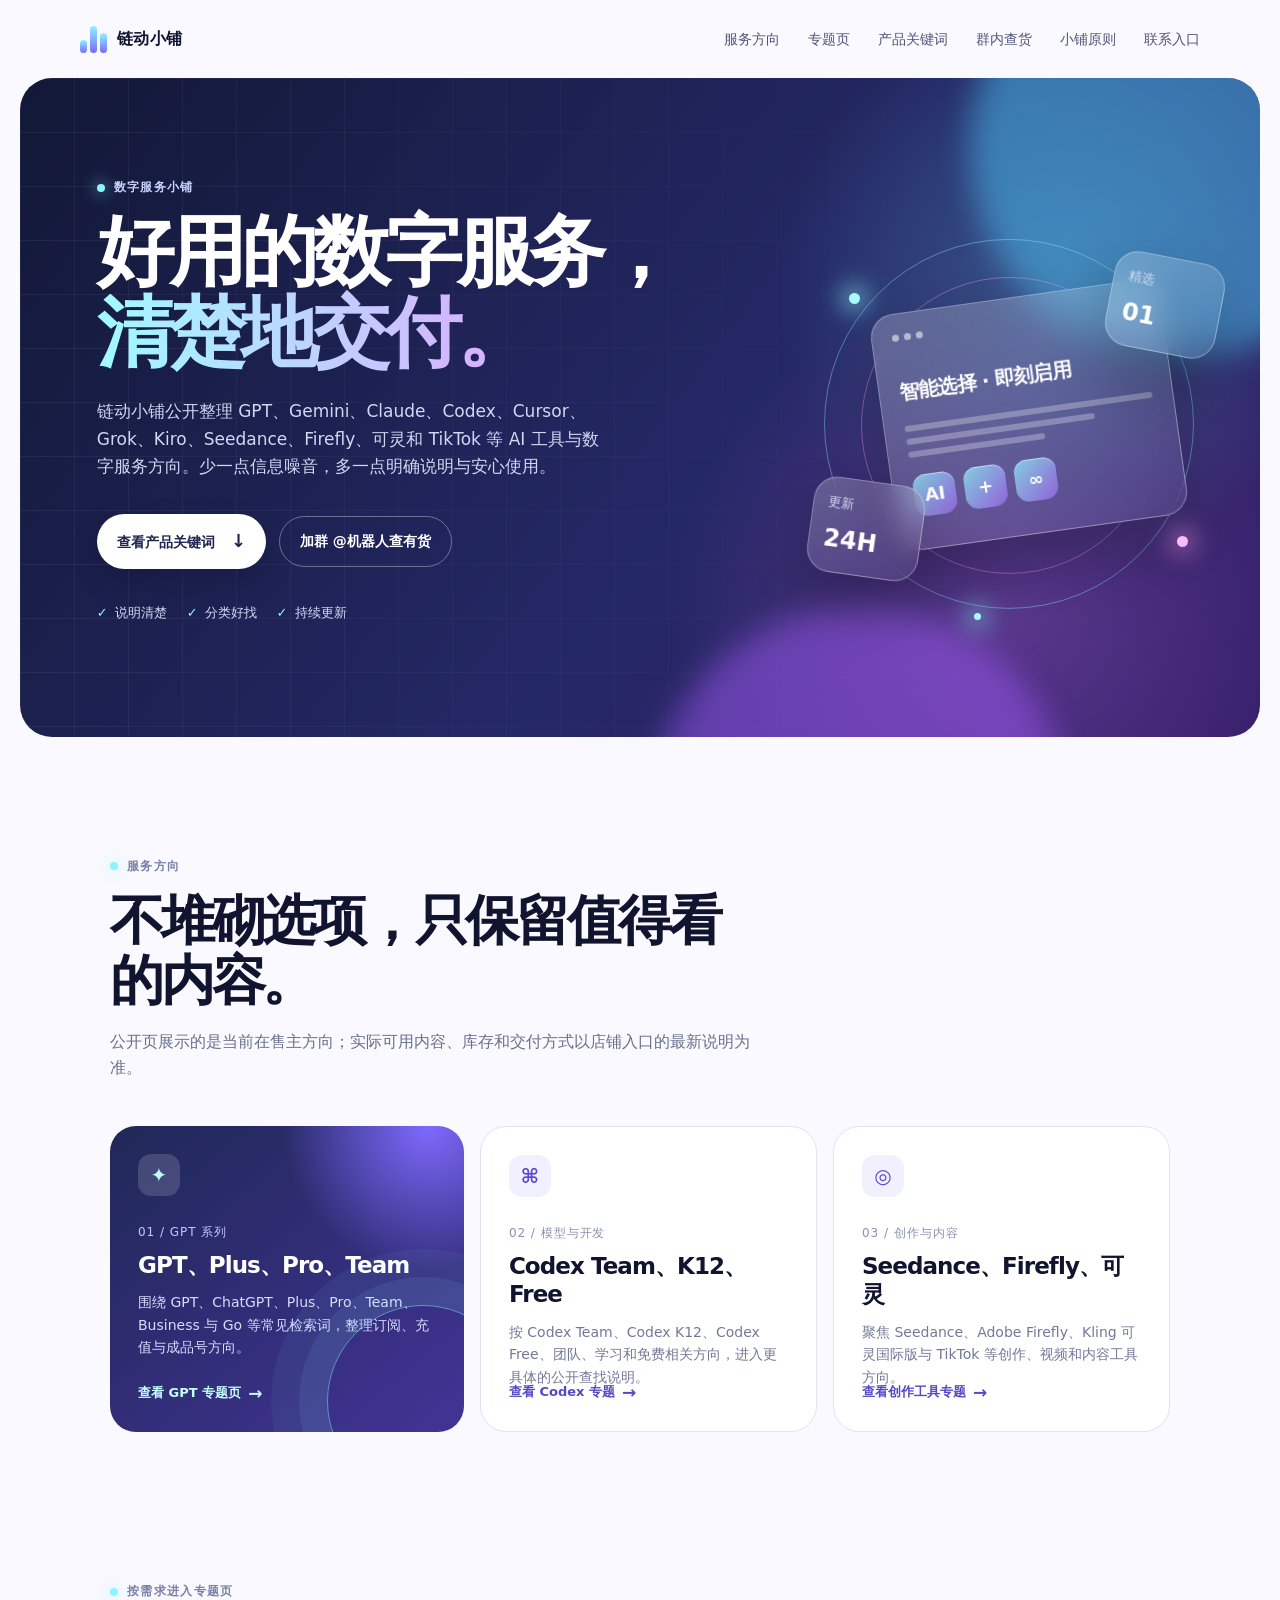
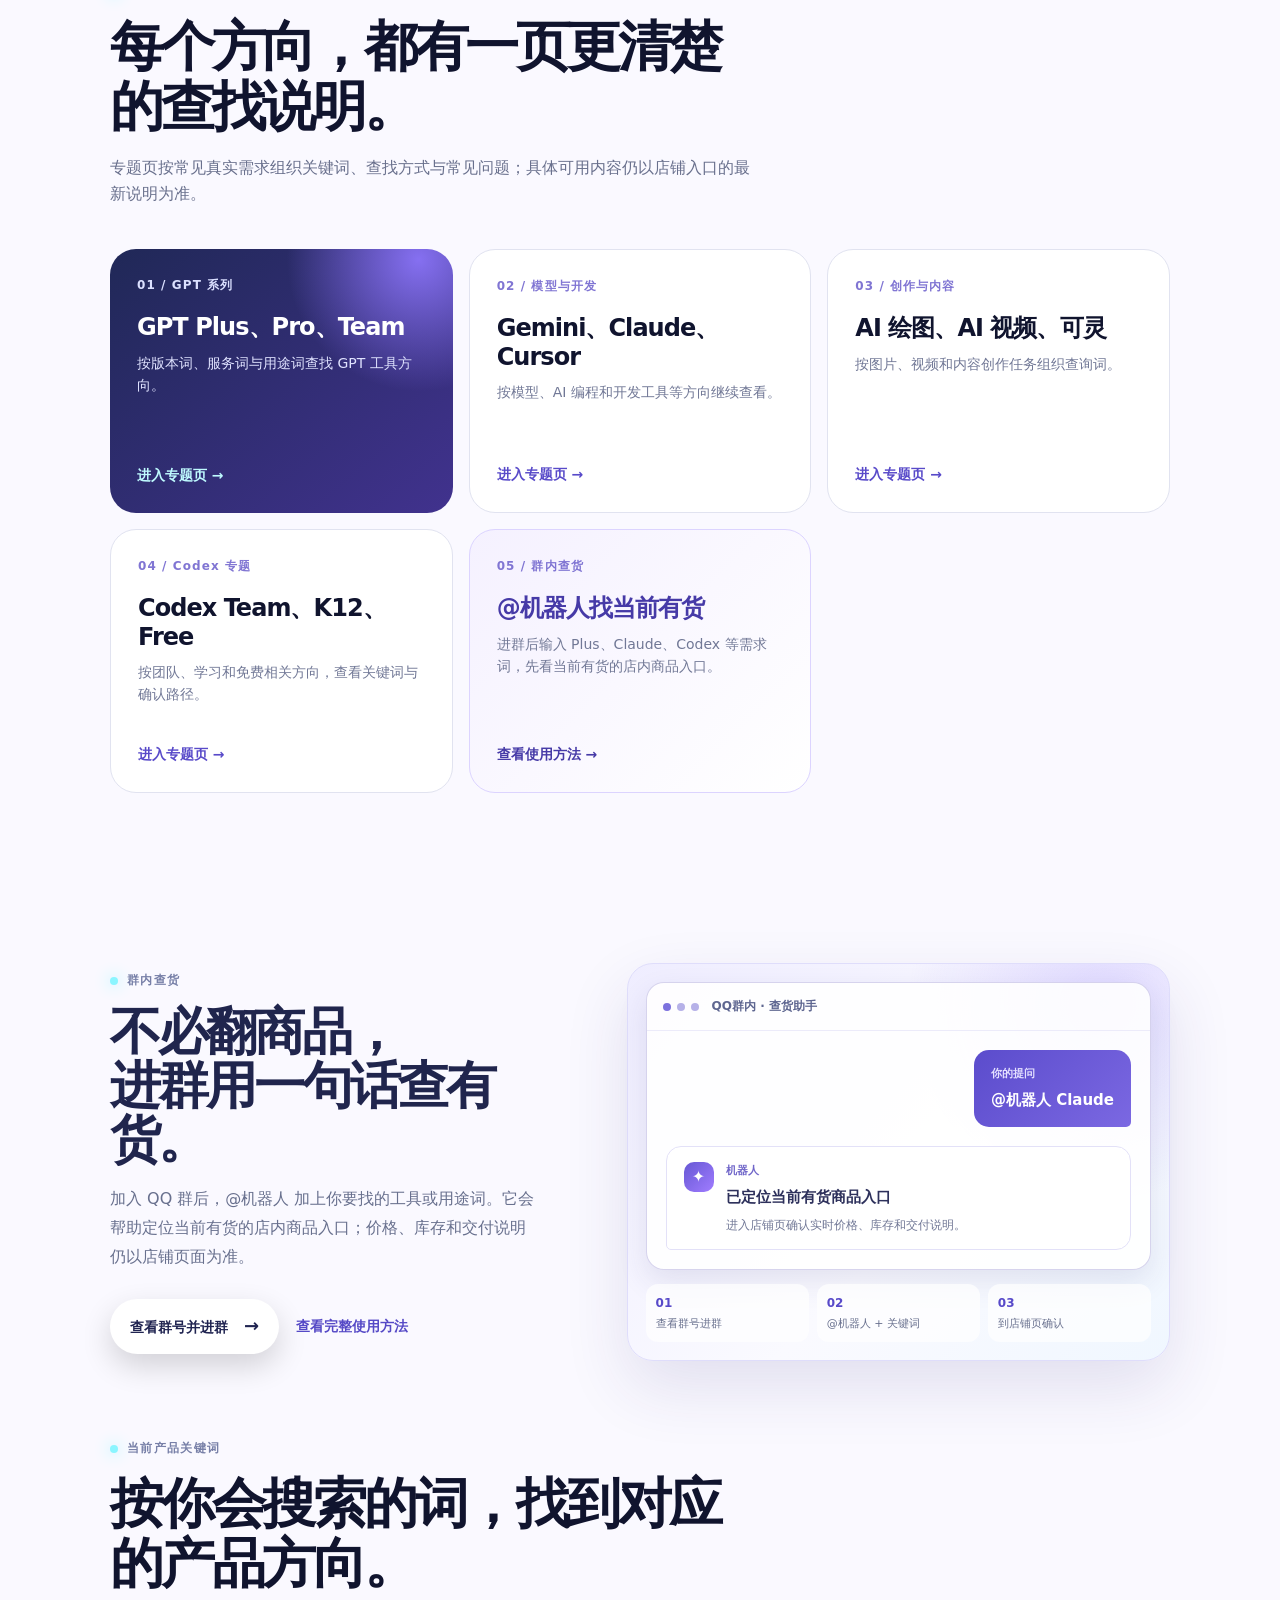
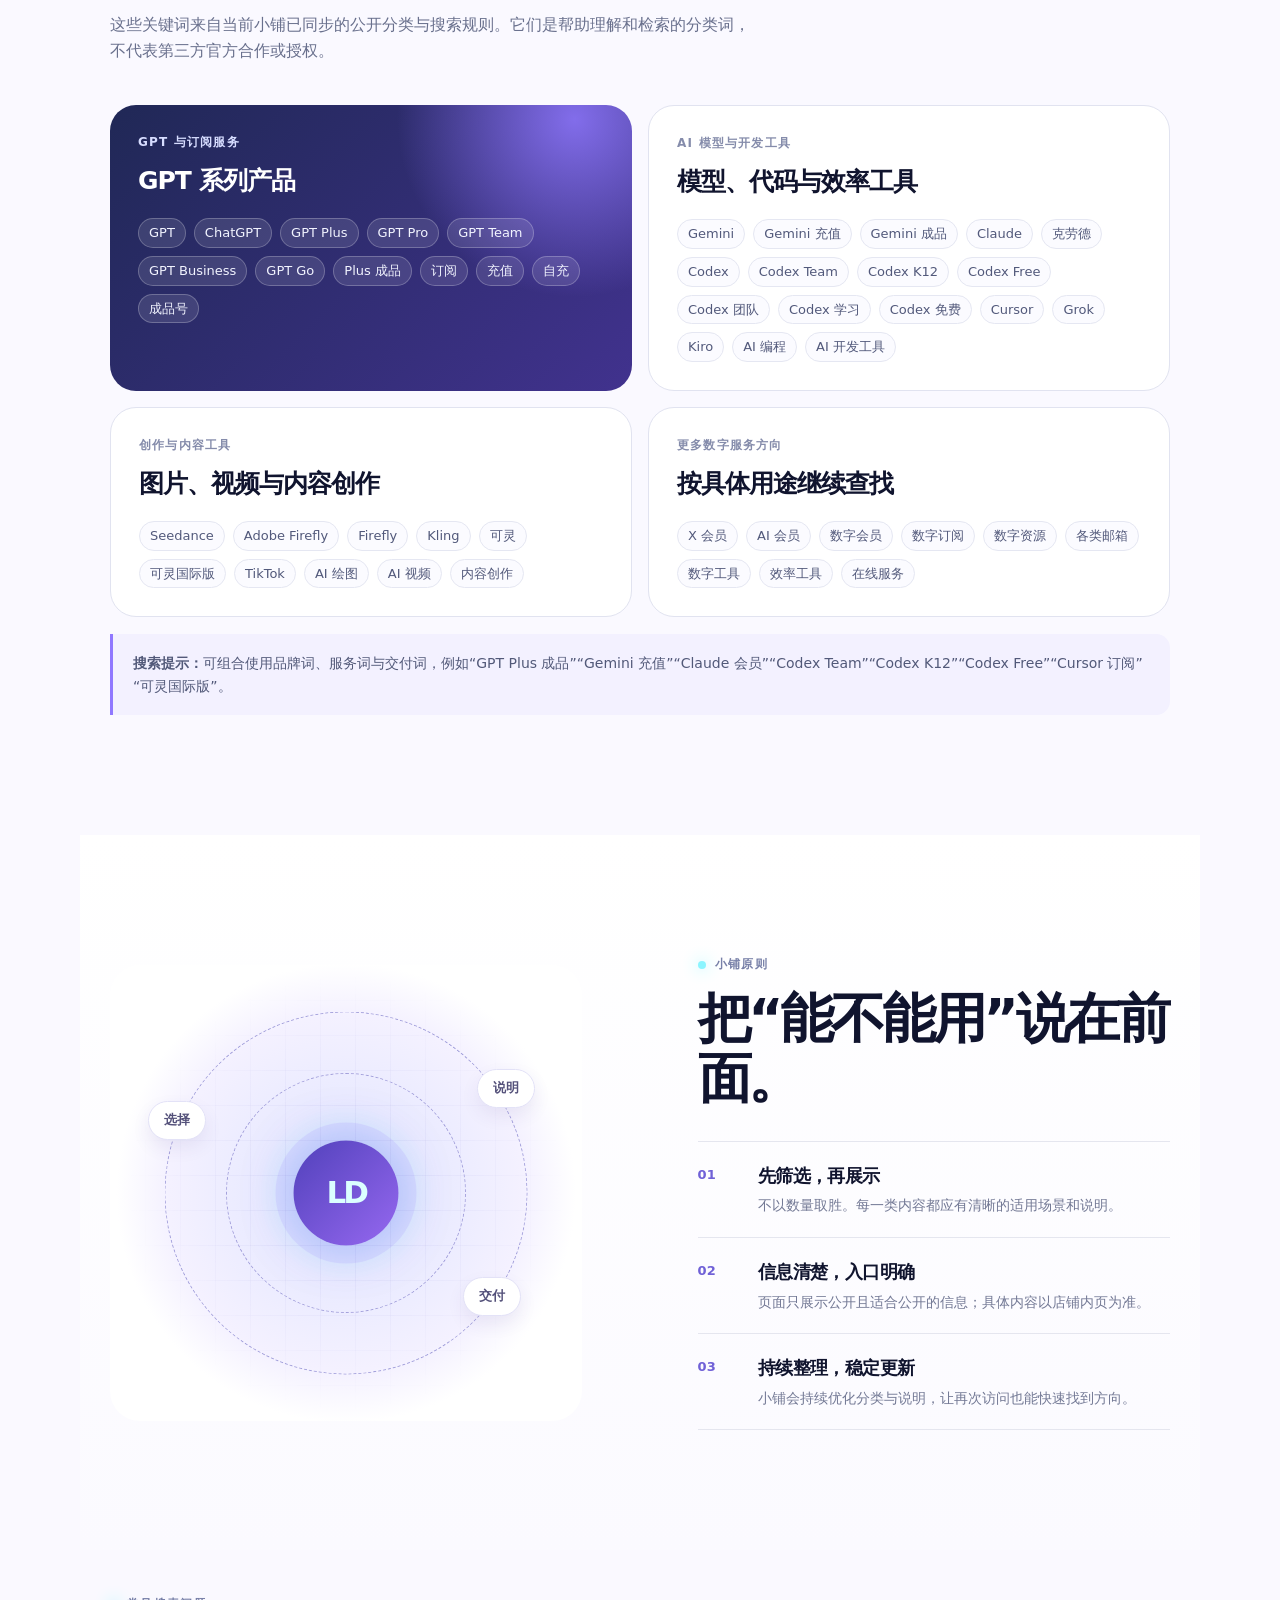
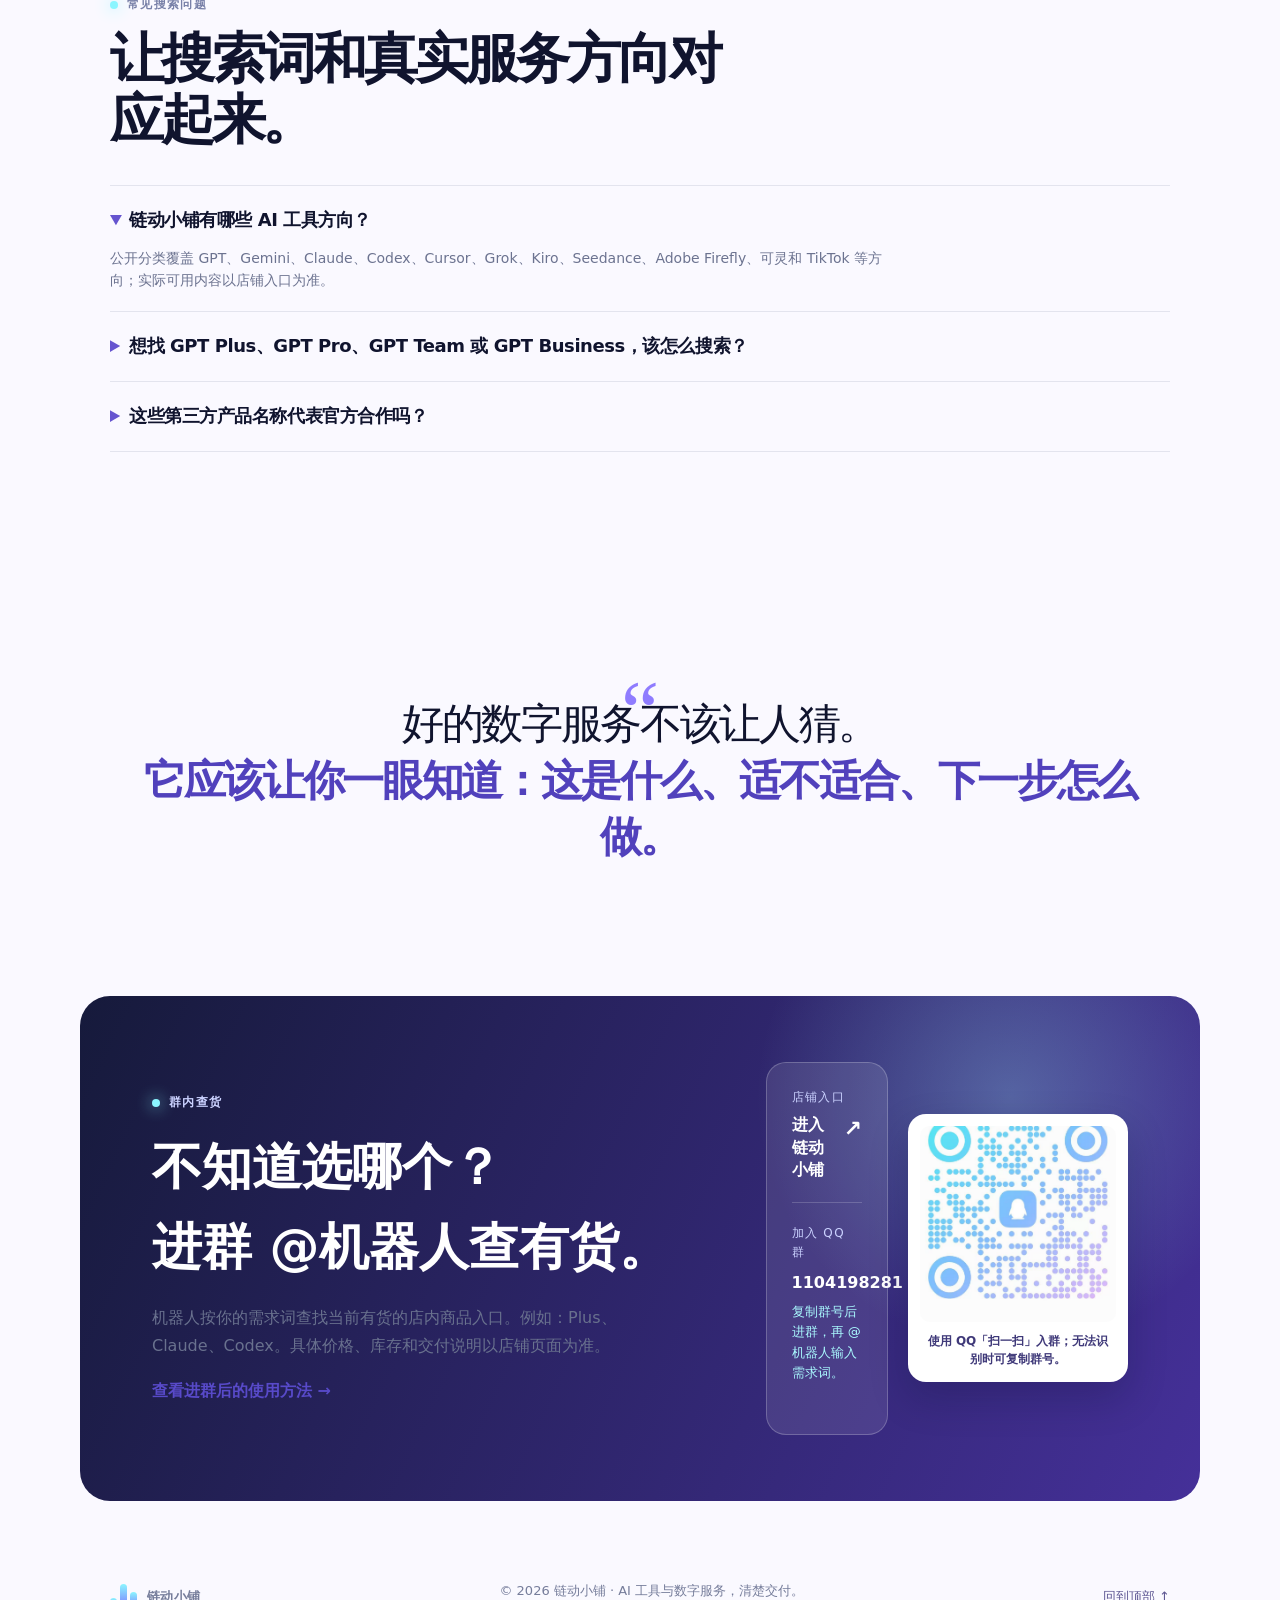
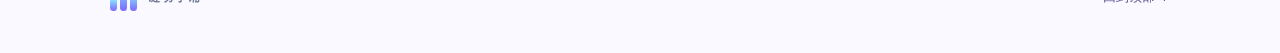
==== commit 1bdb05b1: "Add files via upload" ====
--- a/index.html
+++ b/index.html
@@ -208,14 +208,20 @@
           <p class="group-copy">机器人按你的需求词查找当前有货的店内商品入口。例如：Plus、Claude、Codex。具体价格、库存和交付说明以店铺页面为准。</p>
           <a class="group-text-link" href="qq-bot.html#join">查看进群后的使用方法 →</a>
         </div>
-        <div class="contact-card">
-          <p>店铺入口</p>
-          <a id="store-link" class="contact-link" href="#" rel="noopener noreferrer">请在 script.js 中填写店铺链接 <span>↗</span></a>
-          <hr />
-          <p>加入 QQ 群</p>
-          <button id="contact-copy" class="copy-button" type="button" disabled>请在 script.js 中填写联系信息</button>
-          <small class="group-copy-hint">复制群号后进群，再 @机器人输入需求词。</small>
-          <small id="copy-feedback" aria-live="polite"></small>
+        <div class="contact-card-with-qr">
+          <div class="contact-card">
+            <p>店铺入口</p>
+            <a id="store-link" class="contact-link" href="#" rel="noopener noreferrer">请在 script.js 中填写店铺链接 <span>↗</span></a>
+            <hr />
+            <p>加入 QQ 群</p>
+            <button id="contact-copy" class="copy-button" type="button" disabled>请在 script.js 中填写联系信息</button>
+            <small class="group-copy-hint">复制群号后进群，再 @机器人输入需求词。</small>
+            <small id="copy-feedback" aria-live="polite"></small>
+          </div>
+          <figure class="group-qr-card">
+            <img src="qq-group-qr-1104198281.png" width="885" height="885" alt="加入链动小铺 QQ 群的二维码" loading="lazy" />
+            <figcaption>使用 QQ「扫一扫」入群；无法识别时可复制群号。</figcaption>
+          </figure>
         </div>
       </section>
     </main>
--- a/group-entry.css
+++ b/group-entry.css
@@ -250,6 +250,17 @@
   background: radial-gradient(circle at 92% 6%, rgba(144, 120, 255, .82), transparent 31%), linear-gradient(135deg, #202856, #41328e);
 }
 
+.group-join-grid {
+  display: grid;
+  grid-template-columns: minmax(0, 1fr) minmax(220px, 270px);
+  align-items: center;
+  gap: clamp(24px, 5vw, 54px);
+}
+
+.group-join-copy {
+  min-width: 0;
+}
+
 .group-join-panel p {
   margin: 0;
   color: #dfe3ff;
@@ -318,6 +329,55 @@
   border-color: rgba(255, 255, 255, .45);
 }
 
+.group-qr-card {
+  margin: 0;
+  padding: 11px;
+  border: 1px solid rgba(255, 255, 255, .4);
+  border-radius: 18px;
+  background: #fff;
+  box-shadow: 0 16px 38px rgba(11, 13, 45, .22);
+}
+
+.group-qr-card img {
+  display: block;
+  width: 100%;
+  height: auto;
+  border-radius: 10px;
+  background: #fff;
+}
+
+.group-qr-card figcaption {
+  padding: 10px 5px 2px;
+  color: #3f3979;
+  font-size: 12px;
+  font-weight: 750;
+  line-height: 1.5;
+  text-align: center;
+}
+
+.contact-qr-layout {
+  display: grid;
+  grid-template-columns: minmax(0, 620px) minmax(220px, 270px);
+  align-items: center;
+  gap: clamp(24px, 5vw, 54px);
+  margin-top: 31px;
+}
+
+.contact-qr-layout .public-contact {
+  margin-top: 0;
+}
+
+.contact-card-with-qr {
+  display: grid;
+  grid-template-columns: minmax(0, 1fr) minmax(170px, 220px);
+  align-items: center;
+  gap: 20px;
+}
+
+.contact-section .group-qr-card {
+  width: min(220px, 100%);
+}
+
 @media (max-width: 820px) {
   .bot-flow-section {
     grid-template-columns: 1fr;
@@ -348,6 +408,27 @@
     padding: 24px;
   }
 
+  .group-join-grid {
+    grid-template-columns: 1fr;
+    gap: 24px;
+  }
+
+  .contact-qr-layout,
+  .contact-card-with-qr {
+    grid-template-columns: 1fr;
+    gap: 24px;
+  }
+
+  .contact-qr-layout .group-qr-card,
+  .contact-section .group-qr-card {
+    margin: 0 auto;
+  }
+
+  .group-qr-card {
+    width: min(270px, 100%);
+    margin: 0 auto;
+  }
+
   .group-copy-row {
     align-items: flex-start;
     flex-direction: column;
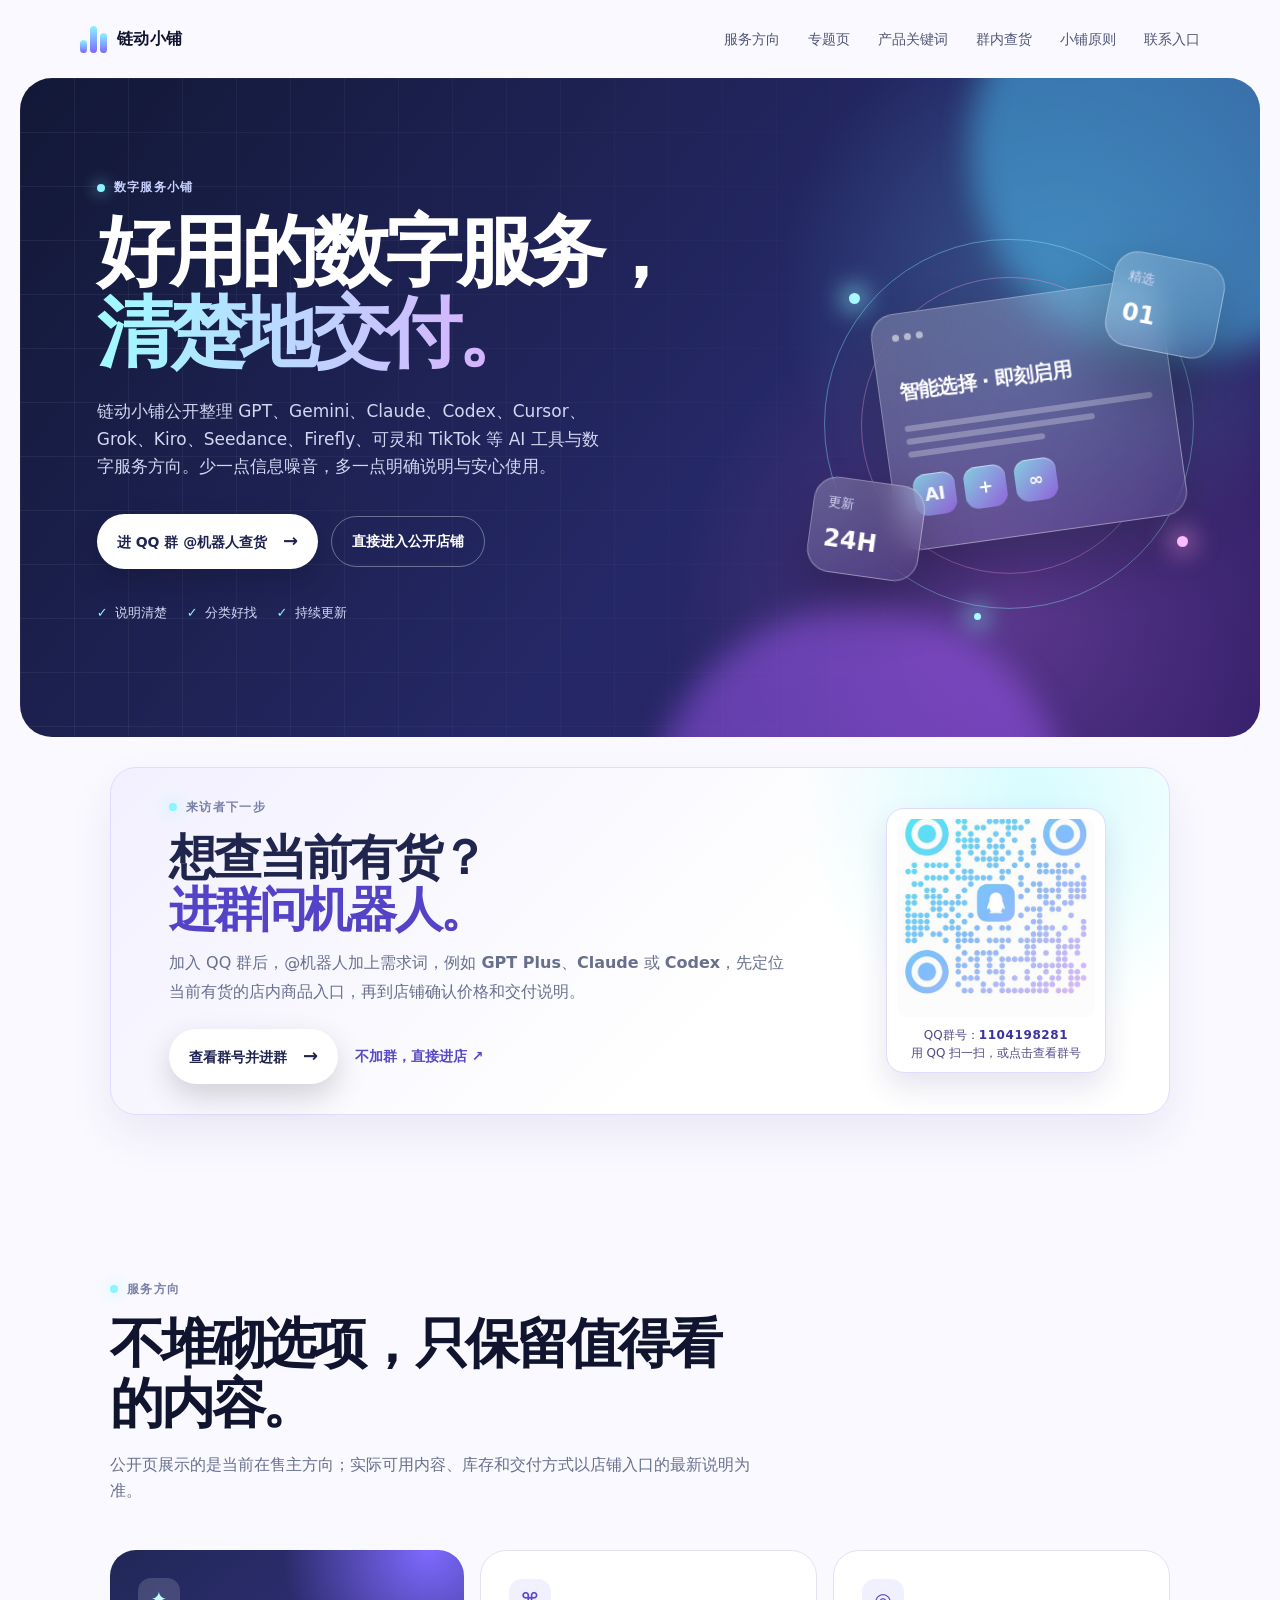
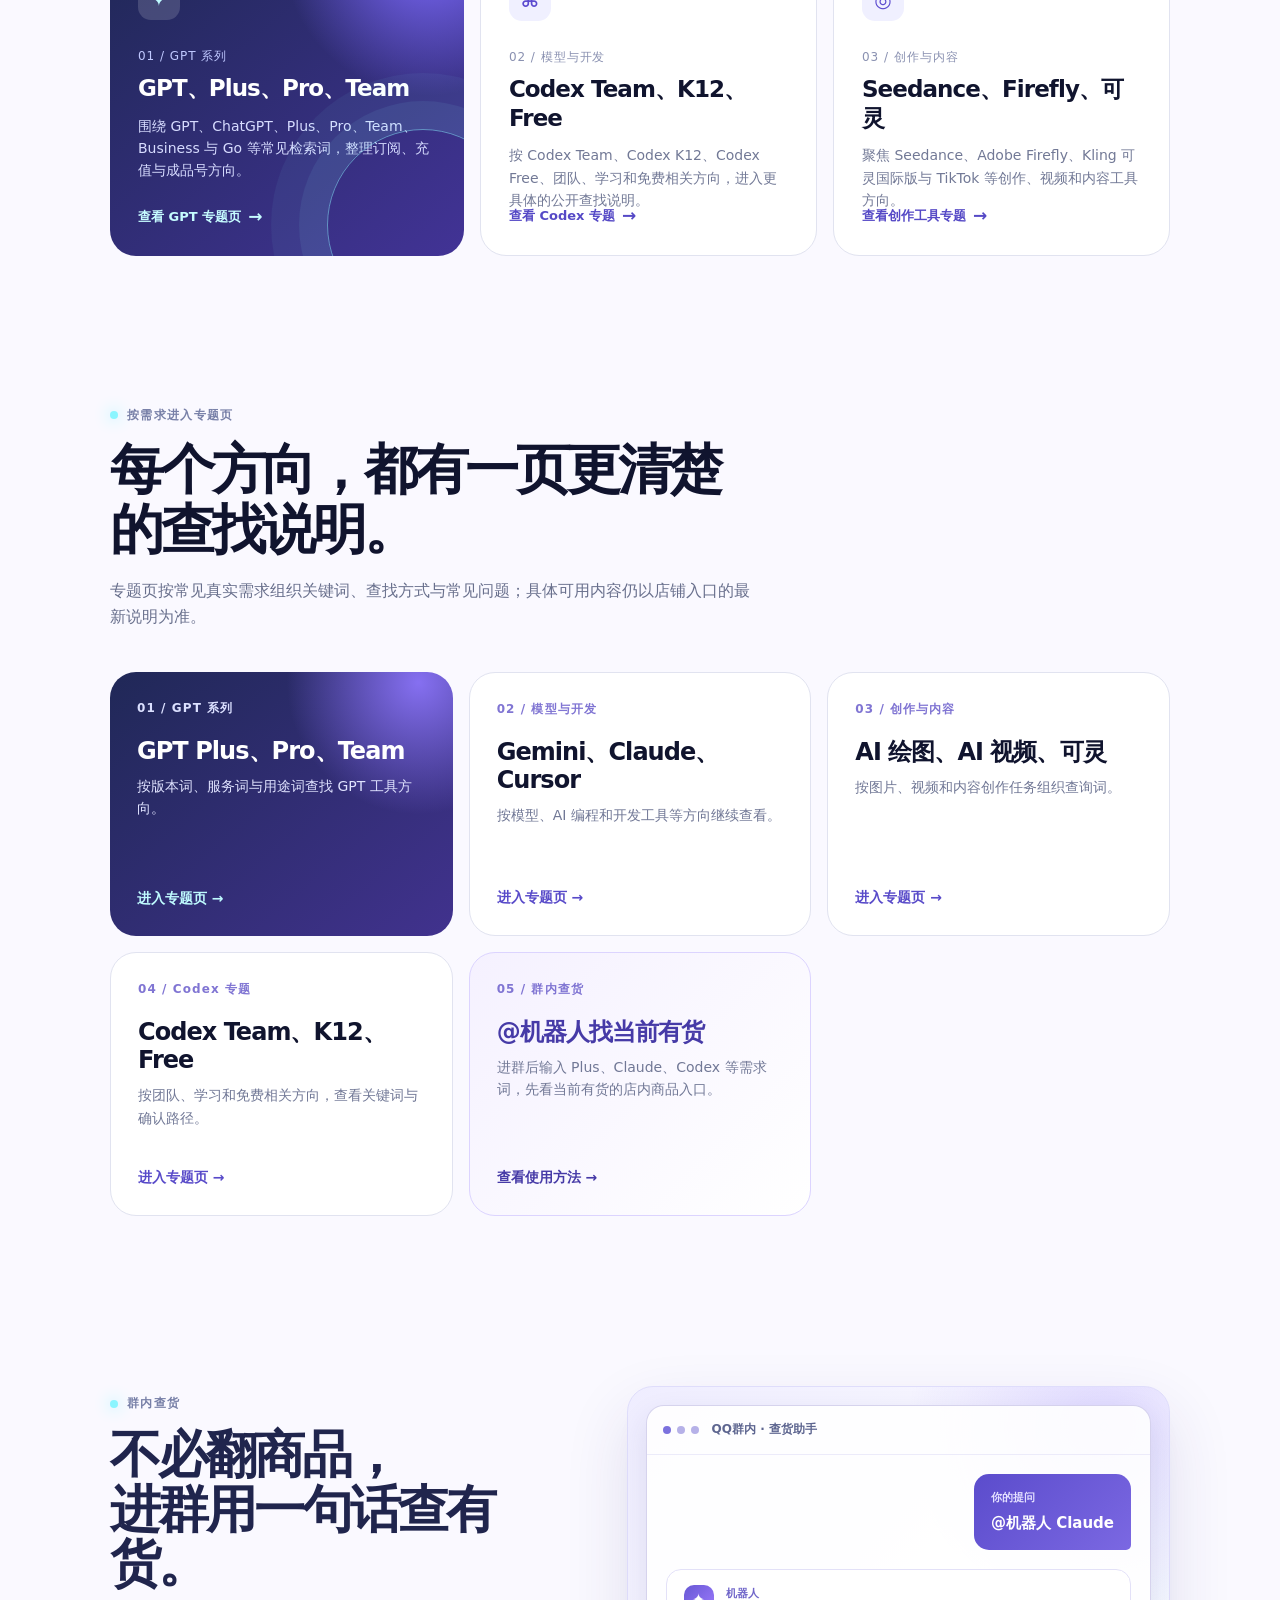
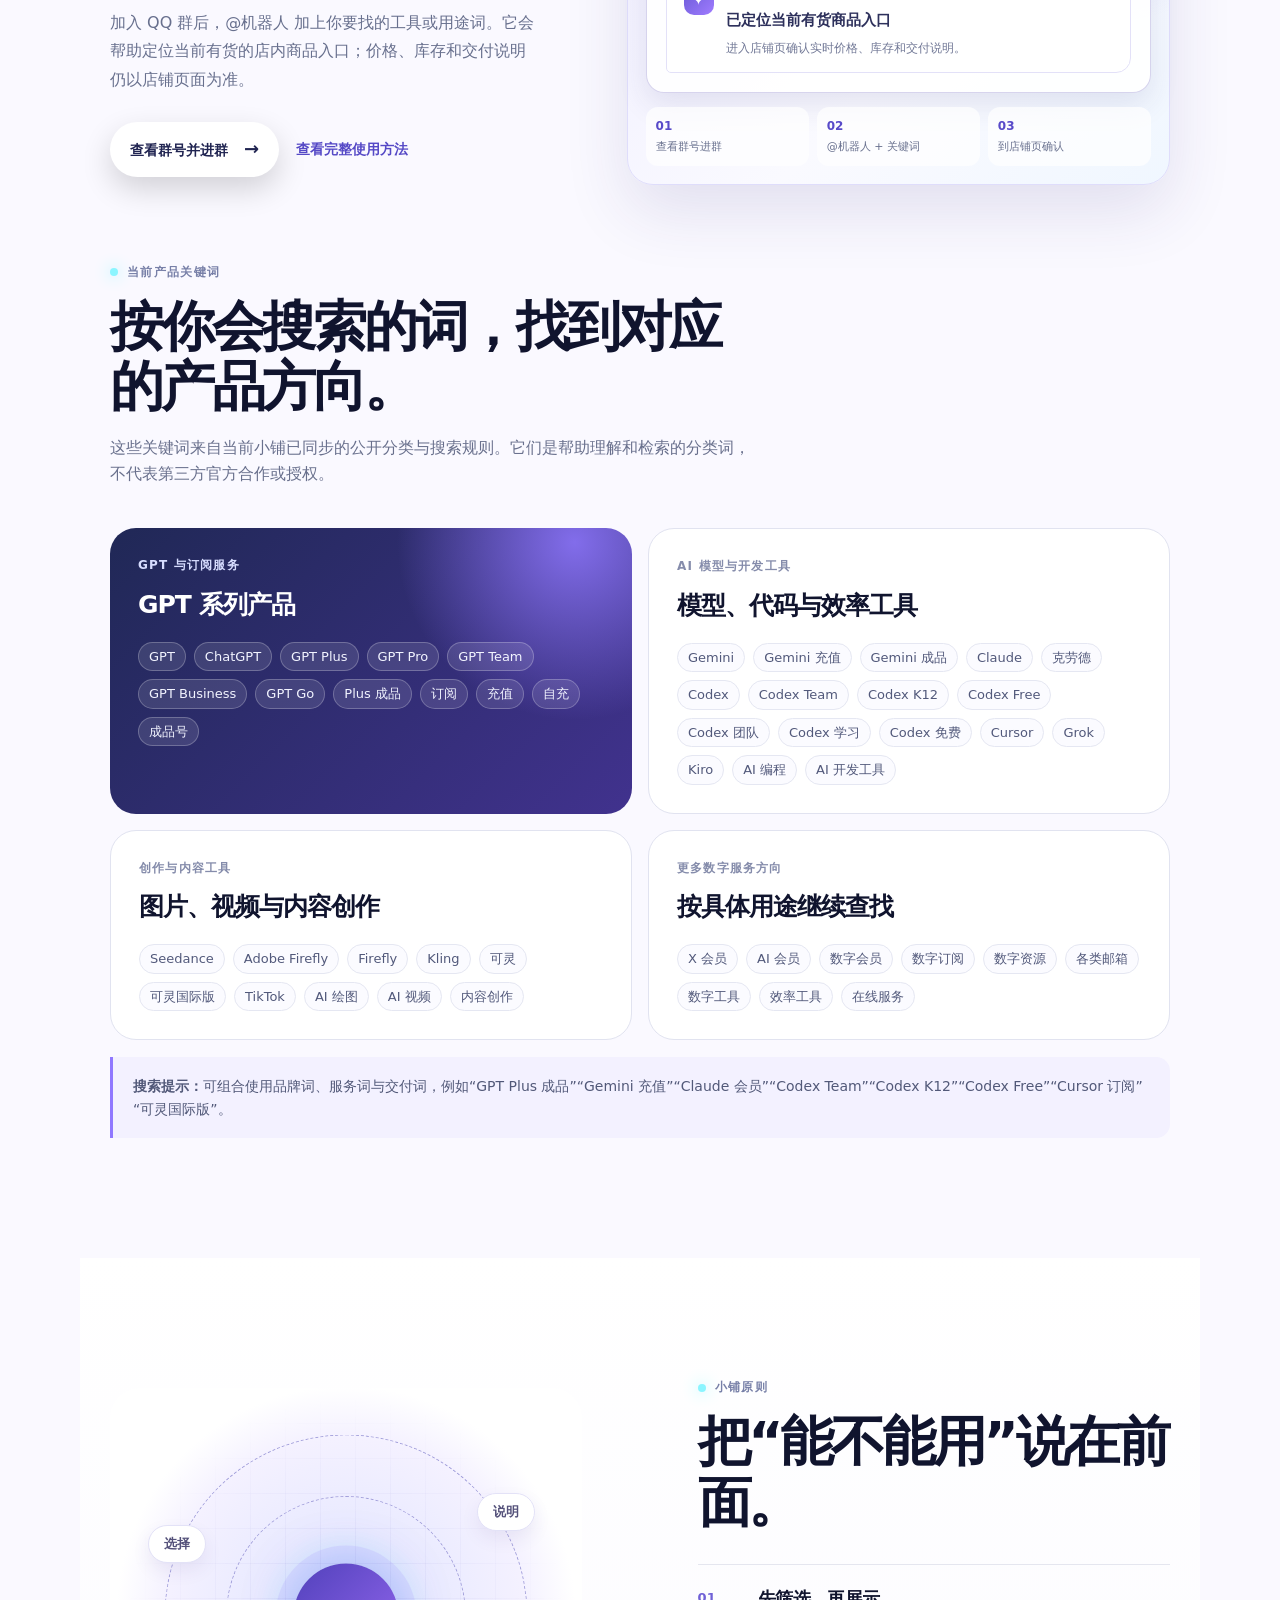
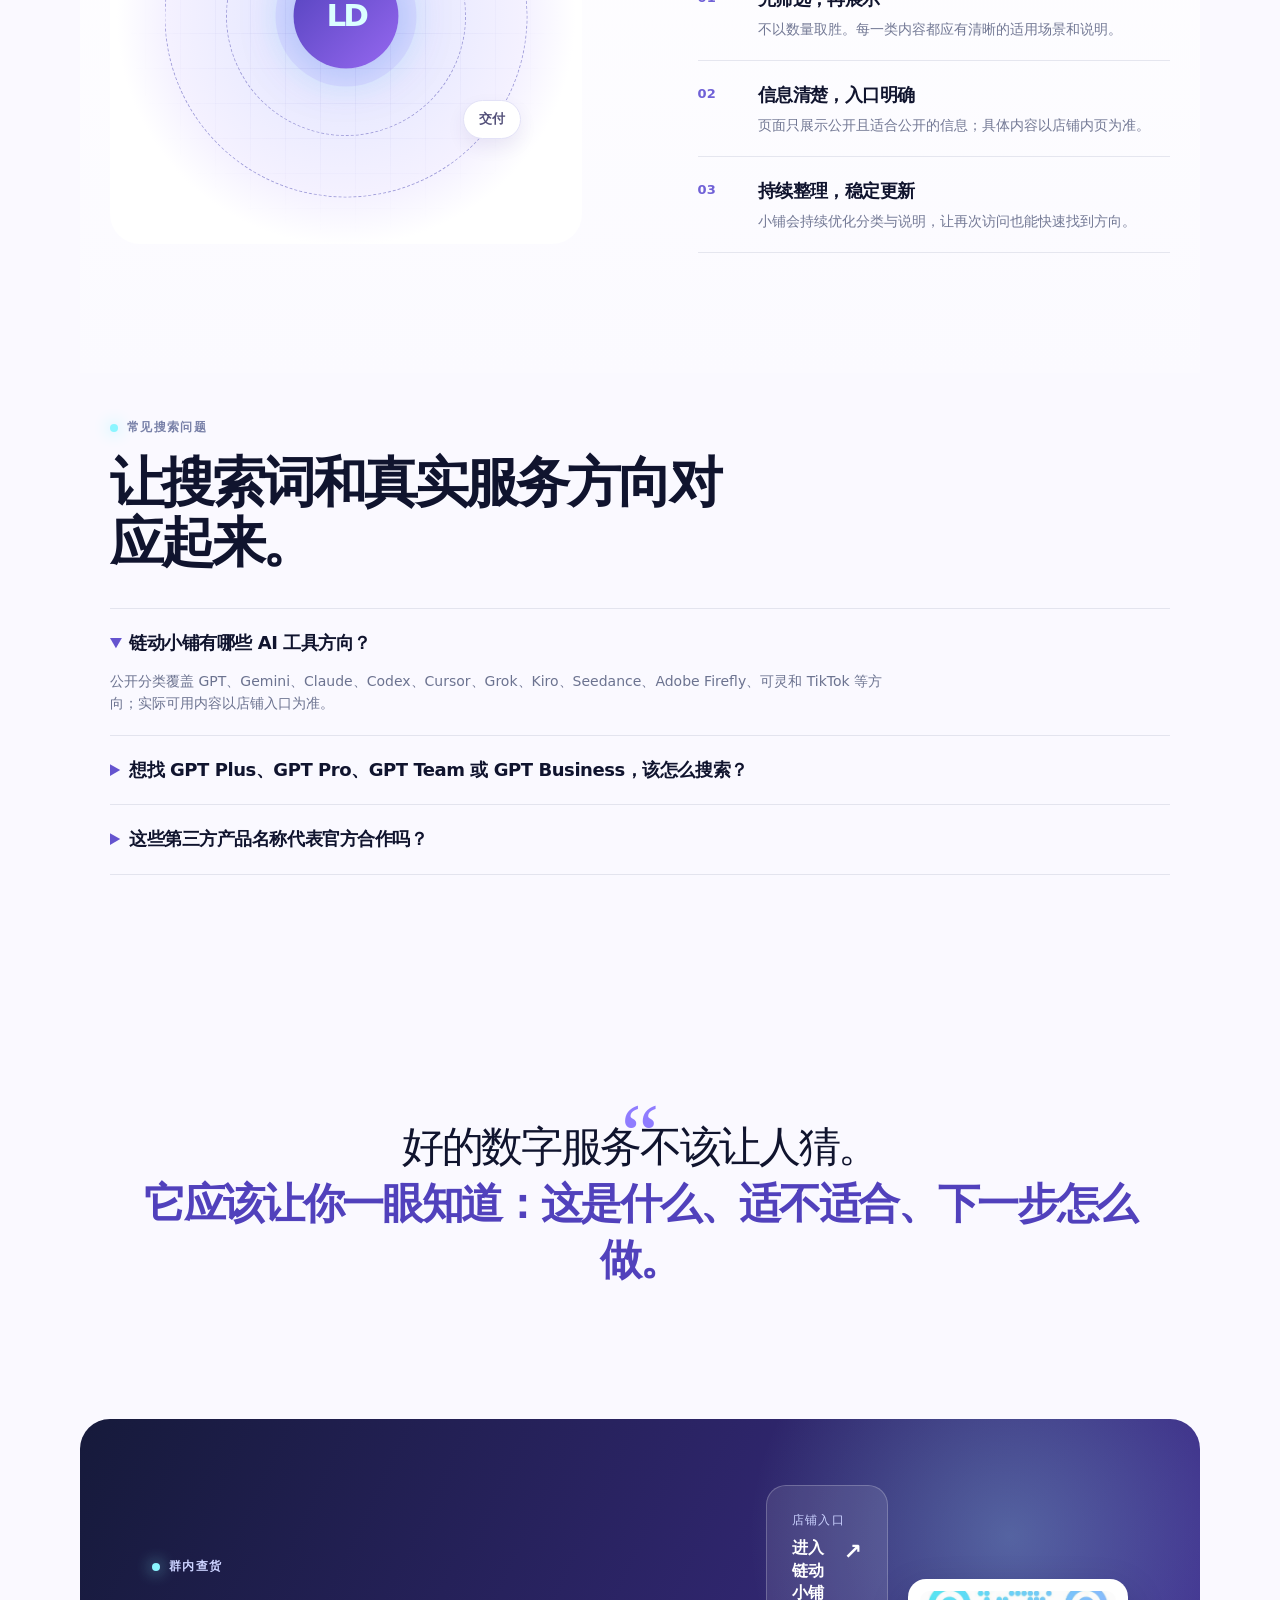
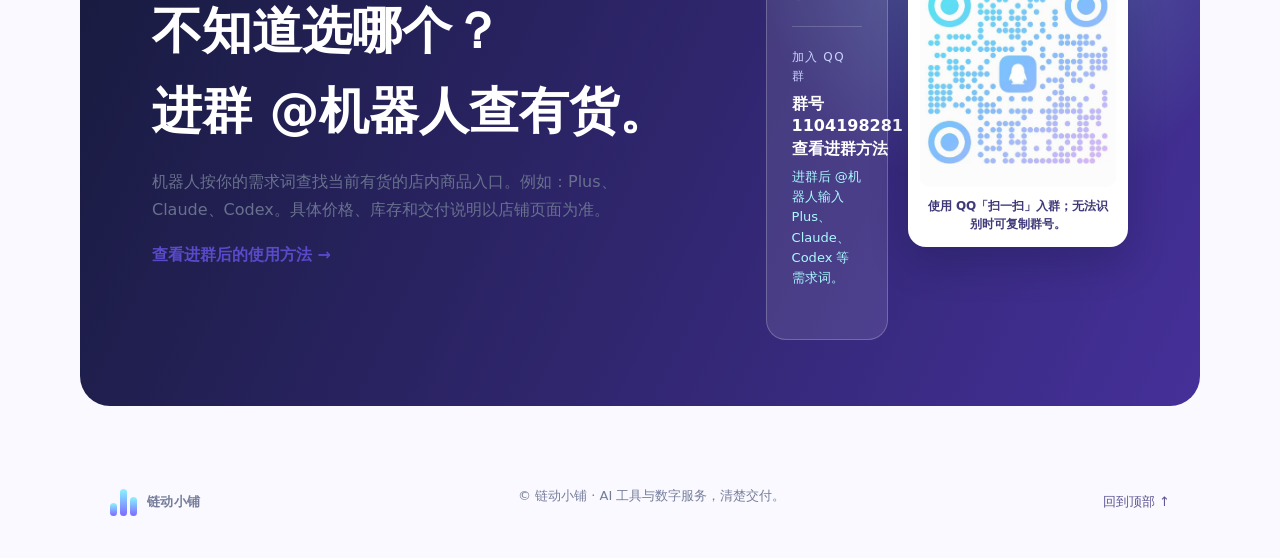
==== commit f67847b1: "优化首页引导：QQ群机器人查货与店铺入口 前置 QQ 群二维码与群号，增加 @机器人查货路径、直接进店入口和移动端固定按钮；更新引流样式。" ====
--- a/index.html
+++ b/index.html
@@ -56,8 +56,8 @@
           <h1>好用的数字服务，<em>清楚地交付。</em></h1>
           <p class="hero-intro">链动小铺公开整理 GPT、Gemini、Claude、Codex、Cursor、Grok、Kiro、Seedance、Firefly、可灵和 TikTok 等 AI 工具与数字服务方向。少一点信息噪音，多一点明确说明与安心使用。</p>
           <div class="hero-actions">
-            <a class="button button-primary" href="#catalog">查看产品关键词 <b>↓</b></a>
-            <a class="button button-quiet" href="qq-bot.html#join">加群 @机器人查有货</a>
+            <a class="button button-primary" href="qq-bot.html#join">进 QQ 群 @机器人查货 <b>→</b></a>
+            <a class="button button-quiet" href="https://pay.ldxp.cn/shop/xiaoen666817" rel="noopener noreferrer">直接进入公开店铺</a>
           </div>
           <ul class="hero-points" aria-label="小铺承诺">
             <li>说明清楚</li><li>分类好找</li><li>持续更新</li>
@@ -78,6 +78,21 @@
         </div>
       </section>
 
+      <section id="quick-entry" class="section quick-entry-section" aria-labelledby="quick-entry-title">
+        <div class="quick-entry-card">
+          <div class="quick-entry-copy">
+            <p class="eyebrow"><span></span> 来访者下一步</p>
+            <h2 id="quick-entry-title">想查当前有货？<br /><em>进群问机器人。</em></h2>
+            <p>加入 QQ 群后，@机器人加上需求词，例如 <b>GPT Plus</b>、<b>Claude</b> 或 <b>Codex</b>，先定位当前有货的店内商品入口，再到店铺确认价格和交付说明。</p>
+            <div class="quick-entry-actions"><a class="button button-primary" href="qq-bot.html#join">查看群号并进群 <b>→</b></a><a class="quick-entry-store" href="https://pay.ldxp.cn/shop/xiaoen666817" rel="noopener noreferrer">不加群，直接进店 ↗</a></div>
+          </div>
+          <figure class="quick-entry-qr">
+            <img src="qq-group-qr-1104198281.png" width="220" height="220" alt="加入链动小铺 QQ 群，群号 1104198281" loading="eager" />
+            <figcaption>QQ群号：<strong>1104198281</strong><br />用 QQ 扫一扫，或点击查看群号</figcaption>
+          </figure>
+        </div>
+      </section>
+
       <section id="services" class="section services">
         <div class="section-heading">
           <p class="eyebrow"><span></span> 服务方向</p>
@@ -211,11 +226,11 @@
         <div class="contact-card-with-qr">
           <div class="contact-card">
             <p>店铺入口</p>
-            <a id="store-link" class="contact-link" href="#" rel="noopener noreferrer">请在 script.js 中填写店铺链接 <span>↗</span></a>
+            <a id="store-link" class="contact-link" href="https://pay.ldxp.cn/shop/xiaoen666817" rel="noopener noreferrer">进入链动小铺 <span>↗</span></a>
             <hr />
             <p>加入 QQ 群</p>
-            <button id="contact-copy" class="copy-button" type="button" disabled>请在 script.js 中填写联系信息</button>
-            <small class="group-copy-hint">复制群号后进群，再 @机器人输入需求词。</small>
+            <a class="contact-link" href="qq-bot.html#join">群号 1104198281，查看进群方法 <span>→</span></a>
+            <small class="group-copy-hint">进群后 @机器人输入 Plus、Claude、Codex 等需求词。</small>
             <small id="copy-feedback" aria-live="polite"></small>
           </div>
           <figure class="group-qr-card">
@@ -231,6 +246,7 @@
       <p>© <span id="year"></span> 链动小铺 · AI 工具与数字服务，清楚交付。</p>
       <a href="#top">回到顶部 ↑</a>
     </footer>
+    <div class="mobile-quick-cta" aria-label="快速入口"><a href="qq-bot.html#join">进群查货</a><a href="https://pay.ldxp.cn/shop/xiaoen666817" rel="noopener noreferrer">直接进店</a></div>
     <script src="script.js"></script>
   </body>
 </html>
--- a/group-entry.css
+++ b/group-entry.css
@@ -29,6 +29,96 @@
   color: #69718e;
   font-size: 13px;
   line-height: 1.55;
+}
+
+.quick-entry-section {
+  padding-top: 30px;
+  padding-bottom: 45px;
+}
+
+.quick-entry-card {
+  display: grid;
+  grid-template-columns: minmax(0, 1fr) minmax(190px, 230px);
+  align-items: center;
+  gap: clamp(25px, 5vw, 60px);
+  padding: 30px clamp(25px, 5vw, 58px);
+  border: 1px solid #dedcff;
+  border-radius: 26px;
+  background: radial-gradient(circle at 87% 10%, rgba(139, 245, 255, .35), transparent 24%), linear-gradient(135deg, #f2f0ff, #fff 62%);
+  box-shadow: 0 20px 45px rgba(49, 43, 125, .08);
+}
+
+.quick-entry-copy h2 {
+  margin: 15px 0 14px;
+  color: #20254d;
+  font-size: clamp(30px, 4vw, 48px);
+  line-height: 1.08;
+  letter-spacing: -.06em;
+}
+
+.quick-entry-copy h2 em {
+  color: #5543c7;
+  font-style: normal;
+}
+
+.quick-entry-copy > p:not(.eyebrow) {
+  max-width: 620px;
+  margin: 0;
+  color: #68708e;
+  line-height: 1.8;
+}
+
+.quick-entry-actions {
+  display: flex;
+  align-items: center;
+  flex-wrap: wrap;
+  gap: 17px;
+  margin-top: 22px;
+}
+
+.quick-entry-actions .button {
+  text-decoration: none;
+}
+
+.quick-entry-store {
+  color: #5549c6;
+  font-size: 14px;
+  font-weight: 850;
+  text-decoration: none;
+}
+
+.quick-entry-qr {
+  width: min(220px, 100%);
+  margin: 0 auto;
+  padding: 10px;
+  border: 1px solid #dedcf7;
+  border-radius: 18px;
+  background: #fff;
+  box-shadow: 0 14px 30px rgba(44, 37, 118, .12);
+}
+
+.quick-entry-qr img {
+  display: block;
+  width: 100%;
+  height: auto;
+  border-radius: 9px;
+}
+
+.quick-entry-qr figcaption {
+  padding: 9px 2px 0;
+  color: #514b87;
+  font-size: 12px;
+  line-height: 1.5;
+  text-align: center;
+}
+
+.quick-entry-qr figcaption strong {
+  color: #3e329e;
+  letter-spacing: .05em;
+}
+
+.mobile-quick-cta {
+  display: none;
 }
 
 .bot-flow-section {
@@ -434,4 +524,51 @@
     flex-direction: column;
     gap: 6px;
   }
-}
+
+  .quick-entry-section {
+    padding-top: 18px;
+    padding-bottom: 30px;
+  }
+
+  .quick-entry-card {
+    grid-template-columns: 1fr;
+    gap: 25px;
+    padding: 25px 21px;
+  }
+
+  .quick-entry-qr {
+    width: min(210px, 100%);
+  }
+
+  .mobile-quick-cta {
+    position: fixed;
+    right: 12px;
+    bottom: 12px;
+    left: 12px;
+    z-index: 8;
+    display: grid;
+    grid-template-columns: 1fr 1fr;
+    gap: 8px;
+    padding: 7px;
+    border: 1px solid rgba(255, 255, 255, .7);
+    border-radius: 16px;
+    background: rgba(24, 27, 64, .92);
+    box-shadow: 0 10px 28px rgba(20, 22, 60, .24);
+    backdrop-filter: blur(12px);
+  }
+
+  .mobile-quick-cta a {
+    padding: 9px 6px;
+    border-radius: 11px;
+    color: #fff;
+    font-size: 13px;
+    font-weight: 800;
+    text-align: center;
+    text-decoration: none;
+  }
+
+  .mobile-quick-cta a:first-child {
+    color: #252050;
+    background: #fff;
+  }
+}
